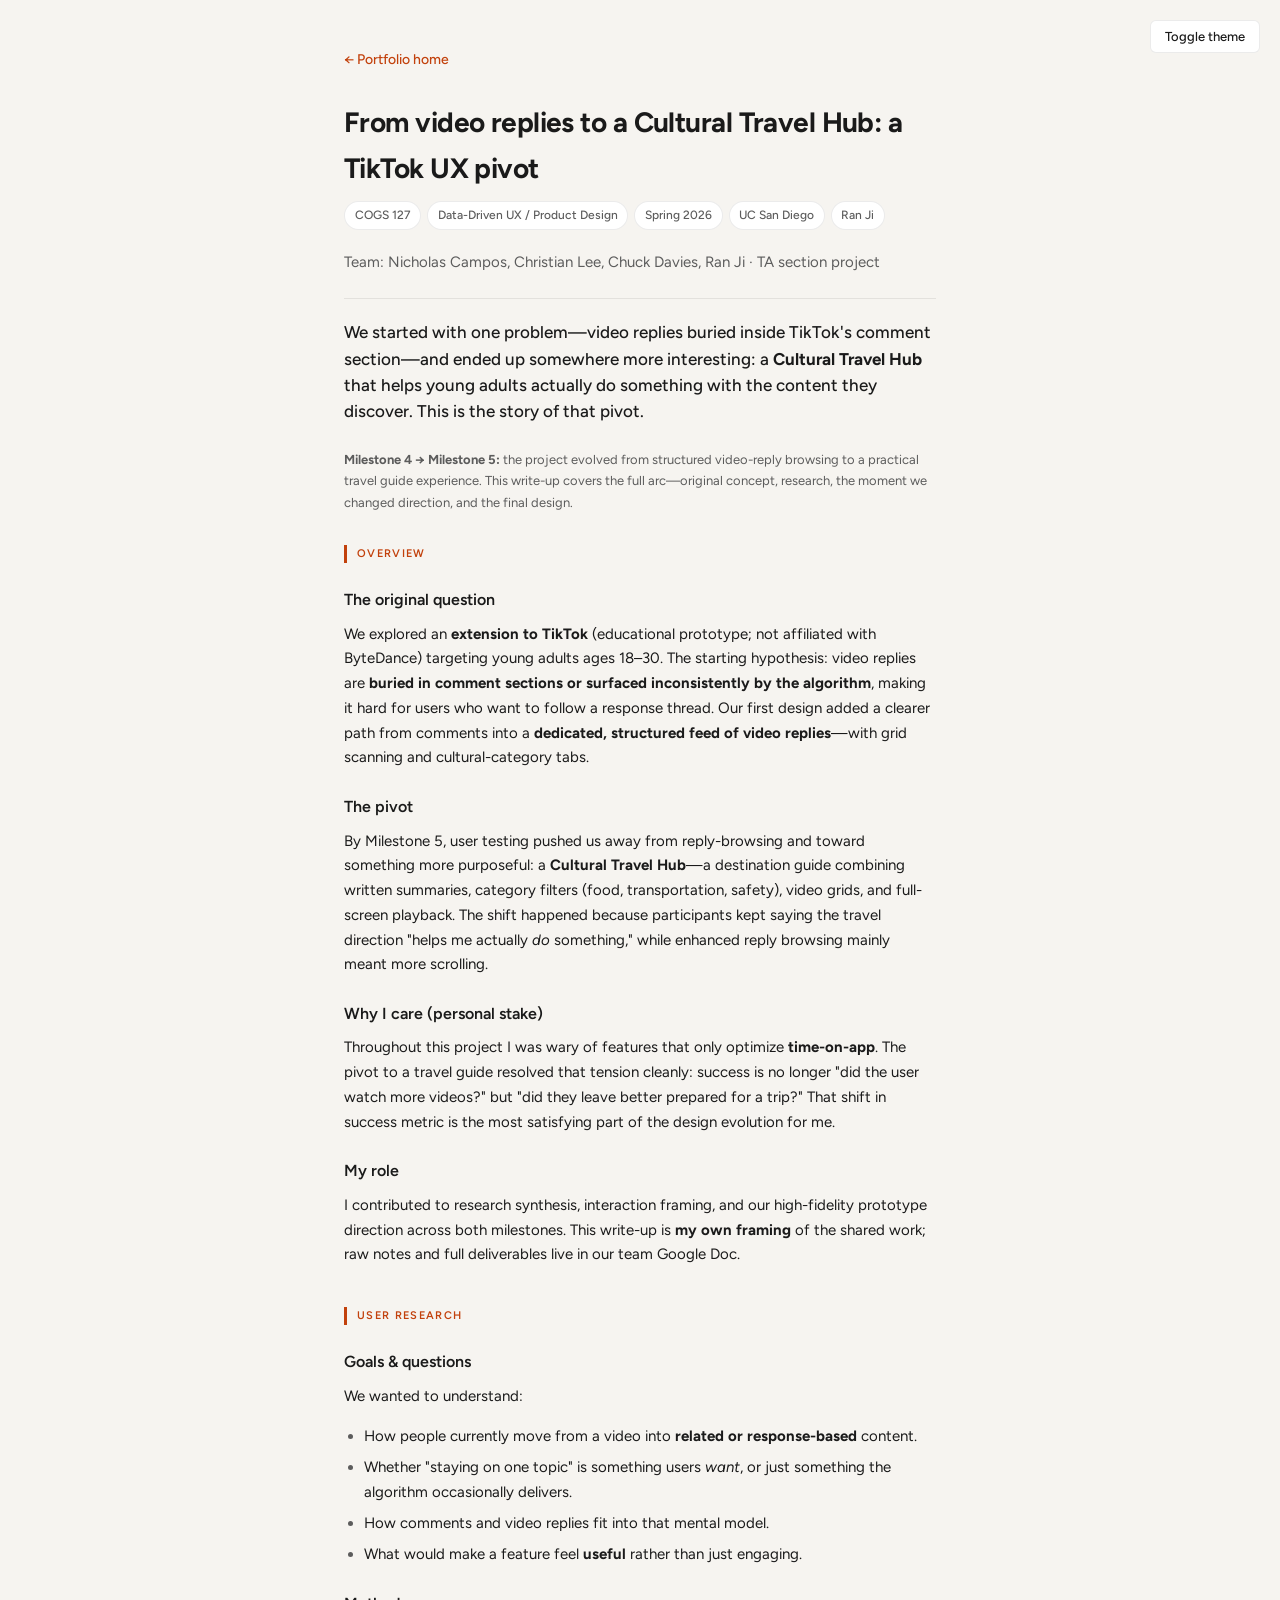
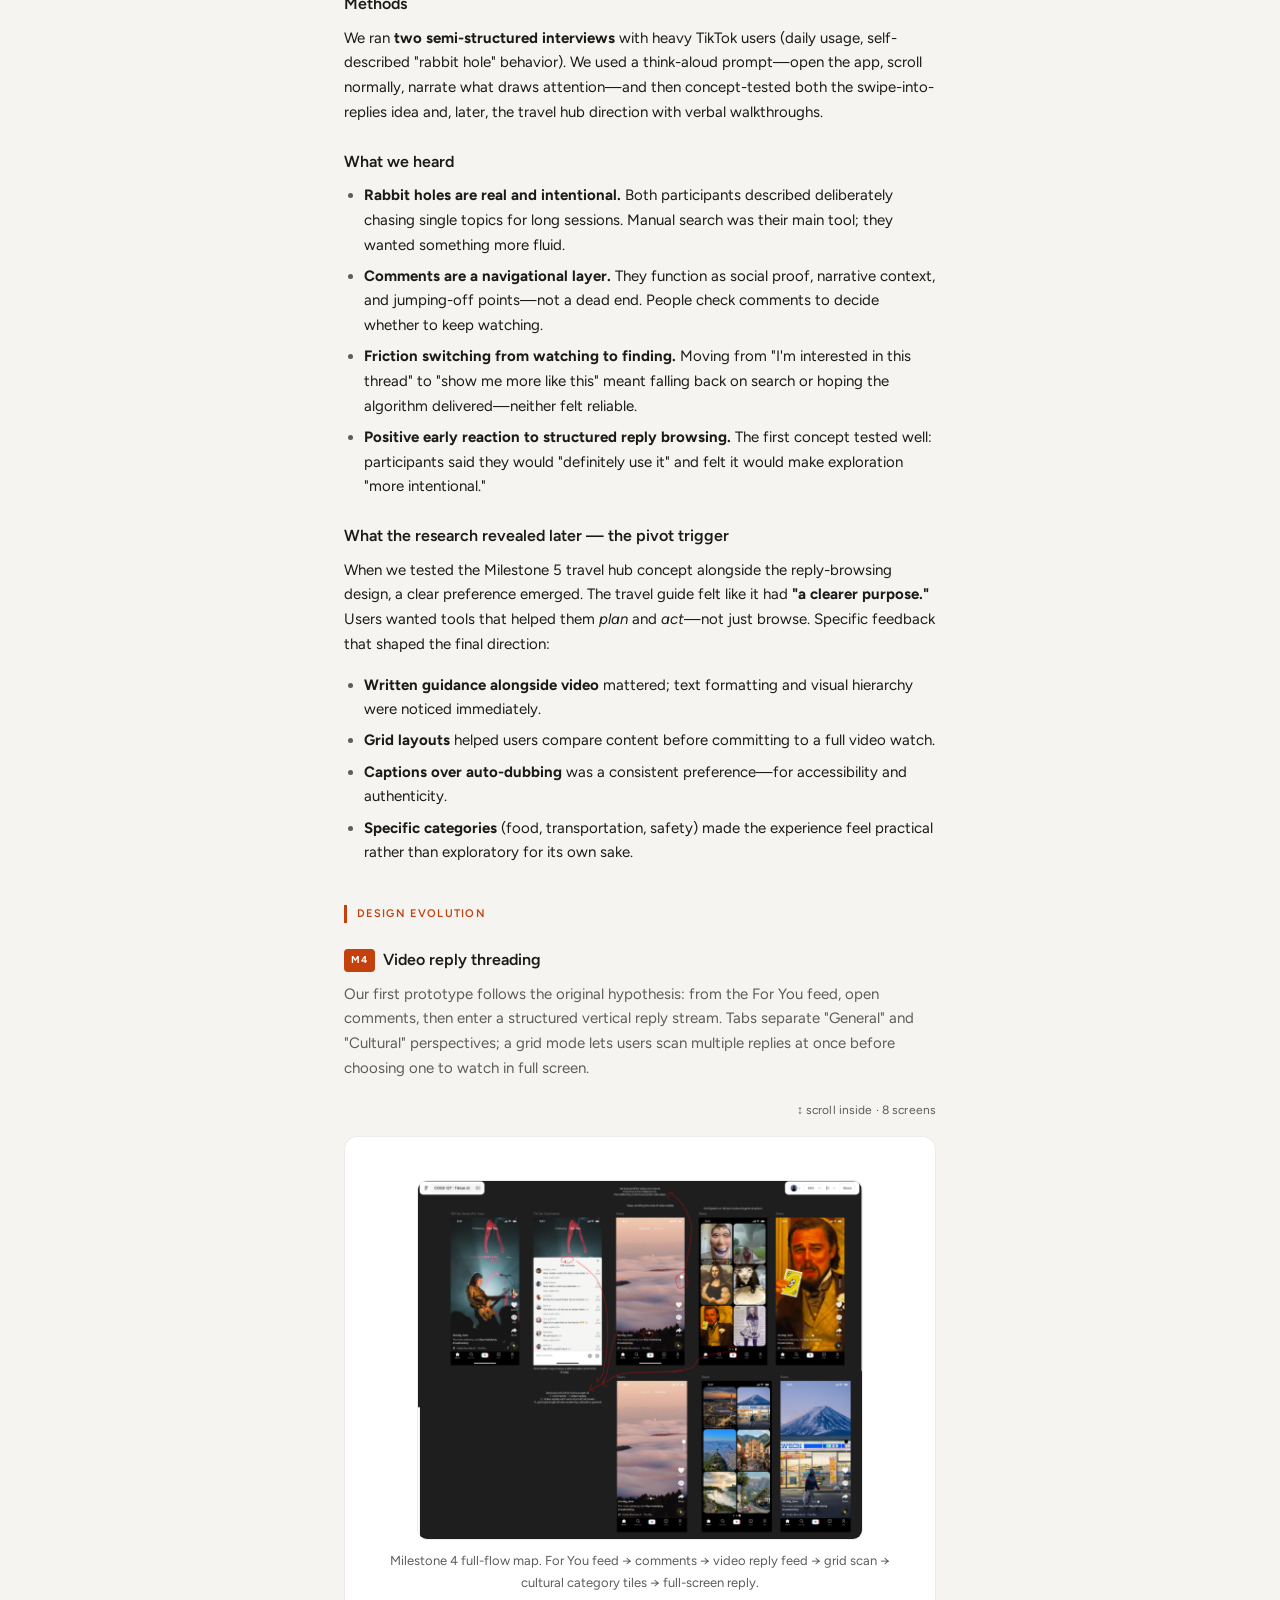
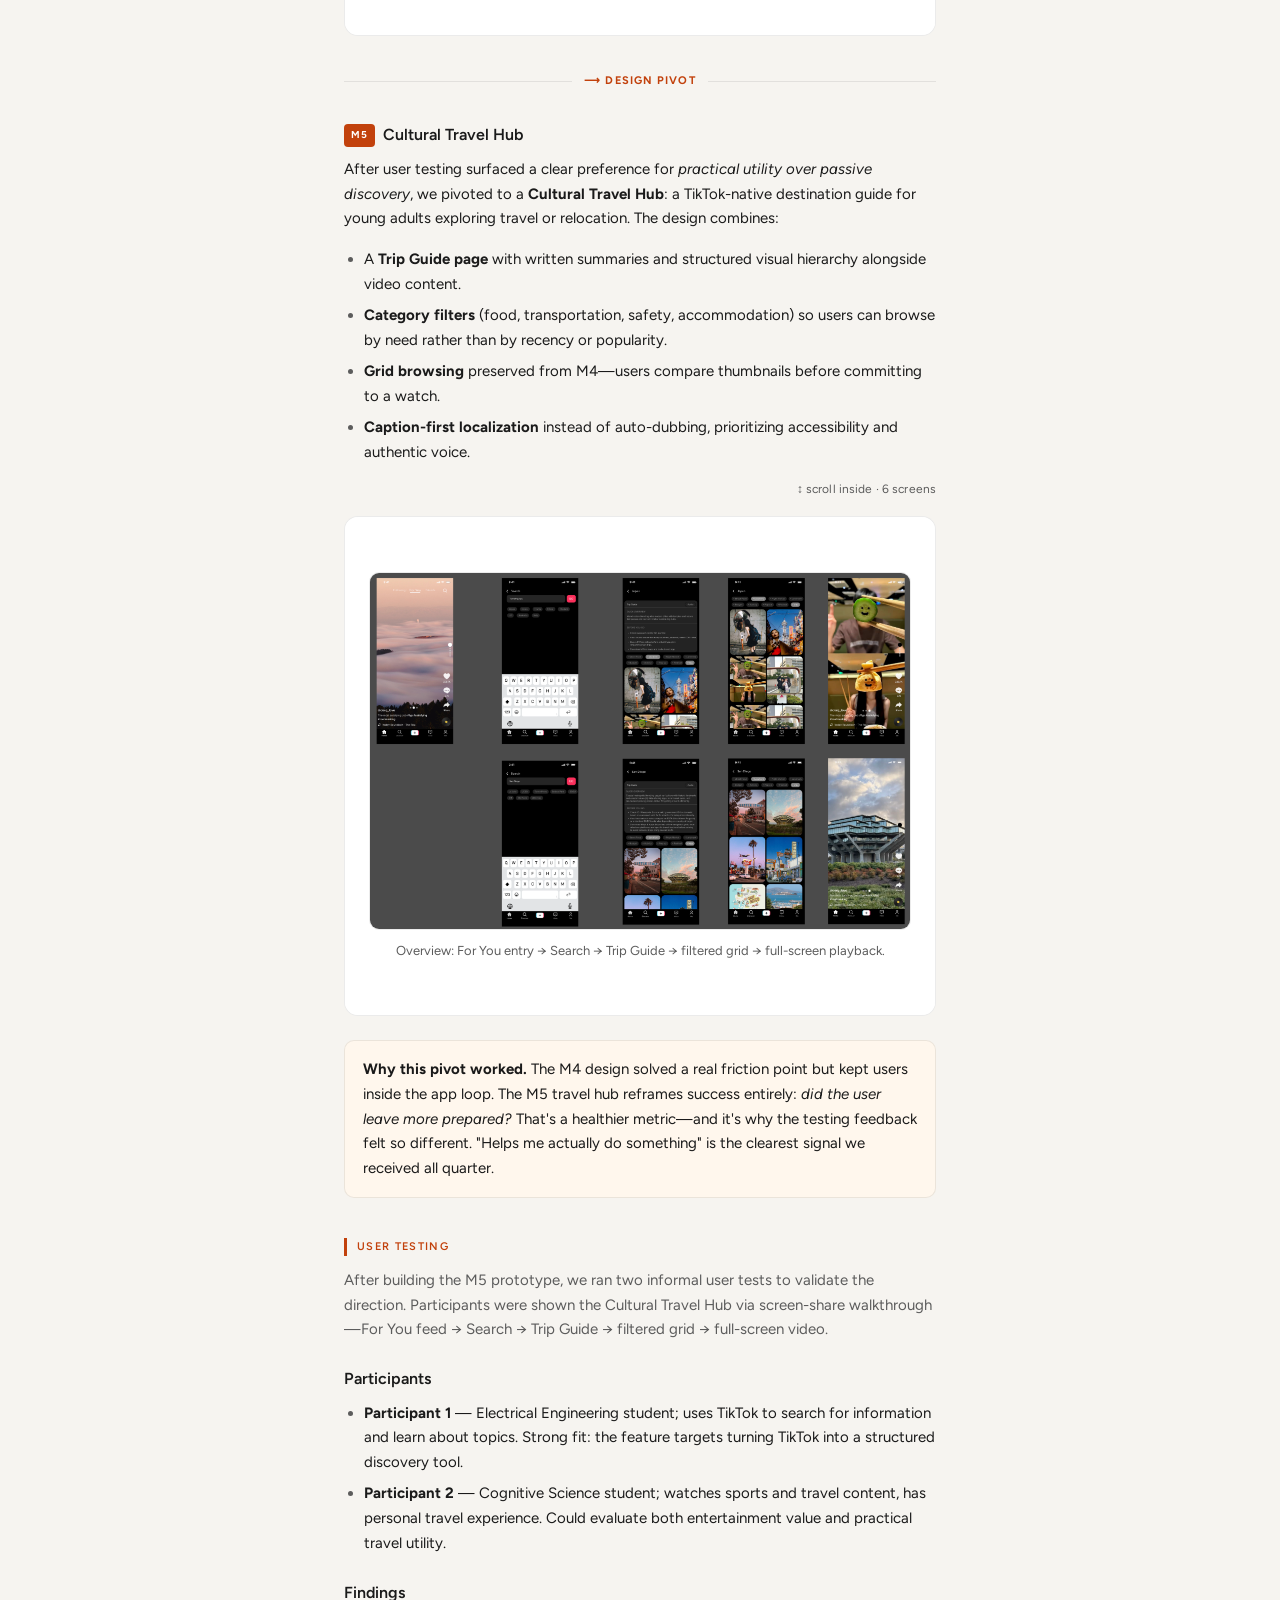
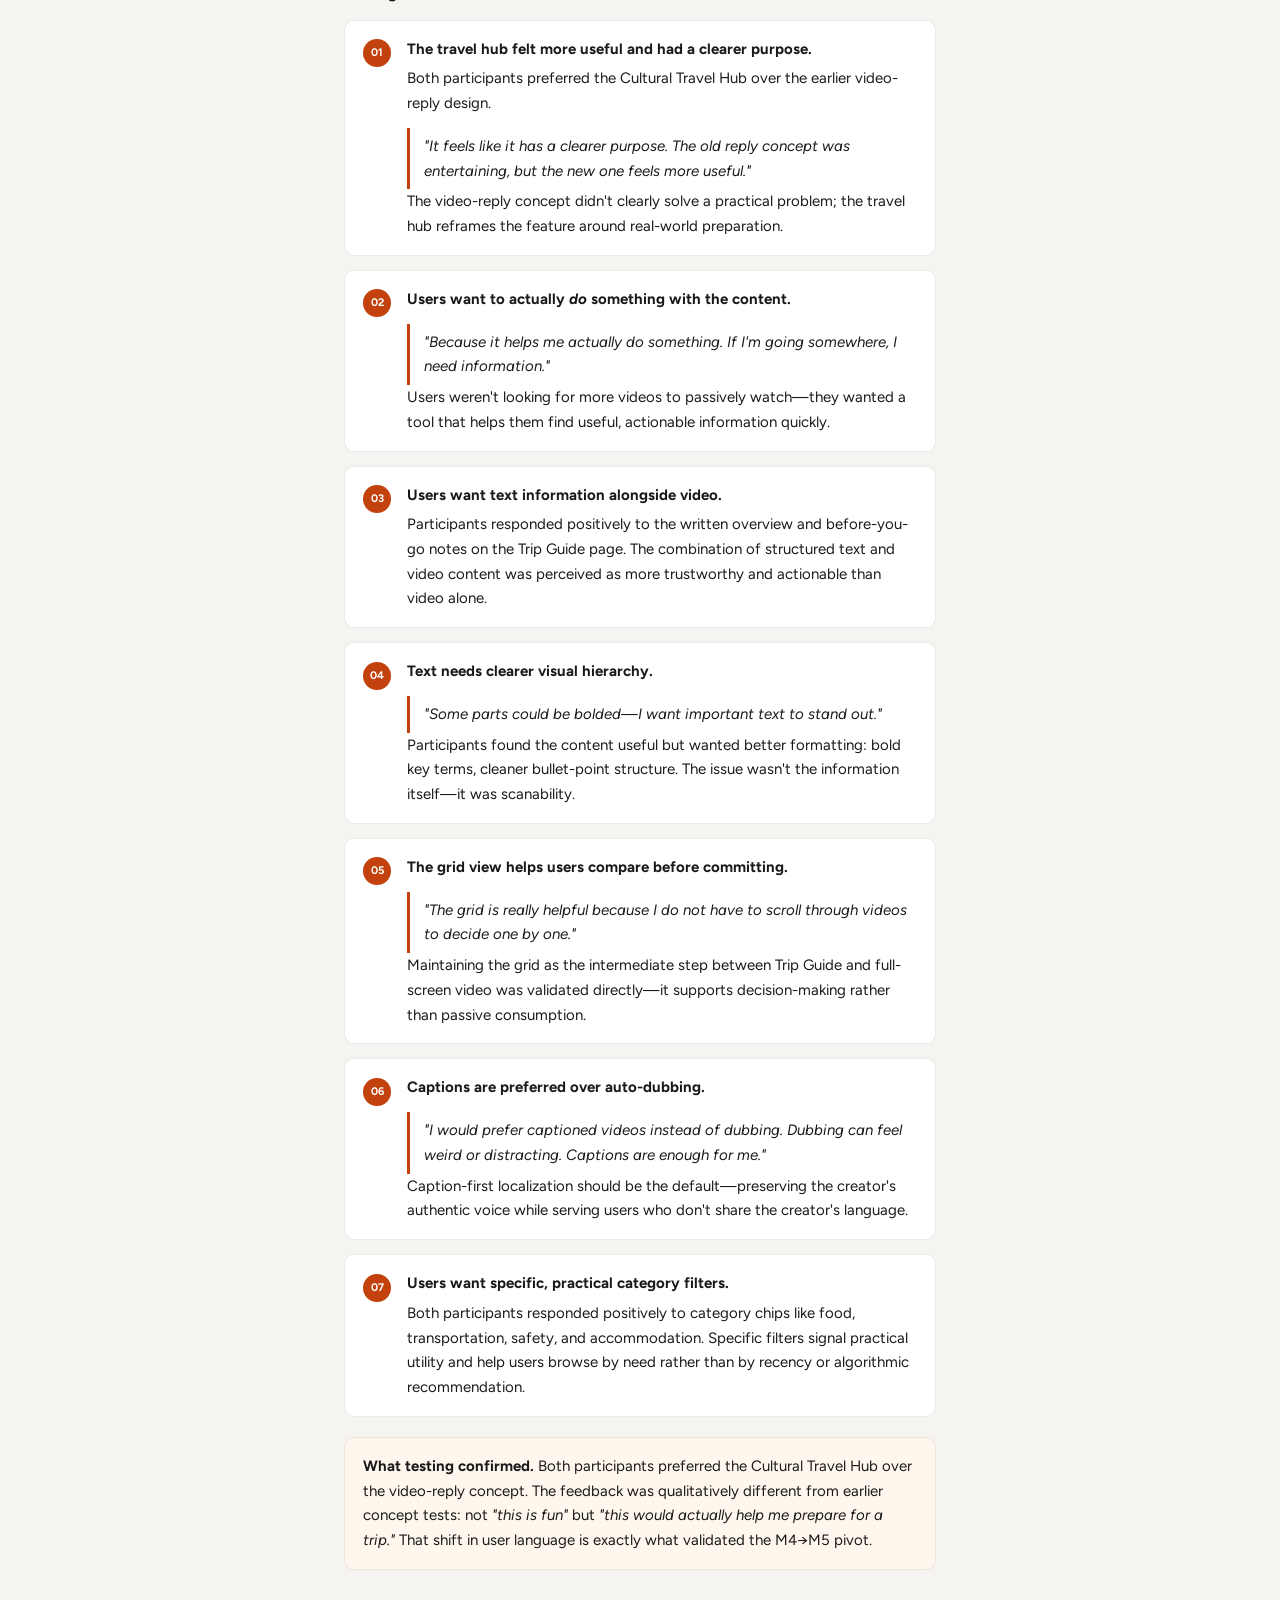
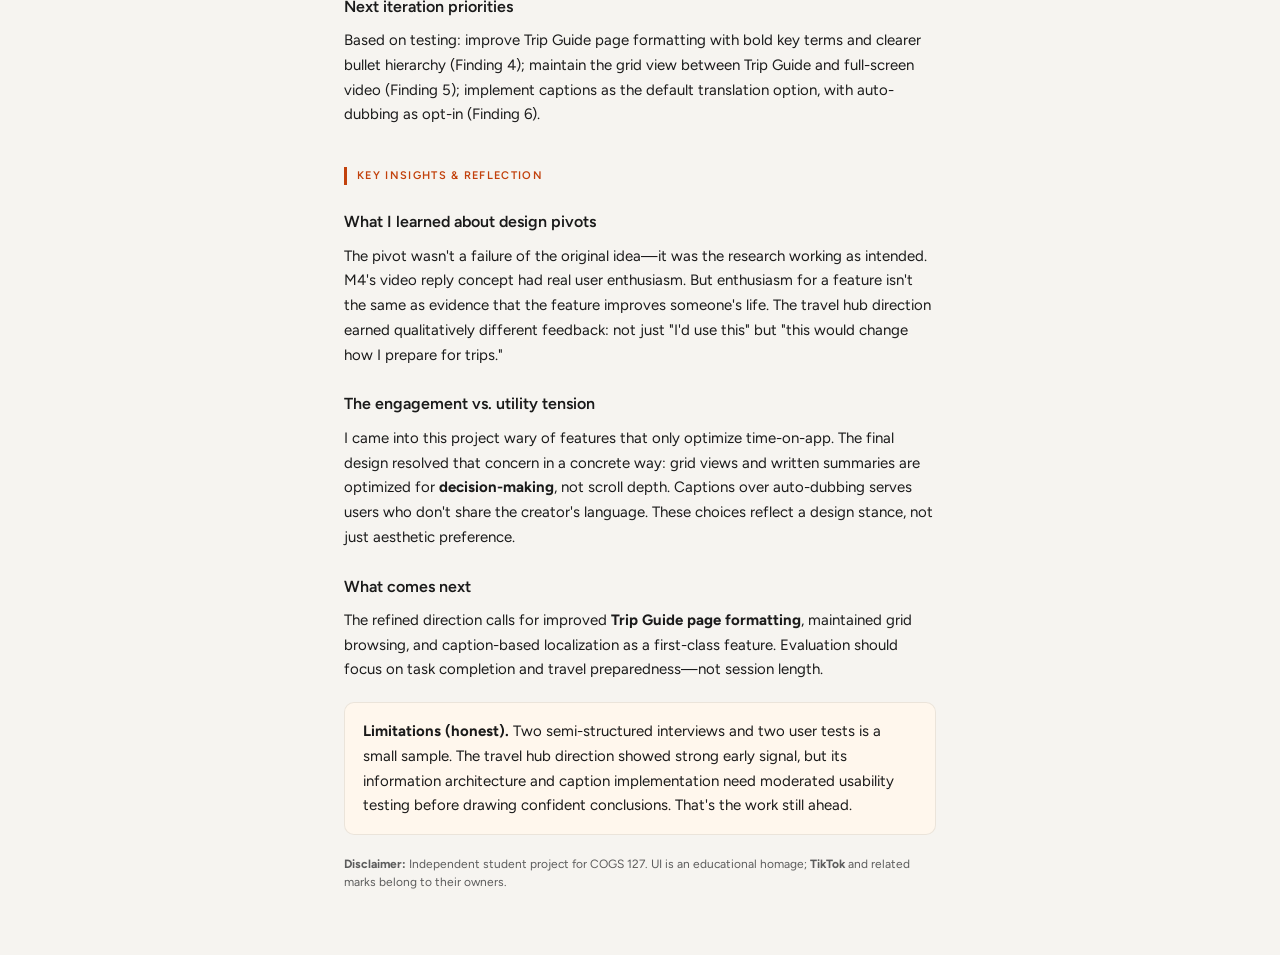
==== cogs127-case-study/index.html @ c2ff1871 "Archive cross-cultural case study, remove back-link Moved cogs127-case-study-cross-cultural/ to arch" ====
<!DOCTYPE html>
<html lang="en">
<head>
  <meta charset="UTF-8" />
  <meta name="viewport" content="width=device-width, initial-scale=1.0" />
  <title>COGS127 Case Study — Ran Ji</title>
  <link rel="preconnect" href="https://fonts.googleapis.com" />
  <link rel="preconnect" href="https://fonts.gstatic.com" crossorigin />
  <link href="https://fonts.googleapis.com/css2?family=Figtree:wght@400;500;600;700&display=swap" rel="stylesheet" />
  <style>
    :root {
      --bg: #f6f4f0;
      --text: #1a1a1a;
      --text-muted: #5c5c5c;
      --accent: #c2410c;
      --accent-hover: #9a3309;
      --border: rgba(0, 0, 0, 0.08);
      --block-bg: #fff;
      --callout: #fff7ed;
    }
    [data-theme="dark"] {
      --bg: #0f0f0f;
      --text: #f0f0ee;
      --text-muted: #9a9a98;
      --accent: #f97316;
      --accent-hover: #ea580c;
      --border: rgba(255, 255, 255, 0.1);
      --block-bg: #181818;
      --callout: #1c1410;
    }
    * { box-sizing: border-box; }
    body {
      font-family: 'Figtree', -apple-system, BlinkMacSystemFont, sans-serif;
      background: var(--bg);
      color: var(--text);
      margin: 0;
      min-height: 100vh;
      line-height: 1.65;
      -webkit-font-smoothing: antialiased;
    }
    .container {
      max-width: 640px;
      margin: 0 auto;
      padding: 3rem 1.5rem 4rem;
    }
    .back {
      font-size: 0.875rem;
      margin-bottom: 0.35rem;
    }
    .back-row { margin-bottom: 1.75rem; }
    h1 {
      font-size: 1.75rem;
      font-weight: 700;
      margin: 0 0 0.5rem 0;
      letter-spacing: -0.02em;
    }
    .subtitle {
      font-size: 0.9375rem;
      color: var(--text-muted);
      margin: 0 0 1.25rem 0;
      padding-bottom: 1.5rem;
      border-bottom: 1px solid var(--border);
    }
    .lead {
      font-size: 1.0625rem;
      font-weight: 500;
      line-height: 1.55;
      margin: 0 0 1.5rem 0;
      color: var(--text);
    }
    .meta {
      font-size: 0.8125rem;
      color: var(--text-muted);
      margin: 0 0 2rem 0;
    }
    h2 {
      font-size: 0.6875rem;
      font-weight: 600;
      letter-spacing: 0.12em;
      text-transform: uppercase;
      color: var(--accent);
      margin: 2.5rem 0 0.75rem 0;
      border-left: 3px solid var(--accent);
      padding-left: 0.625rem;
    }
    h2:first-of-type { margin-top: 0; }
    h3 {
      font-size: 1rem;
      font-weight: 600;
      margin: 1.5rem 0 0.5rem 0;
      color: var(--text);
    }
    p {
      margin: 0 0 1rem 0;
      font-size: 0.9375rem;
      color: var(--text);
    }
    ul {
      margin: 0 0 1rem 0;
      padding-left: 1.25rem;
      font-size: 0.9375rem;
    }
    li { margin-bottom: 0.4rem; }
    li::marker { color: var(--text-muted); }
    a {
      color: var(--accent);
      text-decoration: none;
      font-weight: 500;
    }
    a:hover { color: var(--accent-hover); }
    .callout {
      background: var(--callout);
      border: 1px solid var(--border);
      border-radius: 10px;
      padding: 1rem 1.125rem;
      margin: 1.25rem 0;
      font-size: 0.9375rem;
    }
    .callout strong { color: var(--text); }
    figure {
      margin: 1.5rem 0;
      padding: 0;
    }
    .figure-slot {
      border: 1px dashed var(--border);
      border-radius: 10px;
      padding: 1.25rem;
      background: var(--block-bg);
      text-align: center;
      font-size: 0.875rem;
      color: var(--text-muted);
      line-height: 1.5;
    }
    .figure-slot code {
      font-size: 0.8125rem;
      background: var(--bg);
      padding: 0.1rem 0.35rem;
      border-radius: 4px;
    }
    figcaption {
      font-size: 0.8125rem;
      color: var(--text-muted);
      margin-top: 0.5rem;
    }
    .flow-img {
      display: block;
      width: 100%;
      max-width: 320px;
      margin: 0 auto;
      border-radius: 12px;
      border: 1px solid var(--border);
    }
    .flow-board {
      display: block;
      width: 100%;
      height: auto;
      margin: 0 auto;
      border-radius: 10px;
      border: 1px solid var(--border);
      background: var(--block-bg);
    }
    .screen-shot {
      display: block;
      width: 100%;
      max-width: 300px;
      margin: 0 auto;
      border-radius: 12px;
      border: 1px solid var(--border);
    }
    .proto-intro {
      font-size: 0.9375rem;
      color: var(--text-muted);
      margin: 0 0 1.25rem 0;
    }
    /* ── scrollable prototype gallery ── */
    .proto-scroll {
      height: 500px;
      overflow-y: scroll;
      scroll-snap-type: y mandatory;
      border: 1px solid var(--border);
      border-radius: 14px;
      background: var(--block-bg);
      margin: 1rem 0 1.5rem;
      scrollbar-width: thin;
      scrollbar-color: var(--border) transparent;
    }
    .proto-scroll::-webkit-scrollbar { width: 4px; }
    .proto-scroll::-webkit-scrollbar-track { background: transparent; }
    .proto-scroll::-webkit-scrollbar-thumb {
      background: var(--border);
      border-radius: 4px;
    }
    .proto-scroll figure {
      height: 500px;
      margin: 0;
      padding: 1.25rem 1.5rem;
      display: flex;
      flex-direction: column;
      align-items: center;
      justify-content: center;
      scroll-snap-align: start;
      box-sizing: border-box;
      border-bottom: 1px solid var(--border);
    }
    .proto-scroll figure:last-child { border-bottom: none; }
    .proto-scroll figure img {
      max-height: 360px;
      max-width: 100%;
      width: auto;
      height: auto;
      object-fit: contain;
      border-radius: 10px;
      border: 1px solid var(--border);
      margin: 0;
    }
    .proto-scroll figcaption {
      margin-top: 0.625rem;
      text-align: center;
      font-size: 0.8125rem;
      color: var(--text-muted);
    }
    .scroll-hint {
      font-size: 0.75rem;
      color: var(--text-muted);
      text-align: right;
      margin: 0 0 0.25rem;
      letter-spacing: 0.01em;
    }
    /* ── hero tag pills ── */
    .tag-pills {
      display: flex;
      flex-wrap: wrap;
      gap: 0.375rem;
      margin: 0.625rem 0 1.25rem;
    }
    .tag-pill {
      display: inline-block;
      background: var(--block-bg);
      border: 1px solid var(--border);
      color: var(--text-muted);
      font-size: 0.75rem;
      font-weight: 500;
      padding: 0.2rem 0.6rem;
      border-radius: 99px;
    }
    /* ── milestone badge ── */
    .milestone-badge {
      display: inline-flex;
      align-items: center;
      background: var(--accent);
      color: #fff;
      font-size: 0.625rem;
      font-weight: 700;
      letter-spacing: 0.07em;
      padding: 0.2rem 0.45rem;
      border-radius: 4px;
      margin-right: 0.5rem;
      vertical-align: middle;
      text-transform: uppercase;
      position: relative;
      top: -1px;
    }
    /* ── pivot divider ── */
    .pivot-divider {
      display: flex;
      align-items: center;
      gap: 0.75rem;
      margin: 2.25rem 0 2rem;
      font-size: 0.6875rem;
      font-weight: 700;
      letter-spacing: 0.1em;
      text-transform: uppercase;
    }
    .pivot-divider::before,
    .pivot-divider::after {
      content: '';
      flex: 1;
      height: 1px;
      background: var(--border);
    }
    .pivot-divider span {
      color: var(--accent);
      white-space: nowrap;
    }
    /* ── user quote blockquote ── */
    blockquote {
      border-left: 3px solid var(--accent);
      margin: 0.75rem 0 0;
      padding: 0.375rem 0 0.375rem 0.875rem;
      font-style: italic;
      font-size: 0.9375rem;
      color: var(--text);
    }
    /* ── finding cards ── */
    .finding {
      display: flex;
      gap: 1rem;
      margin: 0.875rem 0;
      padding: 1rem 1.125rem;
      background: var(--block-bg);
      border: 1px solid var(--border);
      border-radius: 10px;
    }
    .finding-num {
      flex-shrink: 0;
      width: 1.75rem;
      height: 1.75rem;
      background: var(--accent);
      color: #fff;
      font-size: 0.6875rem;
      font-weight: 700;
      display: flex;
      align-items: center;
      justify-content: center;
      border-radius: 50%;
      margin-top: 0.15rem;
    }
    .finding-body {
      flex: 1;
      min-width: 0;
      font-size: 0.9375rem;
    }
    .finding-body strong {
      display: block;
      margin-bottom: 0.3rem;
    }
    .legal-note {
      font-size: 0.75rem;
      color: var(--text-muted);
      line-height: 1.5;
      margin: 1rem 0 0 0;
    }
    .section-note {
      font-size: 0.875rem;
      color: var(--text-muted);
      margin: 2rem 0 0 0;
      padding-top: 1.5rem;
      border-top: 1px solid var(--border);
    }
    .theme-toggle {
      position: fixed;
      top: 1.25rem;
      right: 1.25rem;
      z-index: 1000;
    }
    button {
      background: var(--block-bg);
      border: 1px solid var(--border);
      color: var(--text);
      padding: 0.5rem 0.875rem;
      border-radius: 6px;
      cursor: pointer;
      font-size: 0.8125rem;
      font-weight: 500;
      font-family: inherit;
    }
    button:hover {
      background: var(--accent);
      border-color: var(--accent);
      color: #fff;
    }
    @media (max-width: 768px) {
      .container { padding: 2rem 1.25rem 3rem; }
      .theme-toggle { position: relative; top: auto; right: auto; margin-bottom: 1rem; }
    }
  </style>
</head>
<body>
  <div class="theme-toggle">
    <button type="button" onclick="toggleTheme()">Toggle theme</button>
  </div>

  <div class="container">
    <div class="back-row">
      <p class="back"><a href="../">← Portfolio home</a></p>
    </div>

    <h1>From video replies to a Cultural Travel Hub: a TikTok UX pivot</h1>
    <div class="tag-pills">
      <span class="tag-pill">COGS 127</span>
      <span class="tag-pill">Data-Driven UX / Product Design</span>
      <span class="tag-pill">Spring 2026</span>
      <span class="tag-pill">UC San Diego</span>
      <span class="tag-pill">Ran Ji</span>
    </div>
    <p class="subtitle">
      Team: Nicholas Campos, Christian Lee, Chuck Davies, Ran Ji · TA section project
    </p>

    <p class="lead">
      We started with one problem—video replies buried inside TikTok's comment section—and ended up somewhere more interesting: a <strong>Cultural Travel Hub</strong> that helps young adults actually do something with the content they discover. This is the story of that pivot.
    </p>
    <p class="meta">
      <strong>Milestone 4 → Milestone 5:</strong> the project evolved from structured video-reply browsing to a practical travel guide experience. This write-up covers the full arc—original concept, research, the moment we changed direction, and the final design.
    </p>

    <h2>Overview</h2>

    <h3>The original question</h3>
    <p>
      We explored an <strong>extension to TikTok</strong> (educational prototype; not affiliated with ByteDance) targeting young adults ages 18–30. The starting hypothesis: video replies are <strong>buried in comment sections or surfaced inconsistently by the algorithm</strong>, making it hard for users who want to follow a response thread. Our first design added a clearer path from comments into a <strong>dedicated, structured feed of video replies</strong>—with grid scanning and cultural-category tabs.
    </p>

    <h3>The pivot</h3>
    <p>
      By Milestone 5, user testing pushed us away from reply-browsing and toward something more purposeful: a <strong>Cultural Travel Hub</strong>—a destination guide combining written summaries, category filters (food, transportation, safety), video grids, and full-screen playback. The shift happened because participants kept saying the travel direction "helps me actually <em>do</em> something," while enhanced reply browsing mainly meant more scrolling.
    </p>

    <h3>Why I care (personal stake)</h3>
    <p>
      Throughout this project I was wary of features that only optimize <strong>time-on-app</strong>. The pivot to a travel guide resolved that tension cleanly: success is no longer "did the user watch more videos?" but "did they leave better prepared for a trip?" That shift in success metric is the most satisfying part of the design evolution for me.
    </p>

    <h3>My role</h3>
    <p>
      I contributed to research synthesis, interaction framing, and our high-fidelity prototype direction across both milestones. This write-up is <strong>my own framing</strong> of the shared work; raw notes and full deliverables live in our team Google Doc.
    </p>

    <h2>User research</h2>

    <h3>Goals &amp; questions</h3>
    <p>We wanted to understand:</p>
    <ul>
      <li>How people currently move from a video into <strong>related or response-based</strong> content.</li>
      <li>Whether "staying on one topic" is something users <em>want</em>, or just something the algorithm occasionally delivers.</li>
      <li>How comments and video replies fit into that mental model.</li>
      <li>What would make a feature feel <strong>useful</strong> rather than just engaging.</li>
    </ul>

    <h3>Methods</h3>
    <p>
      We ran <strong>two semi-structured interviews</strong> with heavy TikTok users (daily usage, self-described "rabbit hole" behavior). We used a think-aloud prompt—open the app, scroll normally, narrate what draws attention—and then concept-tested both the swipe-into-replies idea and, later, the travel hub direction with verbal walkthroughs.
    </p>

    <h3>What we heard</h3>
    <ul>
      <li><strong>Rabbit holes are real and intentional.</strong> Both participants described deliberately chasing single topics for long sessions. Manual search was their main tool; they wanted something more fluid.</li>
      <li><strong>Comments are a navigational layer.</strong> They function as social proof, narrative context, and jumping-off points—not a dead end. People check comments to decide whether to keep watching.</li>
      <li><strong>Friction switching from watching to finding.</strong> Moving from "I'm interested in this thread" to "show me more like this" meant falling back on search or hoping the algorithm delivered—neither felt reliable.</li>
      <li><strong>Positive early reaction to structured reply browsing.</strong> The first concept tested well: participants said they would "definitely use it" and felt it would make exploration "more intentional."</li>
    </ul>

    <h3>What the research revealed later — the pivot trigger</h3>
    <p>
      When we tested the Milestone 5 travel hub concept alongside the reply-browsing design, a clear preference emerged. The travel guide felt like it had <strong>"a clearer purpose."</strong> Users wanted tools that helped them <em>plan</em> and <em>act</em>—not just browse. Specific feedback that shaped the final direction:
    </p>
    <ul>
      <li><strong>Written guidance alongside video</strong> mattered; text formatting and visual hierarchy were noticed immediately.</li>
      <li><strong>Grid layouts</strong> helped users compare content before committing to a full video watch.</li>
      <li><strong>Captions over auto-dubbing</strong> was a consistent preference—for accessibility and authenticity.</li>
      <li><strong>Specific categories</strong> (food, transportation, safety) made the experience feel practical rather than exploratory for its own sake.</li>
    </ul>

    <h2>Design evolution</h2>

    <h3><span class="milestone-badge">M4</span>Video reply threading</h3>
    <p class="proto-intro">
      Our first prototype follows the original hypothesis: from the For You feed, open comments, then enter a structured vertical reply stream. Tabs separate "General" and "Cultural" perspectives; a grid mode lets users scan multiple replies at once before choosing one to watch in full screen.
    </p>

    <p class="scroll-hint">↕ scroll inside · 8 screens</p>
    <div class="proto-scroll">
      <figure>
        <img src="images/user-flow-full.png" alt="Figma artboard: full user flow from TikTok For You through comments, video reply feed, reply grids, and cultural categories, connected by red arrows" loading="lazy" />
        <figcaption>Milestone 4 full-flow map. For You feed → comments → video reply feed → grid scan → cultural category tiles → full-screen reply.</figcaption>
      </figure>
      <figure>
        <img src="images/screen-01.png" alt="Screen 1: TikTok For You feed with full-screen video" loading="lazy" />
        <figcaption><strong>1 — For You.</strong> A video hooks the user; they open comments—the on-ramp we heard about in every interview.</figcaption>
      </figure>
      <figure>
        <img src="images/screen-02.png" alt="Screen 2: Comment sheet over the video" loading="lazy" />
        <figcaption><strong>2 — Comments.</strong> Instead of a dead end, the comment sheet becomes a gateway into reply video browsing.</figcaption>
      </figure>
      <figure>
        <img src="images/screen-03.png" alt="Screen 3: Video reply feed with General and Cultural tabs" loading="lazy" />
        <figcaption><strong>3 — Video reply feed.</strong> Tabs (General / Cultural) separate broad reactions from community-specific perspectives.</figcaption>
      </figure>
      <figure>
        <img src="images/screen-04.png" alt="Screen 4: Grid of reply video thumbnails" loading="lazy" />
        <figcaption><strong>4 — Reply grid.</strong> Scan mode: many reply videos at once so the user can choose rather than passively receive the next recommendation.</figcaption>
      </figure>
      <figure>
        <img src="images/screen-05.png" alt="Screen 5: Cultural category grid with regional imagery" loading="lazy" />
        <figcaption><strong>5 — Cultural categories.</strong> Tiles planted the seed for the travel hub pivot: if culture-based organisation was useful for replies, why not destinations?</figcaption>
      </figure>
      <figure>
        <img src="images/screen-06.png" alt="Screen 6: Full-screen reply video after choosing a cultural lane" loading="lazy" />
        <figcaption><strong>6 — Reply video (cultural lane).</strong> Full-screen vertical video returns—familiar muscle memory, content tied to the parent thread.</figcaption>
      </figure>
      <figure>
        <img src="images/screen-07.png" alt="Screen 7: Another full-screen reply video in the same browsing flow" loading="lazy" />
        <figcaption><strong>7 — Continued replies.</strong> The user keeps moving through related reply videos without being kicked back to For You.</figcaption>
      </figure>
    </div>

    <div class="pivot-divider"><span>⟶ Design Pivot</span></div>
    <h3><span class="milestone-badge">M5</span>Cultural Travel Hub</h3>
    <p>
      After user testing surfaced a clear preference for <em>practical utility over passive discovery</em>, we pivoted to a <strong>Cultural Travel Hub</strong>: a TikTok-native destination guide for young adults exploring travel or relocation. The design combines:
    </p>
    <ul>
      <li>A <strong>Trip Guide page</strong> with written summaries and structured visual hierarchy alongside video content.</li>
      <li><strong>Category filters</strong> (food, transportation, safety, accommodation) so users can browse by need rather than by recency or popularity.</li>
      <li><strong>Grid browsing</strong> preserved from M4—users compare thumbnails before committing to a watch.</li>
      <li><strong>Caption-first localization</strong> instead of auto-dubbing, prioritizing accessibility and authentic voice.</li>
    </ul>

    <p class="scroll-hint">↕ scroll inside · 6 screens</p>
    <div class="proto-scroll">
      <figure>
        <img src="images/m5-overview.png" alt="M5 Cultural Travel Hub — all screens overview" loading="lazy" />
        <figcaption>Overview: For You entry → Search → Trip Guide → filtered grid → full-screen playback.</figcaption>
      </figure>
      <figure>
        <img src="images/m5-screen-1.png" alt="Screen 1: For You feed — entry point into the travel hub" loading="lazy" />
        <figcaption><strong>1 — For You feed.</strong> Familiar TikTok home; the travel hub surfaces naturally through the existing feed.</figcaption>
      </figure>
      <figure>
        <img src="images/m5-screen-2.png" alt="Screen 2: Search with country tags and San Diego neighbourhood chips" loading="lazy" />
        <figcaption><strong>2 — Search.</strong> Location-aware tag chips let users jump straight to a destination. Japan path (left) and San Diego path (right) show the same pattern scaling across regions.</figcaption>
      </figure>
      <figure>
        <img src="images/m5-screen-3.png" alt="Screen 3: Trip Guide — Quick Overview text, Before You Go notes, category chips, video grid" loading="lazy" />
        <figcaption><strong>3 — Trip Guide.</strong> Structured hub with quick-overview prose, before-you-go notes, category filter chips, and a video grid below.</figcaption>
      </figure>
      <figure>
        <img src="images/m5-screen-4.png" alt="Screen 4: Filtered content grid for Japan and San Diego" loading="lazy" />
        <figcaption><strong>4 — Filtered grid.</strong> 2×2 thumbnail browsing after applying category filters—compare clips before committing to a watch.</figcaption>
      </figure>
      <figure>
        <img src="images/m5-screen-5.png" alt="Screen 5: Full-screen video playback — Japan food content and San Diego Geisel Library" loading="lazy" />
        <figcaption><strong>5 — Full-screen playback.</strong> Destination content in context, with caption-first localization preserving the creator's authentic voice.</figcaption>
      </figure>
    </div>

    <div class="callout">
      <strong>Why this pivot worked.</strong> The M4 design solved a real friction point but kept users inside the app loop. The M5 travel hub reframes success entirely: <em>did the user leave more prepared?</em> That's a healthier metric—and it's why the testing feedback felt so different. "Helps me actually do something" is the clearest signal we received all quarter.
    </div>

    <h2>User testing</h2>

    <p class="proto-intro">
      After building the M5 prototype, we ran two informal user tests to validate the direction. Participants were shown the Cultural Travel Hub via screen-share walkthrough—For You feed → Search → Trip Guide → filtered grid → full-screen video.
    </p>

    <h3>Participants</h3>
    <ul>
      <li><strong>Participant 1</strong> — Electrical Engineering student; uses TikTok to search for information and learn about topics. Strong fit: the feature targets turning TikTok into a structured discovery tool.</li>
      <li><strong>Participant 2</strong> — Cognitive Science student; watches sports and travel content, has personal travel experience. Could evaluate both entertainment value and practical travel utility.</li>
    </ul>

    <h3>Findings</h3>

    <div class="finding">
      <div class="finding-num">01</div>
      <div class="finding-body">
        <strong>The travel hub felt more useful and had a clearer purpose.</strong>
        Both participants preferred the Cultural Travel Hub over the earlier video-reply design.
        <blockquote>"It feels like it has a clearer purpose. The old reply concept was entertaining, but the new one feels more useful."</blockquote>
        The video-reply concept didn't clearly solve a practical problem; the travel hub reframes the feature around real-world preparation.
      </div>
    </div>

    <div class="finding">
      <div class="finding-num">02</div>
      <div class="finding-body">
        <strong>Users want to actually <em>do</em> something with the content.</strong>
        <blockquote>"Because it helps me actually do something. If I'm going somewhere, I need information."</blockquote>
        Users weren't looking for more videos to passively watch—they wanted a tool that helps them find useful, actionable information quickly.
      </div>
    </div>

    <div class="finding">
      <div class="finding-num">03</div>
      <div class="finding-body">
        <strong>Users want text information alongside video.</strong>
        Participants responded positively to the written overview and before-you-go notes on the Trip Guide page. The combination of structured text and video content was perceived as more trustworthy and actionable than video alone.
      </div>
    </div>

    <div class="finding">
      <div class="finding-num">04</div>
      <div class="finding-body">
        <strong>Text needs clearer visual hierarchy.</strong>
        <blockquote>"Some parts could be bolded—I want important text to stand out."</blockquote>
        Participants found the content useful but wanted better formatting: bold key terms, cleaner bullet-point structure. The issue wasn't the information itself—it was scanability.
      </div>
    </div>

    <div class="finding">
      <div class="finding-num">05</div>
      <div class="finding-body">
        <strong>The grid view helps users compare before committing.</strong>
        <blockquote>"The grid is really helpful because I do not have to scroll through videos to decide one by one."</blockquote>
        Maintaining the grid as the intermediate step between Trip Guide and full-screen video was validated directly—it supports decision-making rather than passive consumption.
      </div>
    </div>

    <div class="finding">
      <div class="finding-num">06</div>
      <div class="finding-body">
        <strong>Captions are preferred over auto-dubbing.</strong>
        <blockquote>"I would prefer captioned videos instead of dubbing. Dubbing can feel weird or distracting. Captions are enough for me."</blockquote>
        Caption-first localization should be the default—preserving the creator's authentic voice while serving users who don't share the creator's language.
      </div>
    </div>

    <div class="finding">
      <div class="finding-num">07</div>
      <div class="finding-body">
        <strong>Users want specific, practical category filters.</strong>
        Both participants responded positively to category chips like food, transportation, safety, and accommodation. Specific filters signal practical utility and help users browse by need rather than by recency or algorithmic recommendation.
      </div>
    </div>

    <div class="callout">
      <strong>What testing confirmed.</strong> Both participants preferred the Cultural Travel Hub over the video-reply concept. The feedback was qualitatively different from earlier concept tests: not <em>"this is fun"</em> but <em>"this would actually help me prepare for a trip."</em> That shift in user language is exactly what validated the M4→M5 pivot.
    </div>

    <h3>Next iteration priorities</h3>
    <p>
      Based on testing: improve Trip Guide page formatting with bold key terms and clearer bullet hierarchy (Finding 4); maintain the grid view between Trip Guide and full-screen video (Finding 5); implement captions as the default translation option, with auto-dubbing as opt-in (Finding 6).
    </p>

    <h2>Key insights &amp; reflection</h2>

    <h3>What I learned about design pivots</h3>
    <p>
      The pivot wasn't a failure of the original idea—it was the research working as intended. M4's video reply concept had real user enthusiasm. But enthusiasm for a feature isn't the same as evidence that the feature improves someone's life. The travel hub direction earned qualitatively different feedback: not just "I'd use this" but "this would change how I prepare for trips."
    </p>

    <h3>The engagement vs. utility tension</h3>
    <p>
      I came into this project wary of features that only optimize time-on-app. The final design resolved that concern in a concrete way: grid views and written summaries are optimized for <strong>decision-making</strong>, not scroll depth. Captions over auto-dubbing serves users who don't share the creator's language. These choices reflect a design stance, not just aesthetic preference.
    </p>

    <h3>What comes next</h3>
    <p>
      The refined direction calls for improved <strong>Trip Guide page formatting</strong>, maintained grid browsing, and caption-based localization as a first-class feature. Evaluation should focus on task completion and travel preparedness—not session length.
    </p>

    <div class="callout">
      <strong>Limitations (honest).</strong> Two semi-structured interviews and two user tests is a small sample. The travel hub direction showed strong early signal, but its information architecture and caption implementation need moderated usability testing before drawing confident conclusions. That's the work still ahead.
    </div>

    <p class="legal-note">
      <strong>Disclaimer:</strong> Independent student project for COGS&nbsp;127. UI is an educational homage; <strong>TikTok</strong> and related marks belong to their owners.
    </p>
  </div>

  <script>
    function toggleTheme() {
      const html = document.documentElement;
      if (html.getAttribute("data-theme") === "dark") {
        html.removeAttribute("data-theme");
      } else {
        html.setAttribute("data-theme", "dark");
      }
    }
  </script>
</body>
</html>
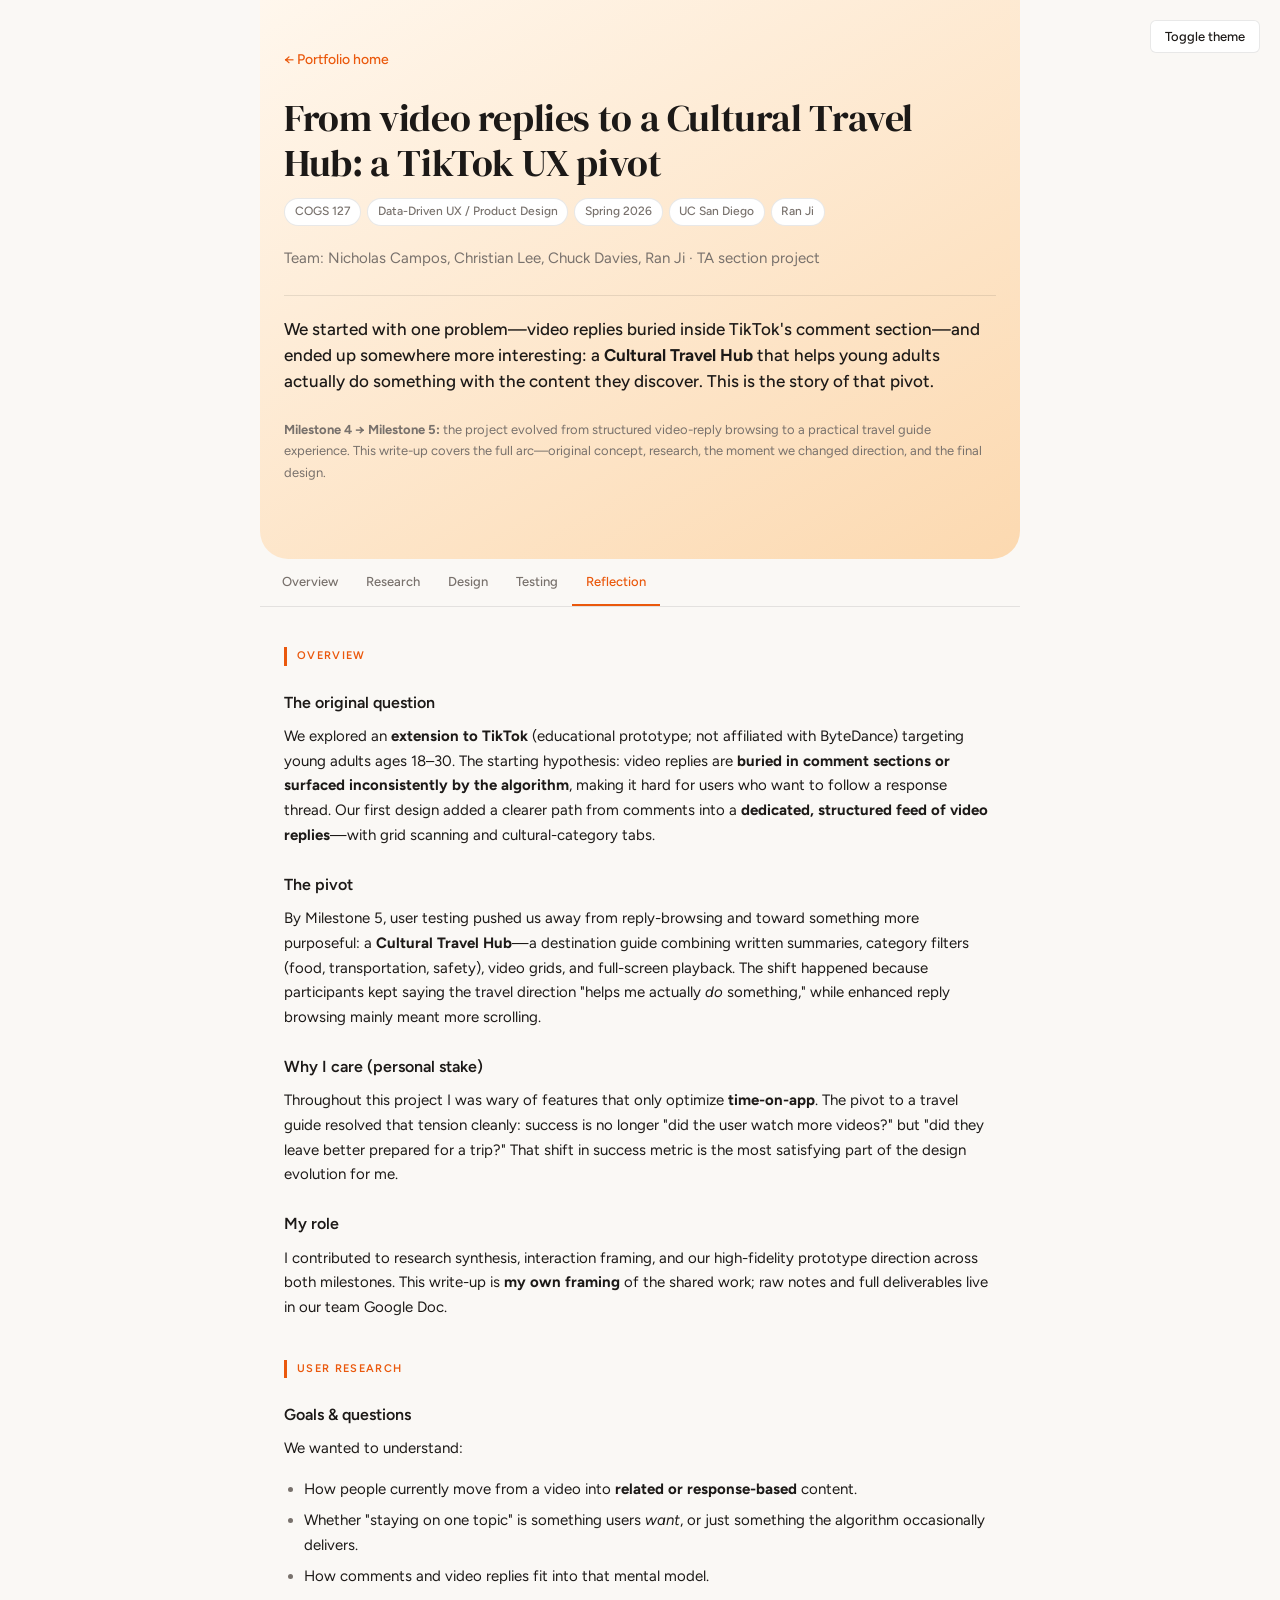
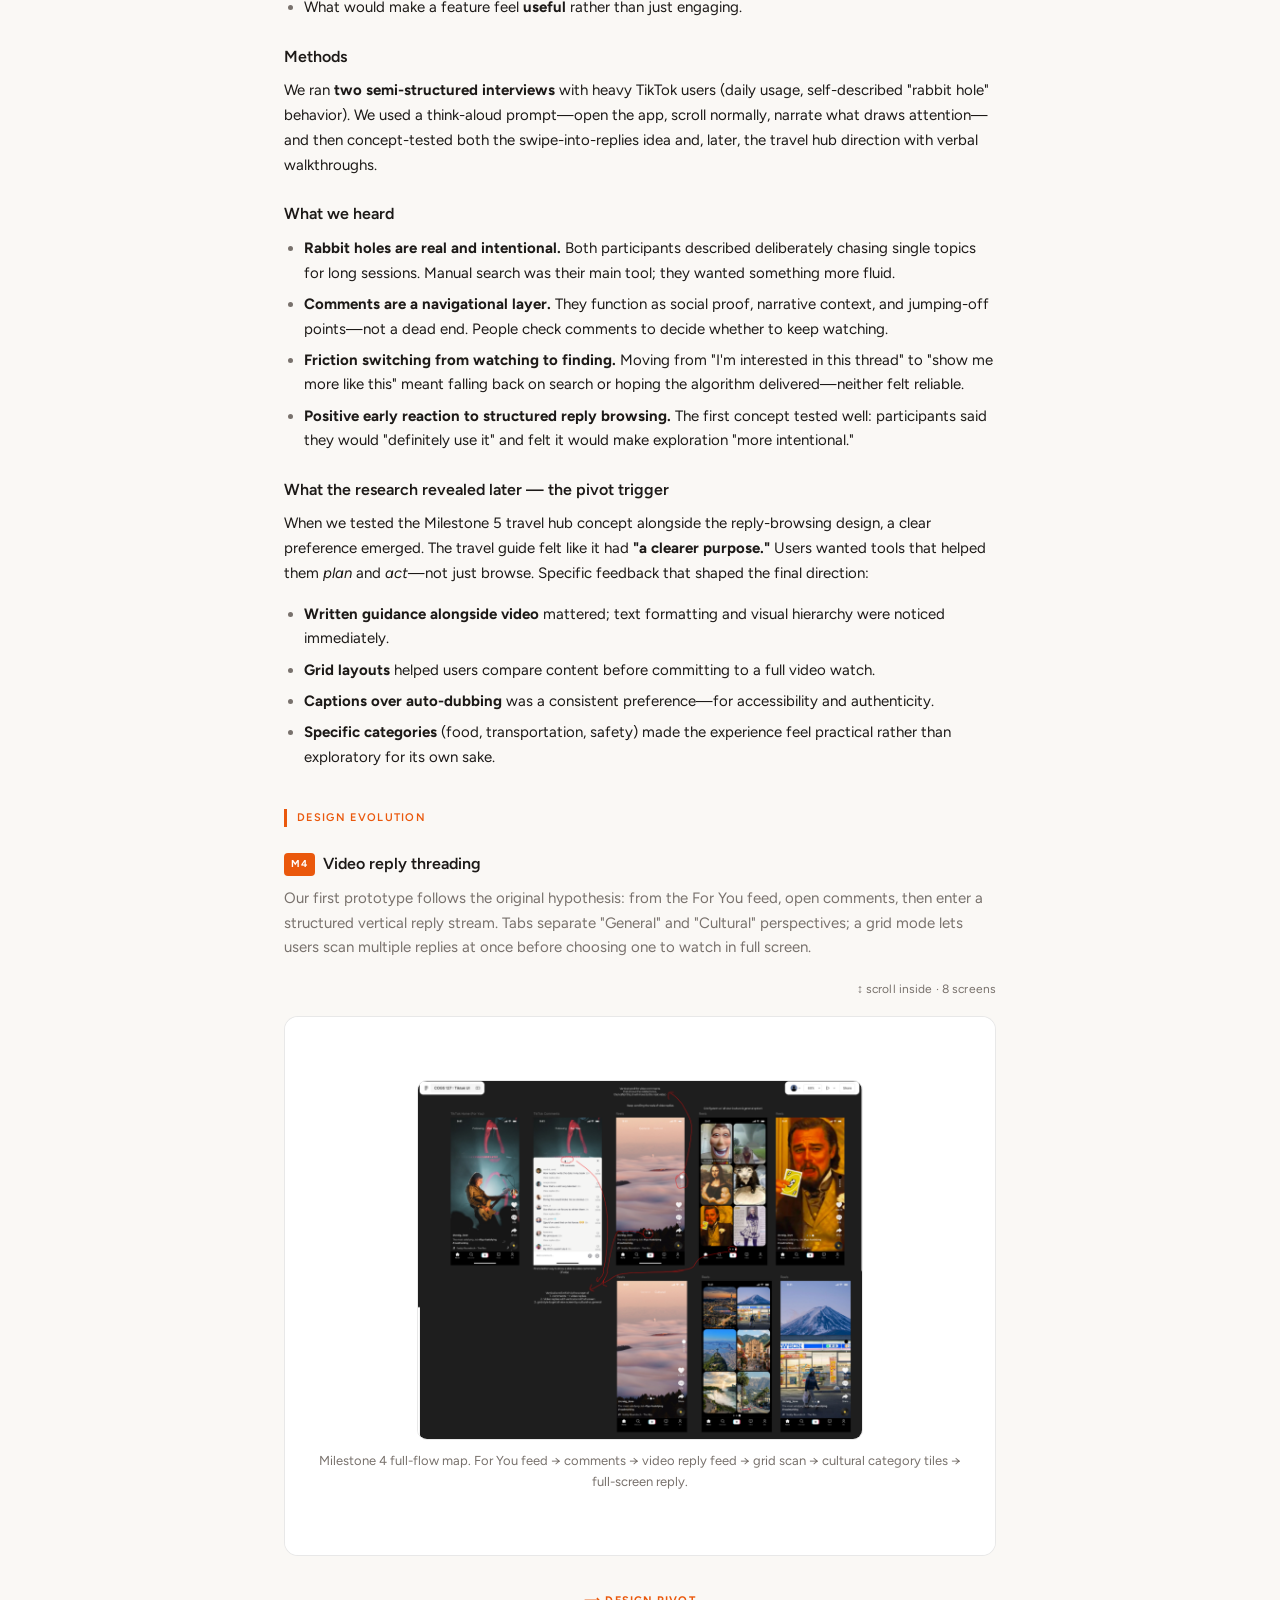
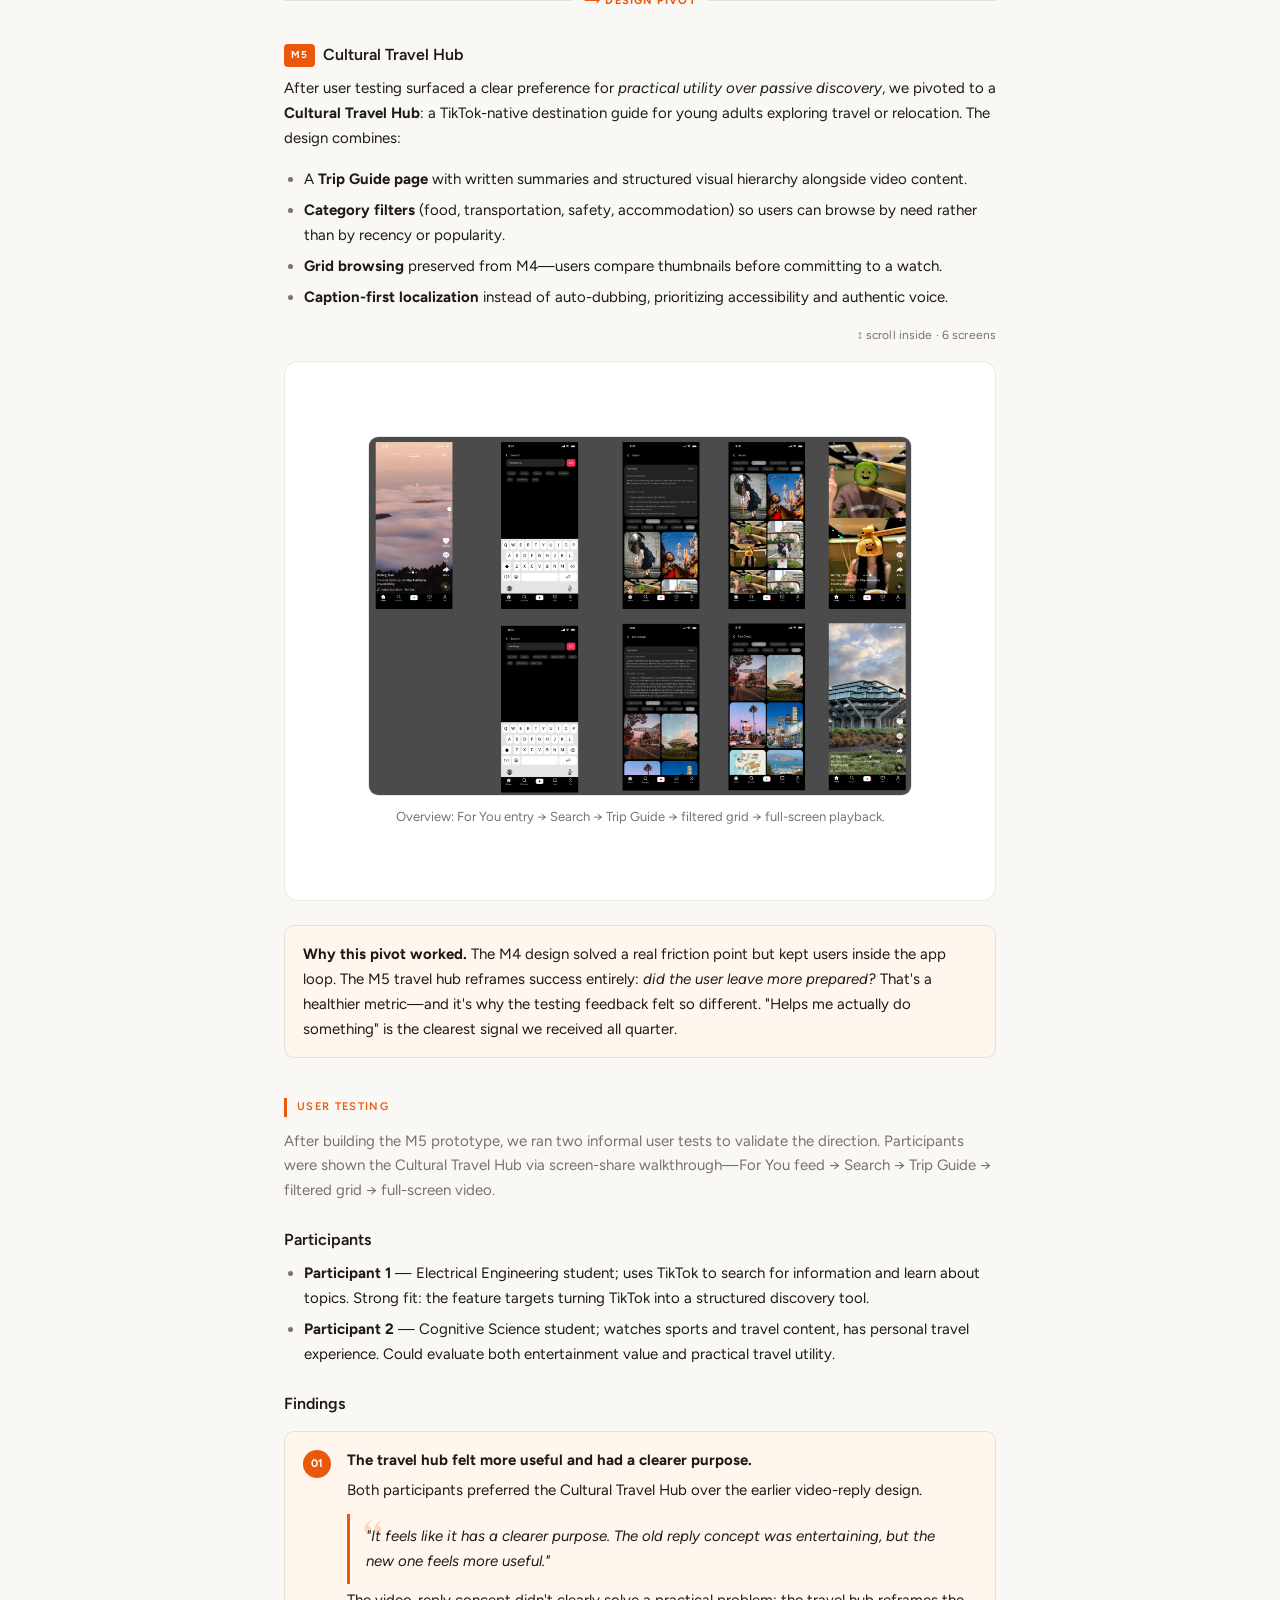
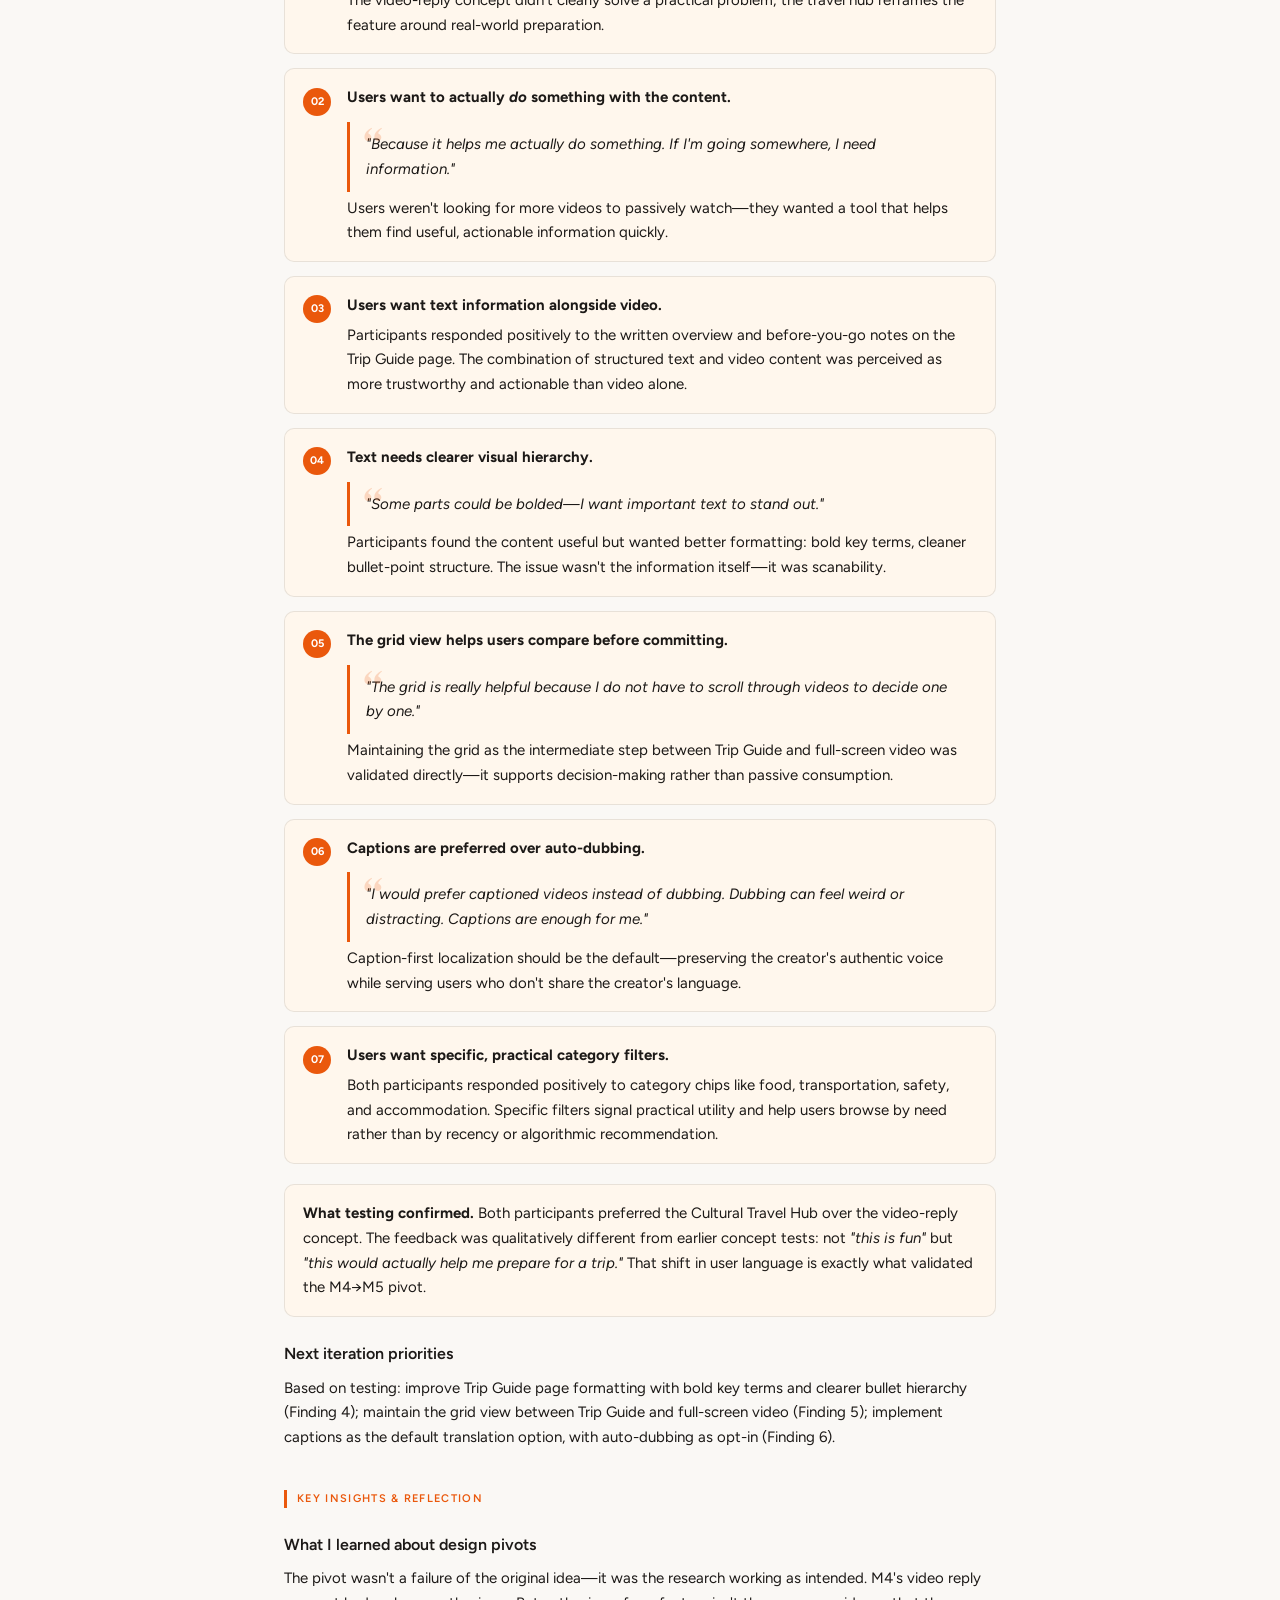
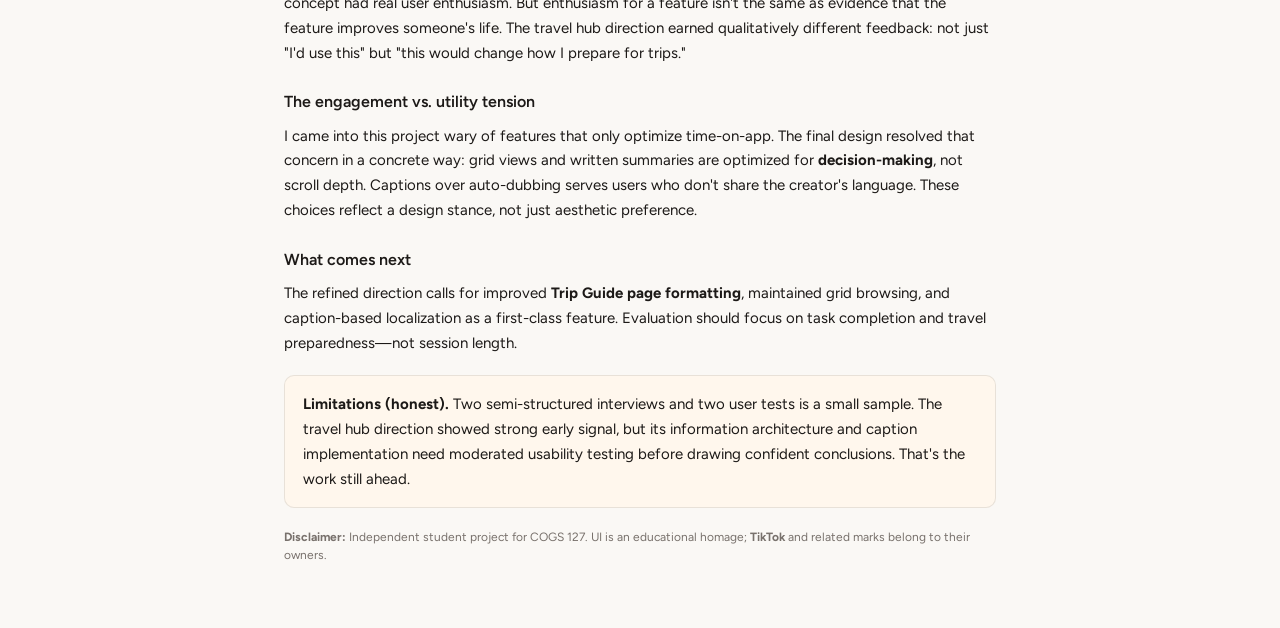
==== commit 4963bdd6: "Warm & lively redesign: DM Serif Display, hero gradient, sticky nav - Font: DM Serif Display for H1 " ====
--- a/cogs127-case-study/index.html
+++ b/cogs127-case-study/index.html
@@ -6,27 +6,33 @@
   <title>COGS127 Case Study — Ran Ji</title>
   <link rel="preconnect" href="https://fonts.googleapis.com" />
   <link rel="preconnect" href="https://fonts.gstatic.com" crossorigin />
-  <link href="https://fonts.googleapis.com/css2?family=Figtree:wght@400;500;600;700&display=swap" rel="stylesheet" />
+  <link href="https://fonts.googleapis.com/css2?family=DM+Serif+Display:ital@0;1&family=Figtree:wght@400;500;600;700&display=swap" rel="stylesheet" />
   <style>
     :root {
-      --bg: #f6f4f0;
-      --text: #1a1a1a;
-      --text-muted: #5c5c5c;
-      --accent: #c2410c;
-      --accent-hover: #9a3309;
-      --border: rgba(0, 0, 0, 0.08);
-      --block-bg: #fff;
+      --bg: #faf8f5;
+      --text: #1c1917;
+      --text-muted: #78716c;
+      --accent: #ea580c;
+      --accent-soft: #fed7aa;
+      --accent-hover: #c2410c;
+      --border: rgba(0, 0, 0, 0.09);
+      --block-bg: #ffffff;
       --callout: #fff7ed;
+      --hero-from: #fff7ed;
+      --hero-to: #fcd9b0;
     }
     [data-theme="dark"] {
-      --bg: #0f0f0f;
-      --text: #f0f0ee;
-      --text-muted: #9a9a98;
-      --accent: #f97316;
-      --accent-hover: #ea580c;
+      --bg: #110e0b;
+      --text: #f5f0eb;
+      --text-muted: #a09890;
+      --accent: #fb923c;
+      --accent-soft: #431407;
+      --accent-hover: #f97316;
       --border: rgba(255, 255, 255, 0.1);
-      --block-bg: #181818;
-      --callout: #1c1410;
+      --block-bg: #1c1713;
+      --callout: #1f1208;
+      --hero-from: #1f1208;
+      --hero-to: #2d1a08;
     }
     * { box-sizing: border-box; }
     body {
@@ -39,9 +45,9 @@
       -webkit-font-smoothing: antialiased;
     }
     .container {
-      max-width: 640px;
+      max-width: 760px;
       margin: 0 auto;
-      padding: 3rem 1.5rem 4rem;
+      padding: 0 1.5rem 4rem;
     }
     .back {
       font-size: 0.875rem;
@@ -49,10 +55,12 @@
     }
     .back-row { margin-bottom: 1.75rem; }
     h1 {
-      font-size: 1.75rem;
-      font-weight: 700;
-      margin: 0 0 0.5rem 0;
-      letter-spacing: -0.02em;
+      font-family: 'DM Serif Display', Georgia, serif;
+      font-size: 2.4rem;
+      font-weight: 400;
+      line-height: 1.18;
+      margin: 0 0 0.75rem 0;
+      letter-spacing: -0.01em;
     }
     .subtitle {
       font-size: 0.9375rem;
@@ -172,9 +180,52 @@
       color: var(--text-muted);
       margin: 0 0 1.25rem 0;
     }
+    /* ── hero ── */
+    .hero {
+      background: linear-gradient(150deg, var(--hero-from) 0%, var(--hero-to) 100%);
+      margin: 0 -1.5rem 0;
+      padding: 3rem 1.5rem 2.75rem;
+      border-radius: 0 0 28px 28px;
+    }
+    .hero .back-row { margin-bottom: 1.5rem; }
+    /* ── sticky section nav ── */
+    .sticky-nav {
+      position: sticky;
+      top: 0;
+      z-index: 200;
+      background: rgba(250, 248, 245, 0.93);
+      backdrop-filter: blur(12px);
+      -webkit-backdrop-filter: blur(12px);
+      border-bottom: 1px solid var(--border);
+      display: flex;
+      overflow-x: auto;
+      margin: 0 -1.5rem 2.5rem;
+      padding: 0 0.5rem;
+      scrollbar-width: none;
+    }
+    [data-theme="dark"] .sticky-nav {
+      background: rgba(17, 14, 11, 0.93);
+    }
+    .sticky-nav::-webkit-scrollbar { display: none; }
+    .sticky-nav a {
+      flex-shrink: 0;
+      padding: 0.75rem 0.875rem;
+      font-size: 0.8125rem;
+      font-weight: 500;
+      color: var(--text-muted);
+      text-decoration: none;
+      border-bottom: 2px solid transparent;
+      transition: color 0.15s, border-color 0.15s;
+      white-space: nowrap;
+    }
+    .sticky-nav a:hover { color: var(--accent); }
+    .sticky-nav a.active {
+      color: var(--accent);
+      border-bottom-color: var(--accent);
+    }
     /* ── scrollable prototype gallery ── */
     .proto-scroll {
-      height: 500px;
+      height: 540px;
       overflow-y: scroll;
       scroll-snap-type: y mandatory;
       border: 1px solid var(--border);
@@ -191,7 +242,7 @@
       border-radius: 4px;
     }
     .proto-scroll figure {
-      height: 500px;
+      height: 540px;
       margin: 0;
       padding: 1.25rem 1.5rem;
       display: flex;
@@ -284,12 +335,27 @@
     }
     /* ── user quote blockquote ── */
     blockquote {
+      background: var(--callout);
       border-left: 3px solid var(--accent);
-      margin: 0.75rem 0 0;
-      padding: 0.375rem 0 0.375rem 0.875rem;
+      border-radius: 0 8px 8px 0;
+      margin: 0.75rem 0 0.25rem;
+      padding: 0.625rem 1rem 0.625rem 1rem;
       font-style: italic;
       font-size: 0.9375rem;
       color: var(--text);
+      position: relative;
+    }
+    blockquote::before {
+      content: '\201C';
+      font-family: 'DM Serif Display', Georgia, serif;
+      font-size: 3rem;
+      line-height: 0;
+      color: var(--accent);
+      opacity: 0.2;
+      position: absolute;
+      top: 1.5rem;
+      left: 0.5rem;
+      pointer-events: none;
     }
     /* ── finding cards ── */
     .finding {
@@ -297,9 +363,13 @@
       gap: 1rem;
       margin: 0.875rem 0;
       padding: 1rem 1.125rem;
-      background: var(--block-bg);
+      background: var(--callout);
       border: 1px solid var(--border);
       border-radius: 10px;
+      transition: box-shadow 0.15s;
+    }
+    .finding:hover {
+      box-shadow: 0 4px 16px rgba(234, 88, 12, 0.08);
     }
     .finding-num {
       flex-shrink: 0;
@@ -371,30 +441,40 @@
   </div>
 
   <div class="container">
-    <div class="back-row">
-      <p class="back"><a href="../">← Portfolio home</a></p>
-    </div>
-
-    <h1>From video replies to a Cultural Travel Hub: a TikTok UX pivot</h1>
-    <div class="tag-pills">
-      <span class="tag-pill">COGS 127</span>
-      <span class="tag-pill">Data-Driven UX / Product Design</span>
-      <span class="tag-pill">Spring 2026</span>
-      <span class="tag-pill">UC San Diego</span>
-      <span class="tag-pill">Ran Ji</span>
-    </div>
-    <p class="subtitle">
-      Team: Nicholas Campos, Christian Lee, Chuck Davies, Ran Ji · TA section project
-    </p>
-
-    <p class="lead">
-      We started with one problem—video replies buried inside TikTok's comment section—and ended up somewhere more interesting: a <strong>Cultural Travel Hub</strong> that helps young adults actually do something with the content they discover. This is the story of that pivot.
-    </p>
-    <p class="meta">
-      <strong>Milestone 4 → Milestone 5:</strong> the project evolved from structured video-reply browsing to a practical travel guide experience. This write-up covers the full arc—original concept, research, the moment we changed direction, and the final design.
-    </p>
-
-    <h2>Overview</h2>
+    <div class="hero">
+      <div class="back-row">
+        <p class="back"><a href="../">← Portfolio home</a></p>
+      </div>
+
+      <h1>From video replies to a Cultural Travel Hub: a TikTok UX pivot</h1>
+      <div class="tag-pills">
+        <span class="tag-pill">COGS 127</span>
+        <span class="tag-pill">Data-Driven UX / Product Design</span>
+        <span class="tag-pill">Spring 2026</span>
+        <span class="tag-pill">UC San Diego</span>
+        <span class="tag-pill">Ran Ji</span>
+      </div>
+      <p class="subtitle">
+        Team: Nicholas Campos, Christian Lee, Chuck Davies, Ran Ji · TA section project
+      </p>
+
+      <p class="lead">
+        We started with one problem—video replies buried inside TikTok's comment section—and ended up somewhere more interesting: a <strong>Cultural Travel Hub</strong> that helps young adults actually do something with the content they discover. This is the story of that pivot.
+      </p>
+      <p class="meta">
+        <strong>Milestone 4 → Milestone 5:</strong> the project evolved from structured video-reply browsing to a practical travel guide experience. This write-up covers the full arc—original concept, research, the moment we changed direction, and the final design.
+      </p>
+    </div>
+
+    <nav class="sticky-nav" id="sticky-nav">
+      <a href="#overview">Overview</a>
+      <a href="#research">Research</a>
+      <a href="#design">Design</a>
+      <a href="#testing">Testing</a>
+      <a href="#reflection">Reflection</a>
+    </nav>
+
+    <h2 id="overview">Overview</h2>
 
     <h3>The original question</h3>
     <p>
@@ -416,7 +496,7 @@
       I contributed to research synthesis, interaction framing, and our high-fidelity prototype direction across both milestones. This write-up is <strong>my own framing</strong> of the shared work; raw notes and full deliverables live in our team Google Doc.
     </p>
 
-    <h2>User research</h2>
+    <h2 id="research">User research</h2>
 
     <h3>Goals &amp; questions</h3>
     <p>We wanted to understand:</p>
@@ -451,7 +531,7 @@
       <li><strong>Specific categories</strong> (food, transportation, safety) made the experience feel practical rather than exploratory for its own sake.</li>
     </ul>
 
-    <h2>Design evolution</h2>
+    <h2 id="design">Design evolution</h2>
 
     <h3><span class="milestone-badge">M4</span>Video reply threading</h3>
     <p class="proto-intro">
@@ -538,7 +618,7 @@
       <strong>Why this pivot worked.</strong> The M4 design solved a real friction point but kept users inside the app loop. The M5 travel hub reframes success entirely: <em>did the user leave more prepared?</em> That's a healthier metric—and it's why the testing feedback felt so different. "Helps me actually do something" is the clearest signal we received all quarter.
     </div>
 
-    <h2>User testing</h2>
+    <h2 id="testing">User testing</h2>
 
     <p class="proto-intro">
       After building the M5 prototype, we ran two informal user tests to validate the direction. Participants were shown the Cultural Travel Hub via screen-share walkthrough—For You feed → Search → Trip Guide → filtered grid → full-screen video.
@@ -623,7 +703,7 @@
       Based on testing: improve Trip Guide page formatting with bold key terms and clearer bullet hierarchy (Finding 4); maintain the grid view between Trip Guide and full-screen video (Finding 5); implement captions as the default translation option, with auto-dubbing as opt-in (Finding 6).
     </p>
 
-    <h2>Key insights &amp; reflection</h2>
+    <h2 id="reflection">Key insights &amp; reflection</h2>
 
     <h3>What I learned about design pivots</h3>
     <p>
@@ -658,6 +738,25 @@
         html.setAttribute("data-theme", "dark");
       }
     }
+
+    // sticky nav active section highlight
+    (function () {
+      const links = document.querySelectorAll('.sticky-nav a');
+      const sections = document.querySelectorAll('h2[id]');
+      if (!links.length || !sections.length) return;
+      const io = new IntersectionObserver(entries => {
+        entries.forEach(e => {
+          if (e.isIntersecting) {
+            links.forEach(a => a.classList.remove('active'));
+            const hit = document.querySelector(`.sticky-nav a[href="#${e.target.id}"]`);
+            if (hit) hit.classList.add('active');
+          }
+        });
+      }, { rootMargin: '-15% 0px -75% 0px' });
+      sections.forEach(s => io.observe(s));
+      // set first active on load
+      links[0] && links[0].classList.add('active');
+    })();
   </script>
 </body>
 </html>
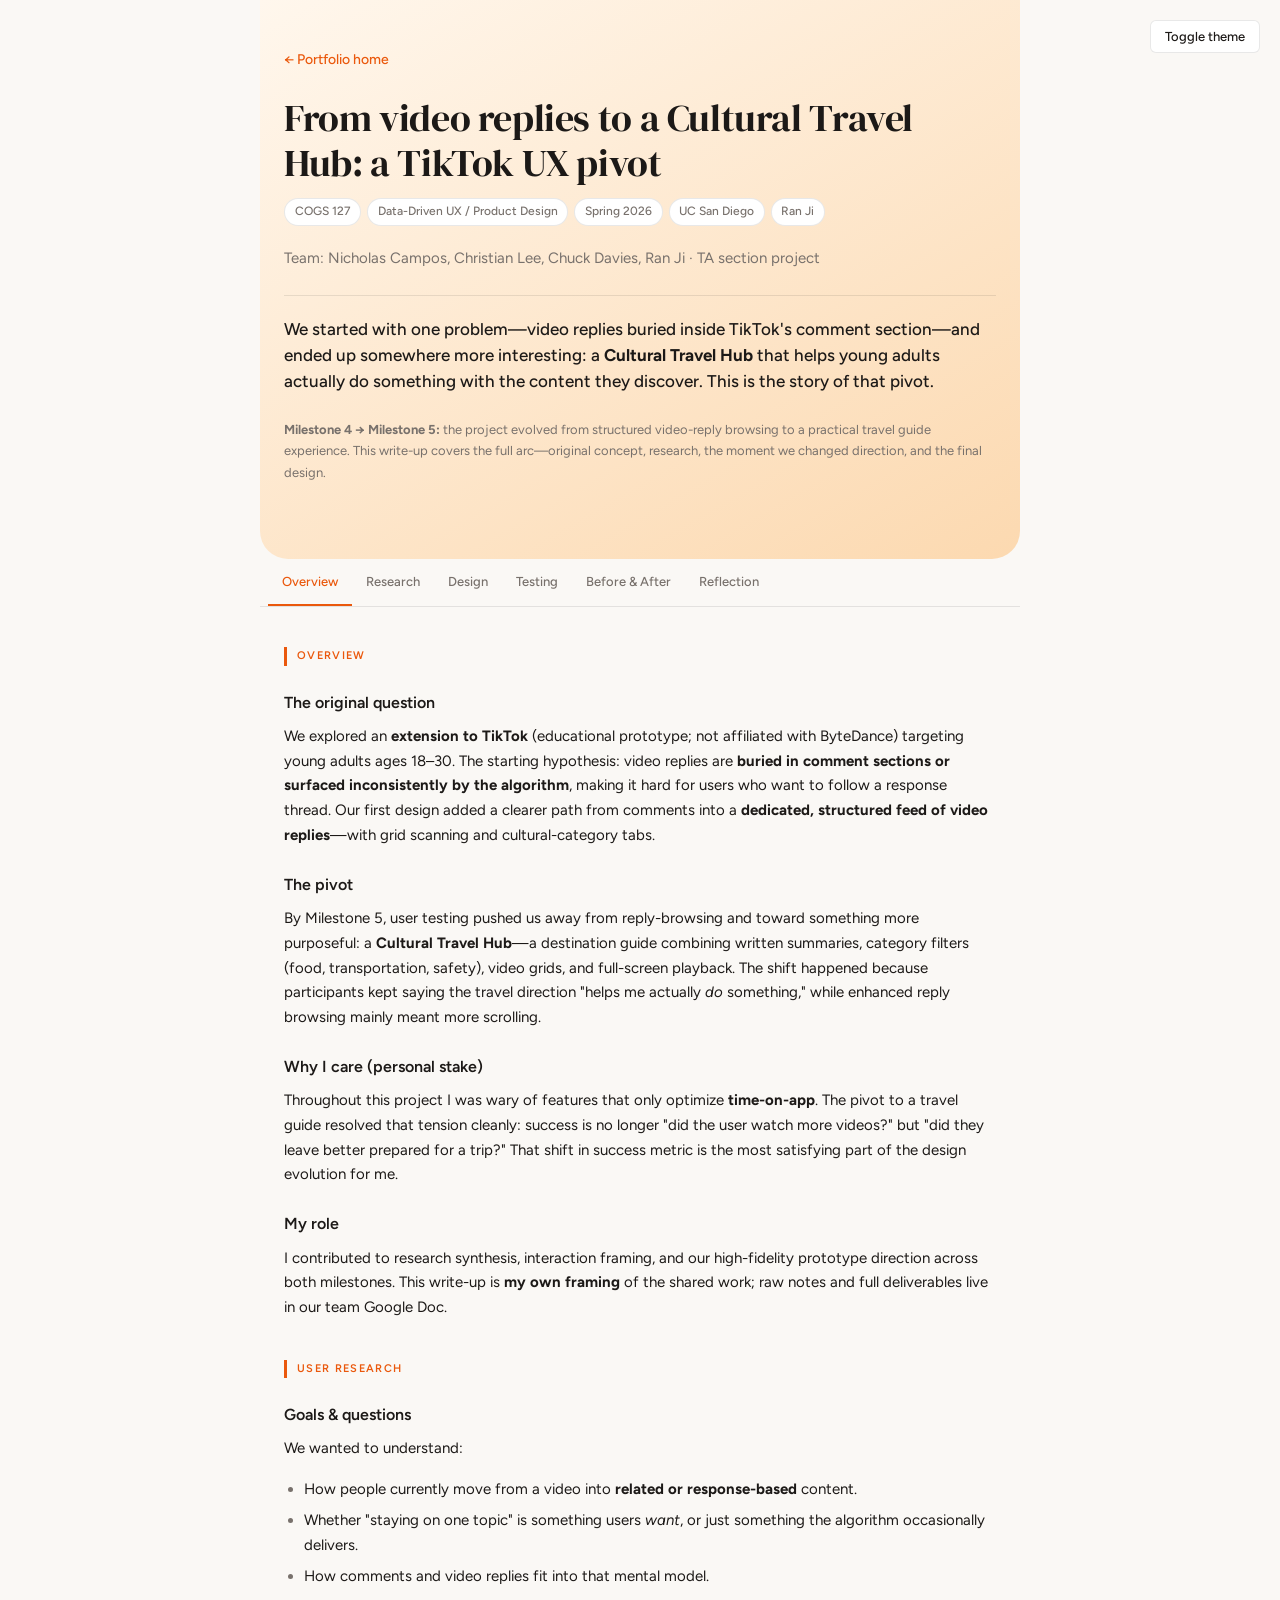
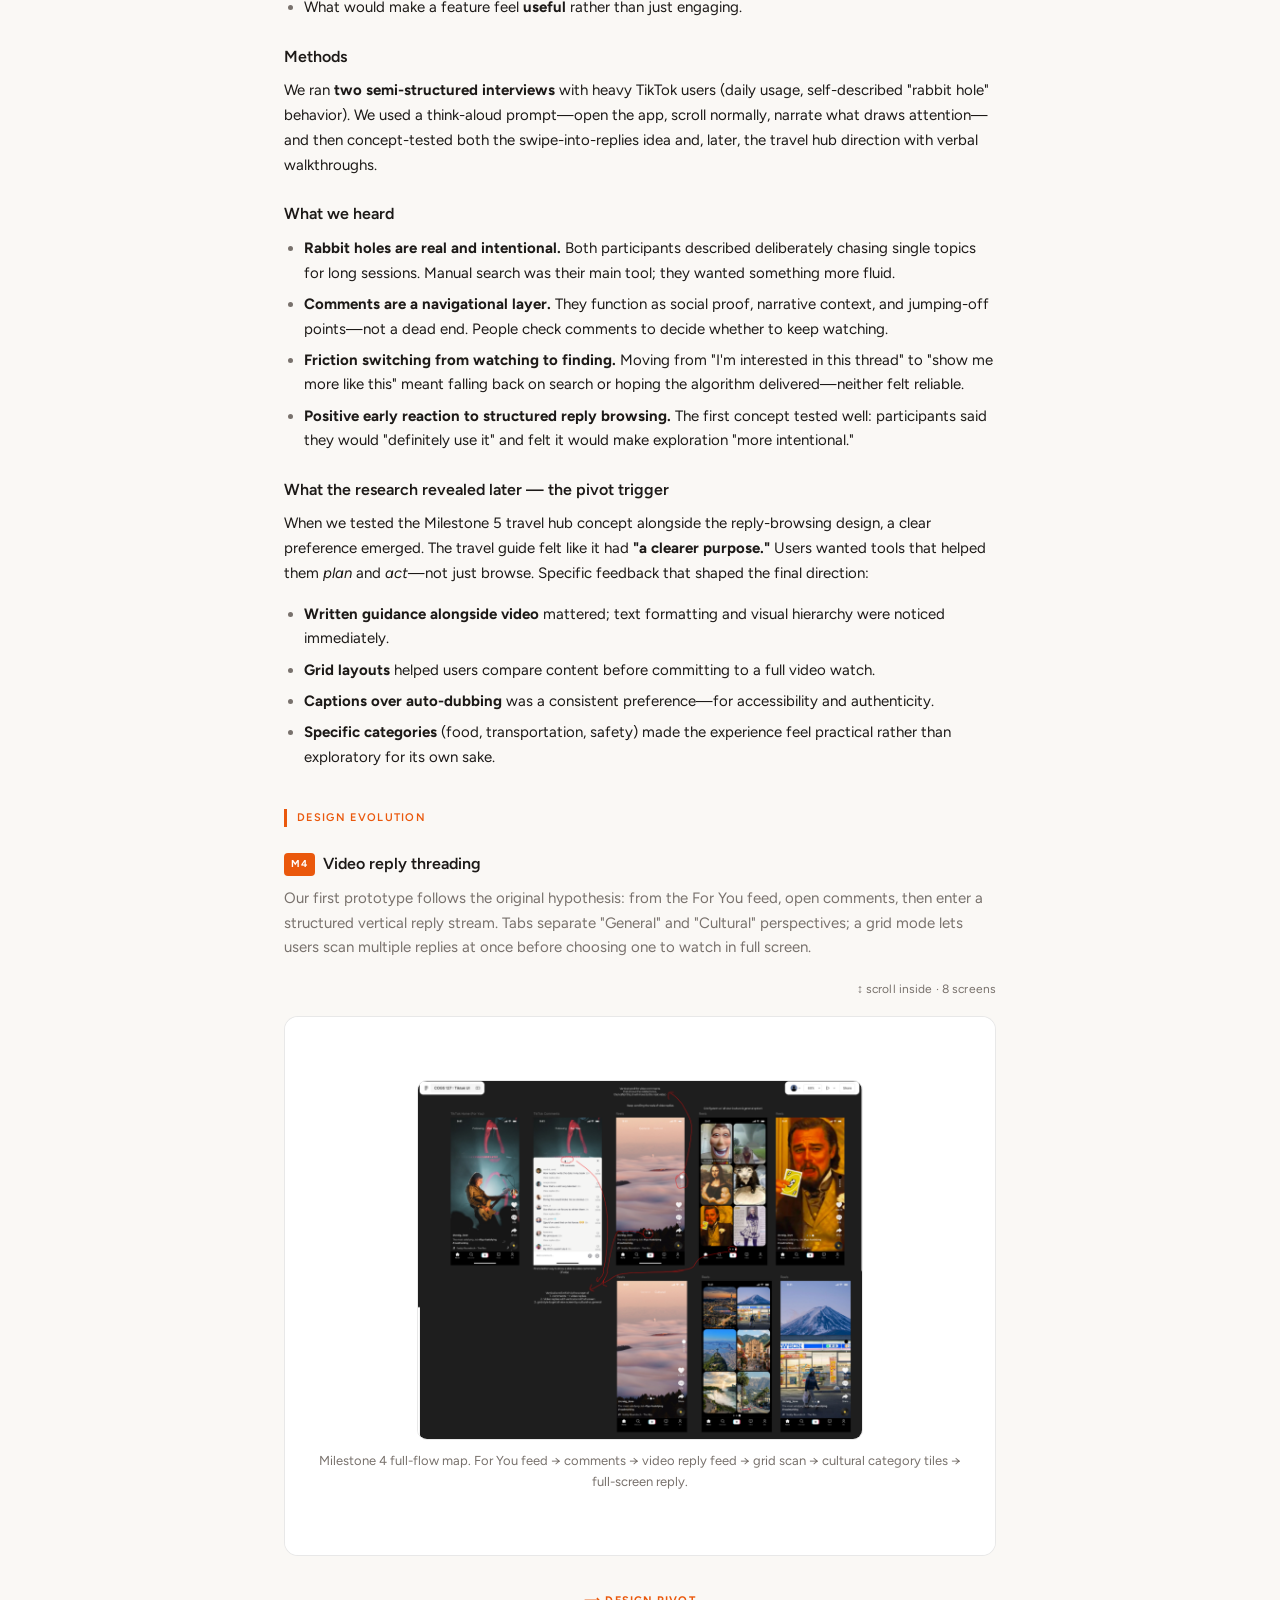
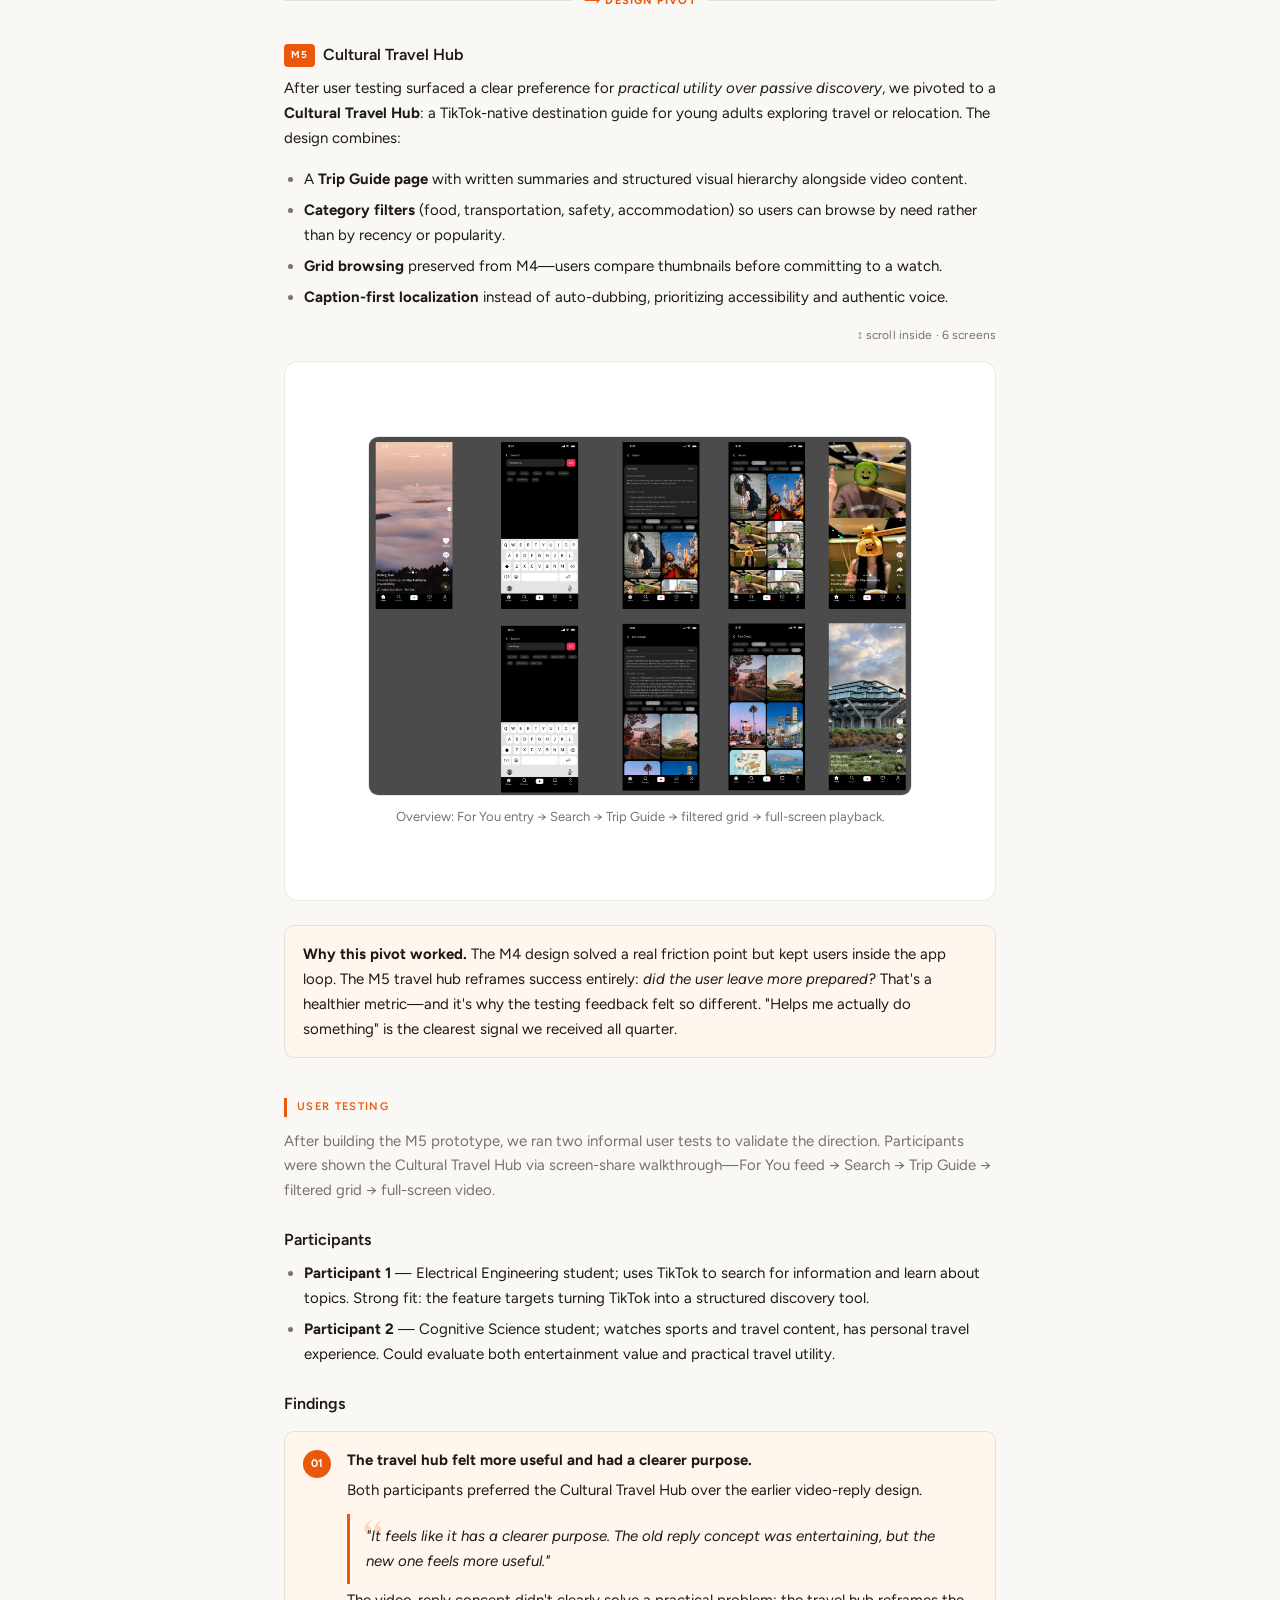
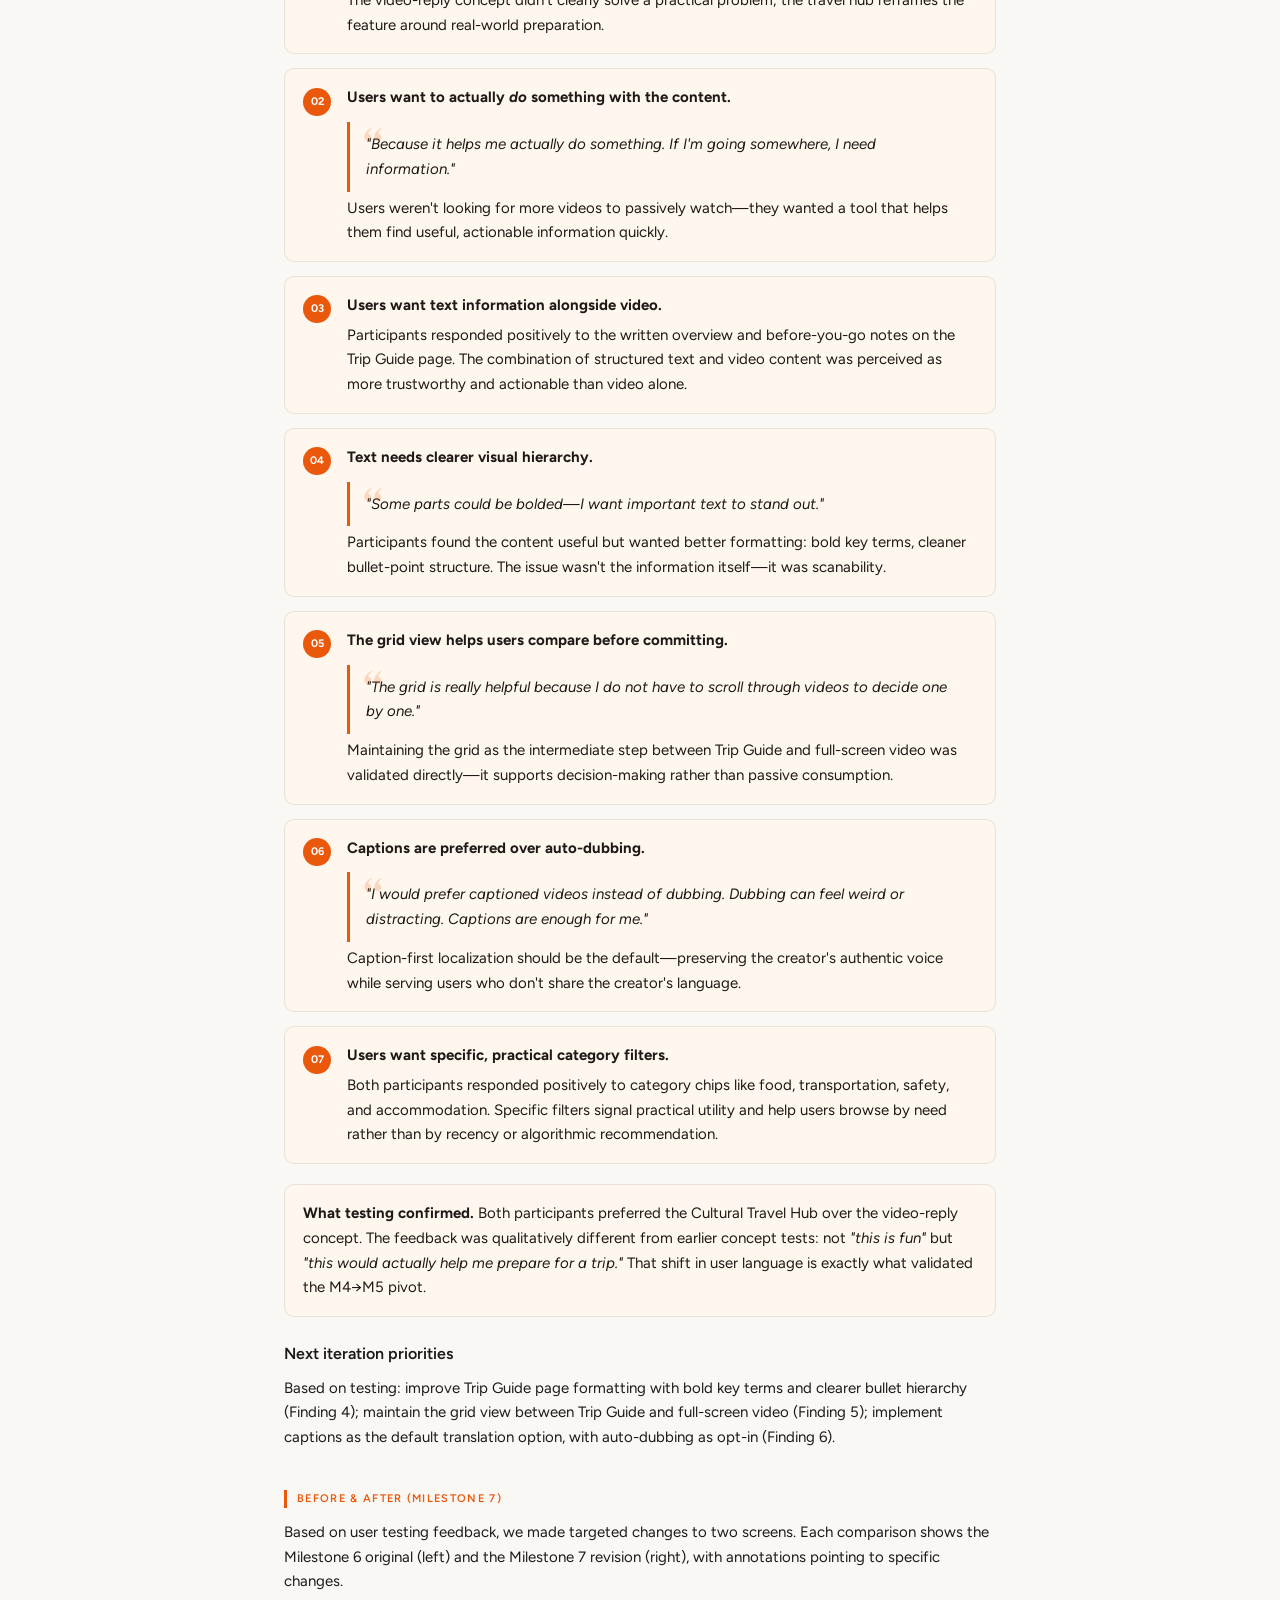
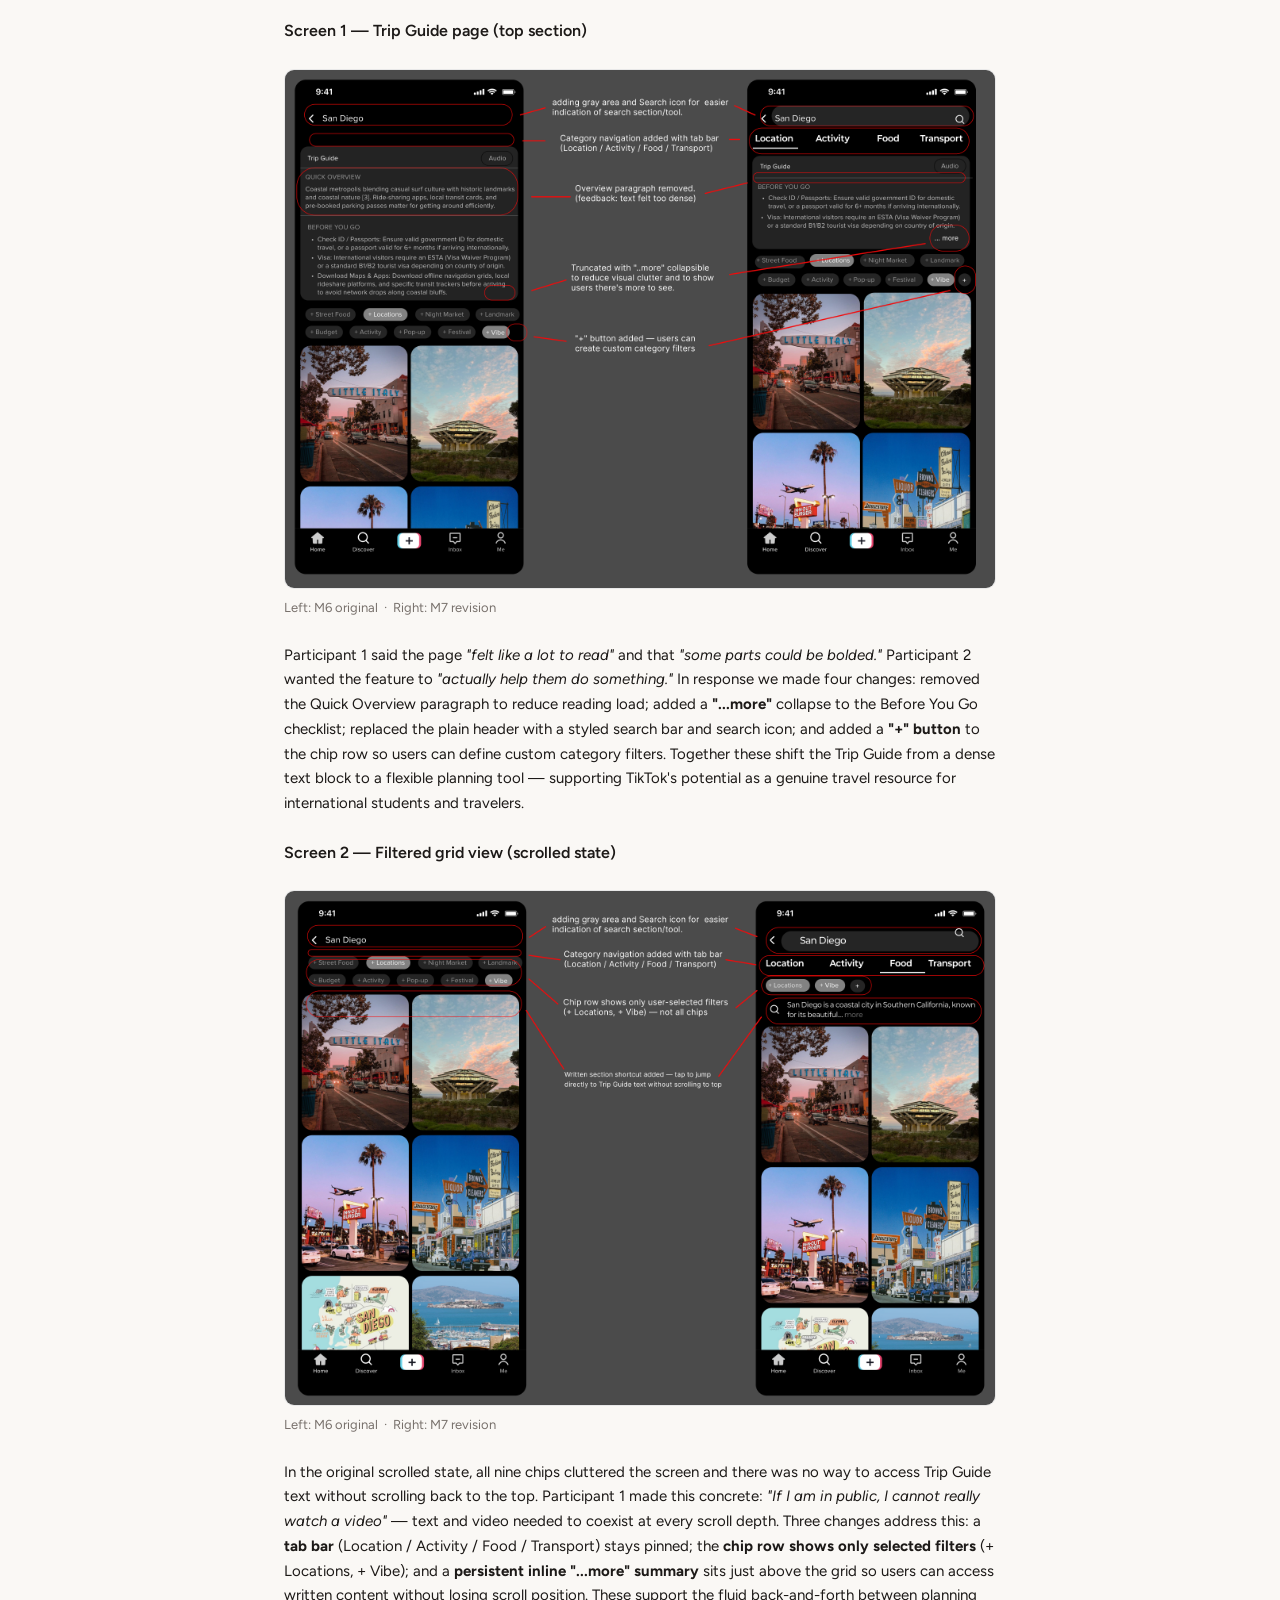
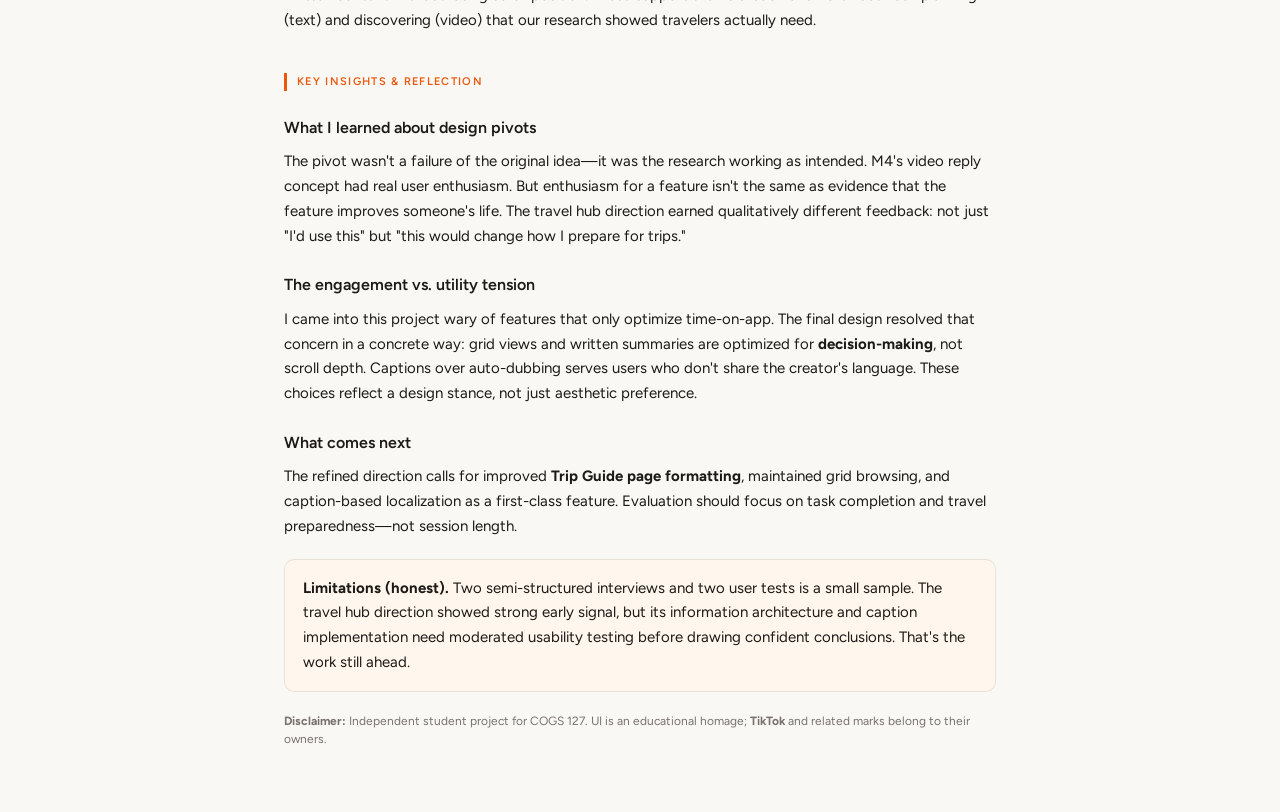
==== commit 32a33faa: "Add M7 before-and-after section with annotated screens Co-Authored-By: Claude Sonnet 4.6 <noreply@an" ====
--- a/cogs127-case-study/index.html
+++ b/cogs127-case-study/index.html
@@ -471,6 +471,7 @@
       <a href="#research">Research</a>
       <a href="#design">Design</a>
       <a href="#testing">Testing</a>
+      <a href="#before-after">Before &amp; After</a>
       <a href="#reflection">Reflection</a>
     </nav>
 
@@ -701,6 +702,38 @@
     <h3>Next iteration priorities</h3>
     <p>
       Based on testing: improve Trip Guide page formatting with bold key terms and clearer bullet hierarchy (Finding 4); maintain the grid view between Trip Guide and full-screen video (Finding 5); implement captions as the default translation option, with auto-dubbing as opt-in (Finding 6).
+    </p>
+
+    <h2 id="before-after">Before &amp; after (Milestone 7)</h2>
+
+    <p>Based on user testing feedback, we made targeted changes to two screens. Each comparison shows the Milestone 6 original (left) and the Milestone 7 revision (right), with annotations pointing to specific changes.</p>
+
+    <h3>Screen 1 — Trip Guide page (top section)</h3>
+    <figure>
+      <img
+        class="flow-board"
+        src="images/before-after-trip-guide.png"
+        alt="Before and after comparison of the San Diego Trip Guide page — M6 original vs M7 revised"
+        loading="lazy"
+      />
+      <figcaption>Left: M6 original &nbsp;·&nbsp; Right: M7 revision</figcaption>
+    </figure>
+    <p>
+      Participant 1 said the page <em>"felt like a lot to read"</em> and that <em>"some parts could be bolded."</em> Participant 2 wanted the feature to <em>"actually help them do something."</em> In response we made four changes: removed the Quick Overview paragraph to reduce reading load; added a <strong>"...more"</strong> collapse to the Before You Go checklist; replaced the plain header with a styled search bar and search icon; and added a <strong>"+" button</strong> to the chip row so users can define custom category filters. Together these shift the Trip Guide from a dense text block to a flexible planning tool — supporting TikTok's potential as a genuine travel resource for international students and travelers.
+    </p>
+
+    <h3>Screen 2 — Filtered grid view (scrolled state)</h3>
+    <figure>
+      <img
+        class="flow-board"
+        src="images/before-after-grid.png"
+        alt="Before and after comparison of the San Diego filtered video grid — M6 original vs M7 revised"
+        loading="lazy"
+      />
+      <figcaption>Left: M6 original &nbsp;·&nbsp; Right: M7 revision</figcaption>
+    </figure>
+    <p>
+      In the original scrolled state, all nine chips cluttered the screen and there was no way to access Trip Guide text without scrolling back to the top. Participant 1 made this concrete: <em>"If I am in public, I cannot really watch a video"</em> — text and video needed to coexist at every scroll depth. Three changes address this: a <strong>tab bar</strong> (Location / Activity / Food / Transport) stays pinned; the <strong>chip row shows only selected filters</strong> (+ Locations, + Vibe); and a <strong>persistent inline "...more" summary</strong> sits just above the grid so users can access written content without losing scroll position. These support the fluid back-and-forth between planning (text) and discovering (video) that our research showed travelers actually need.
     </p>
 
     <h2 id="reflection">Key insights &amp; reflection</h2>
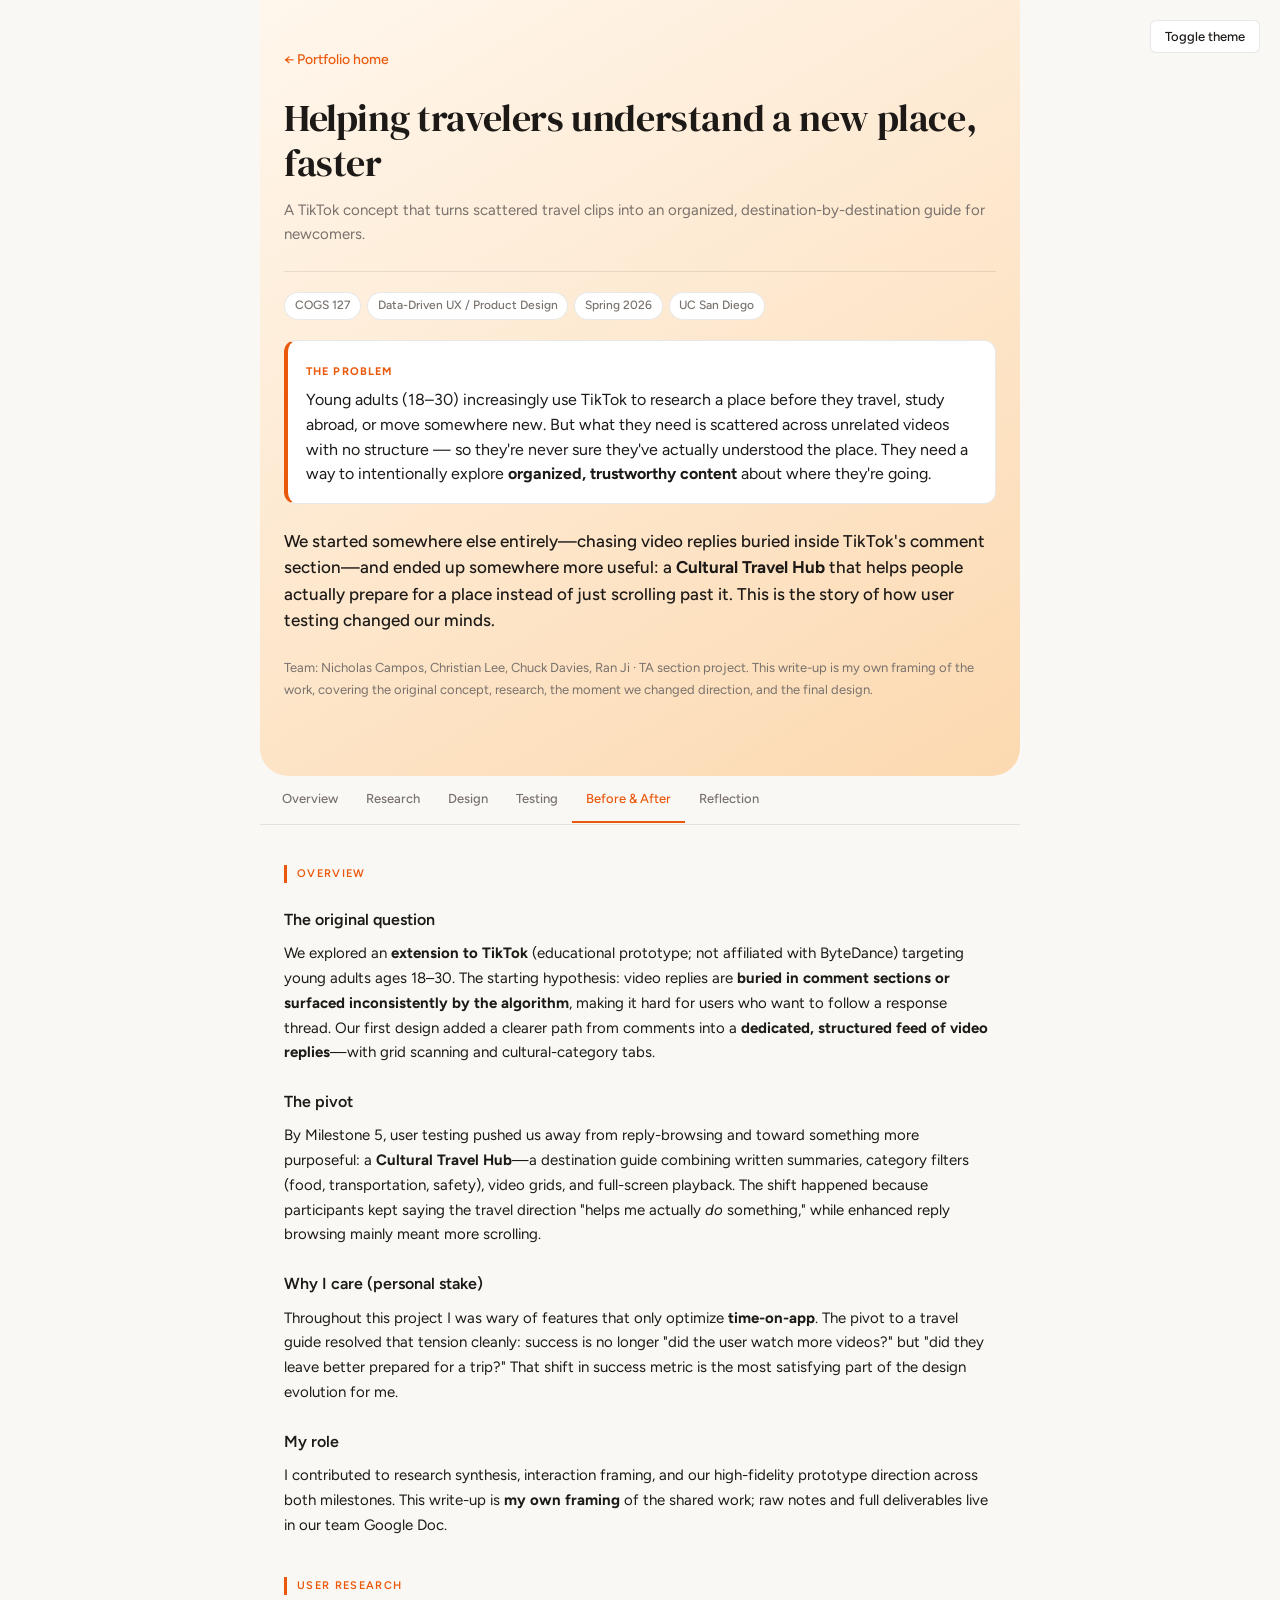
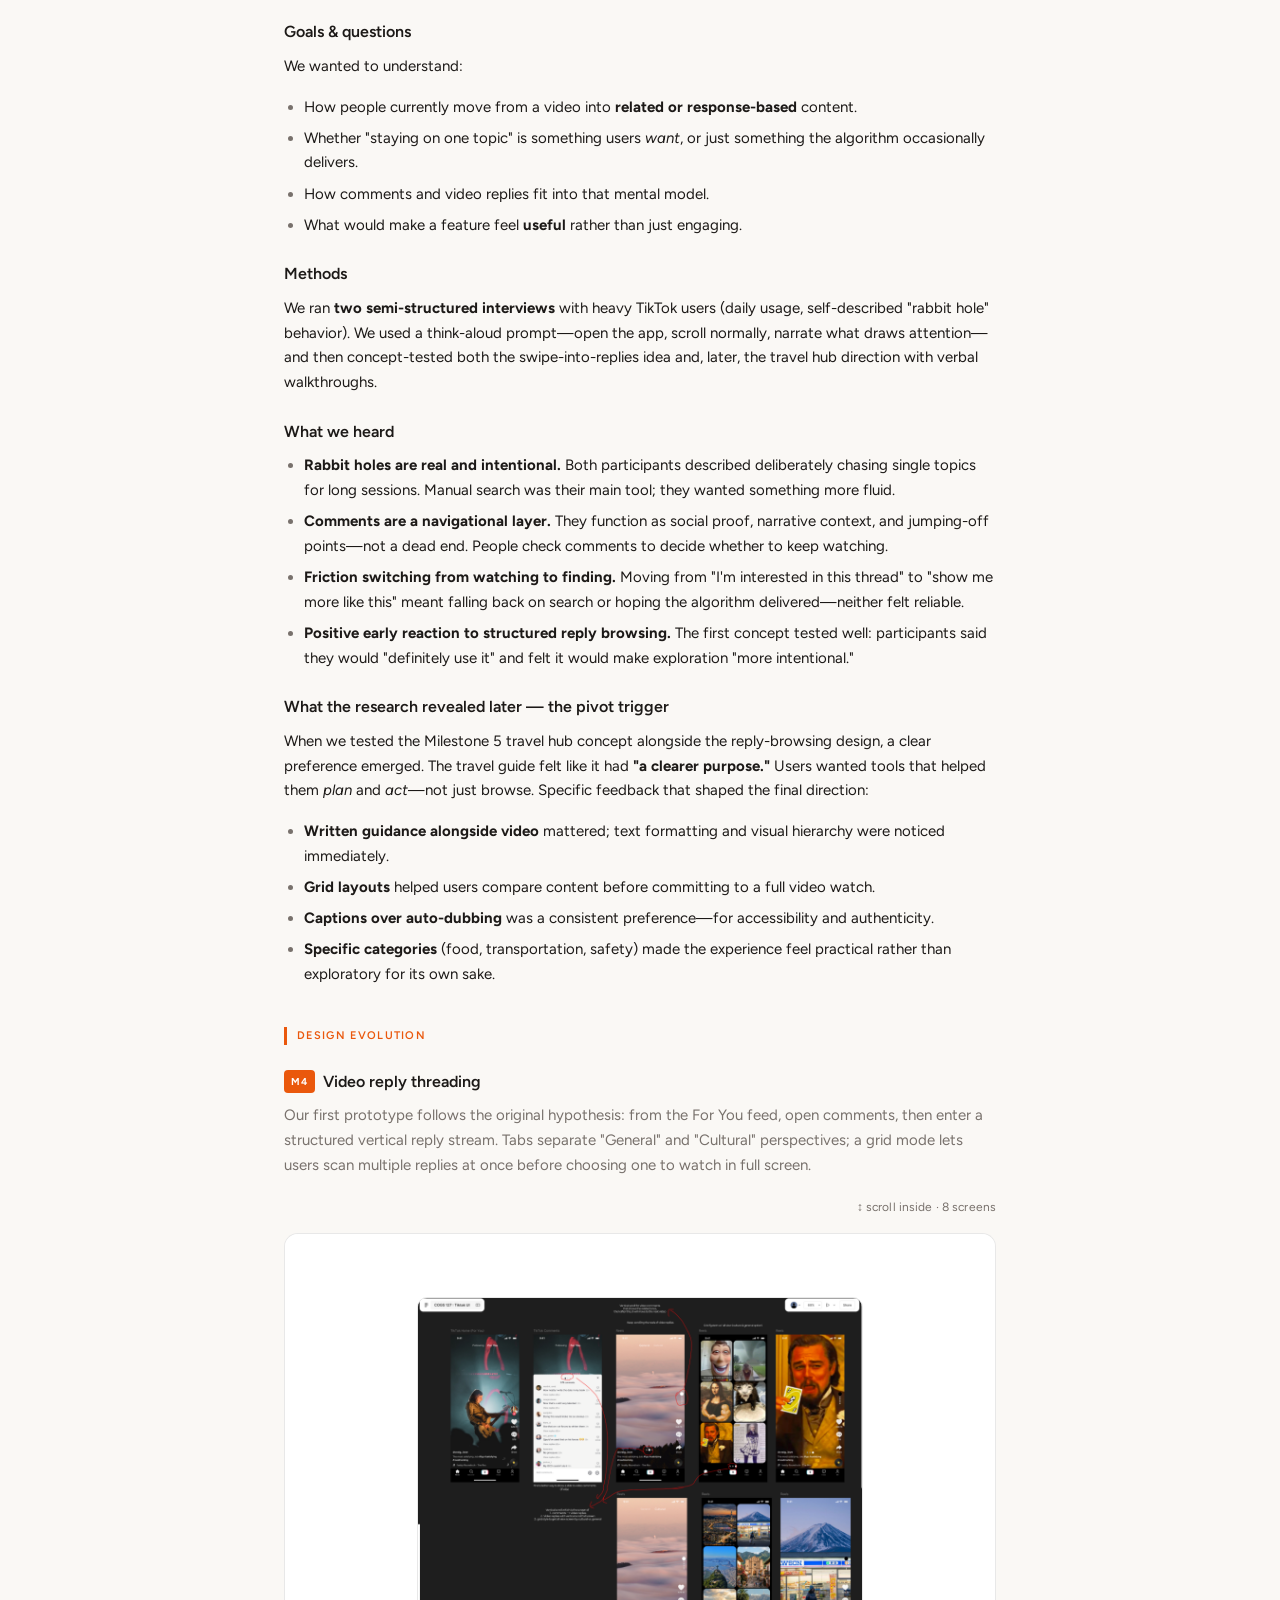
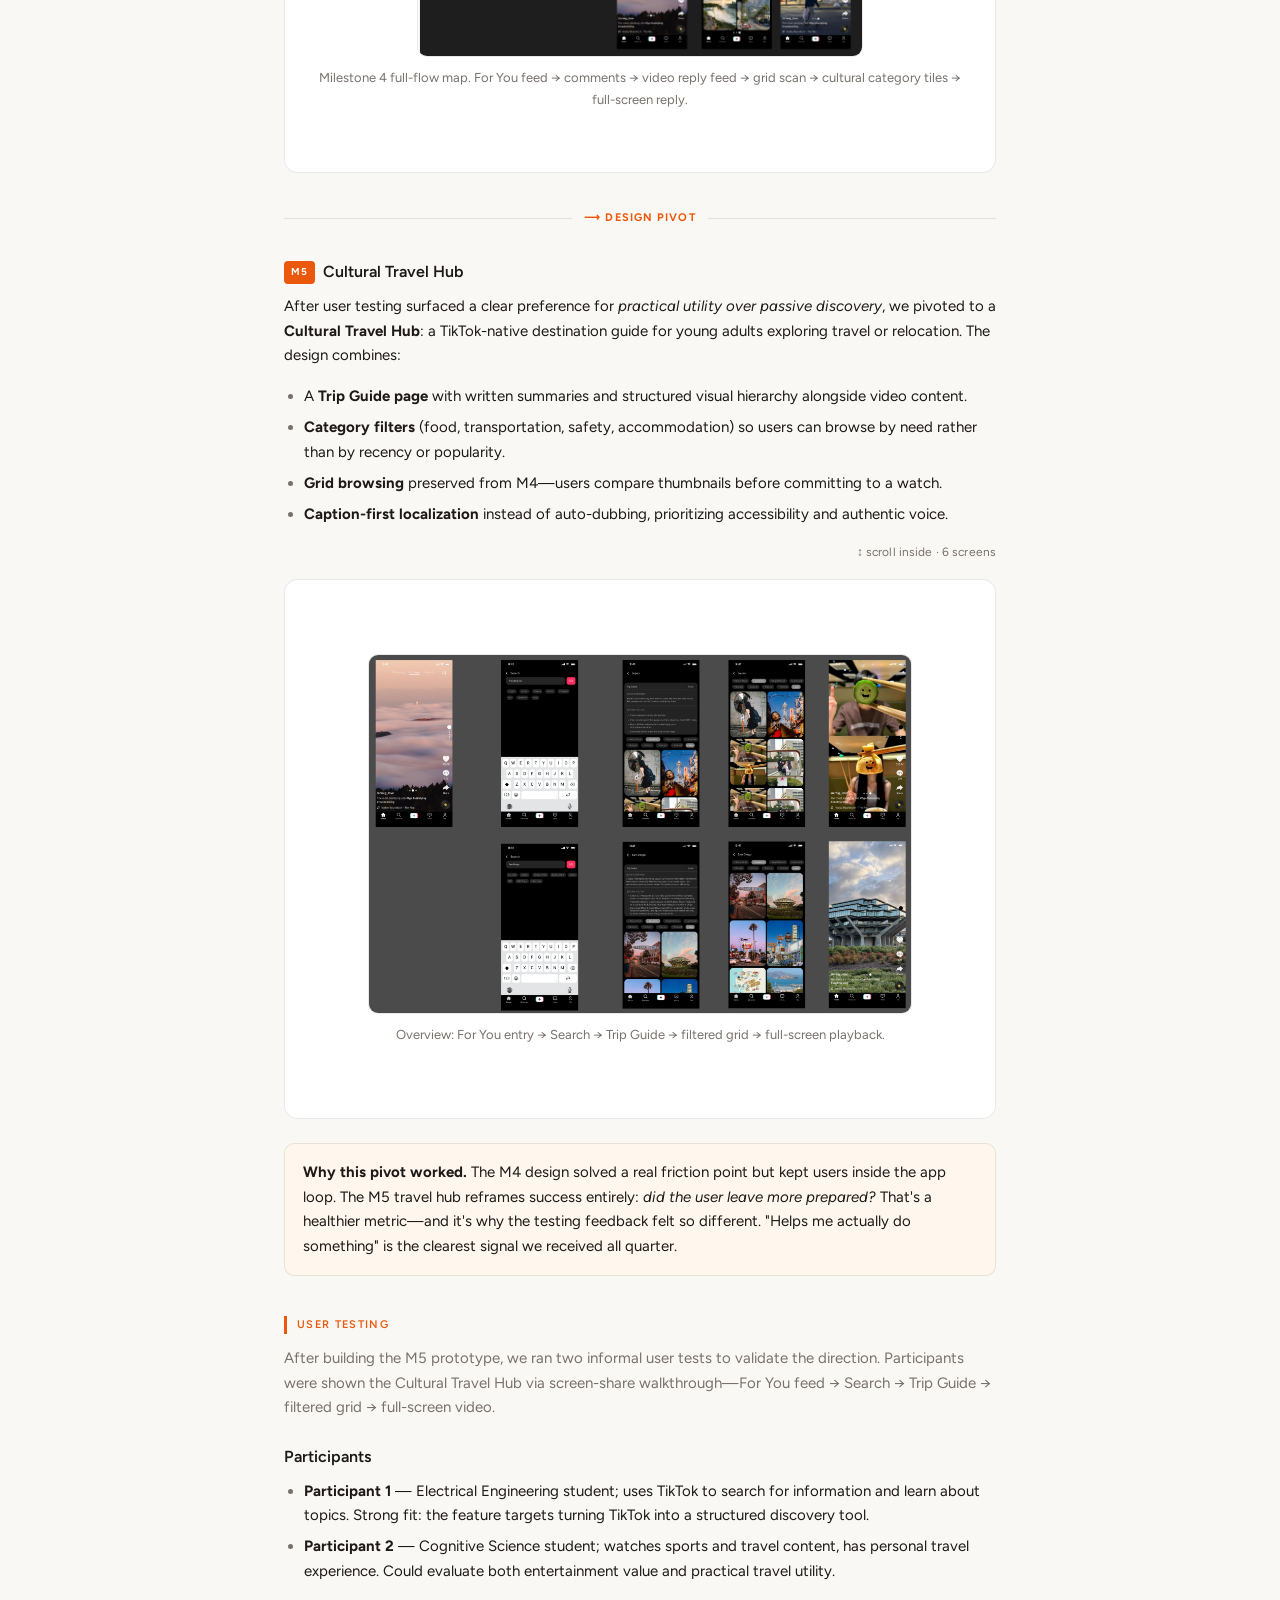
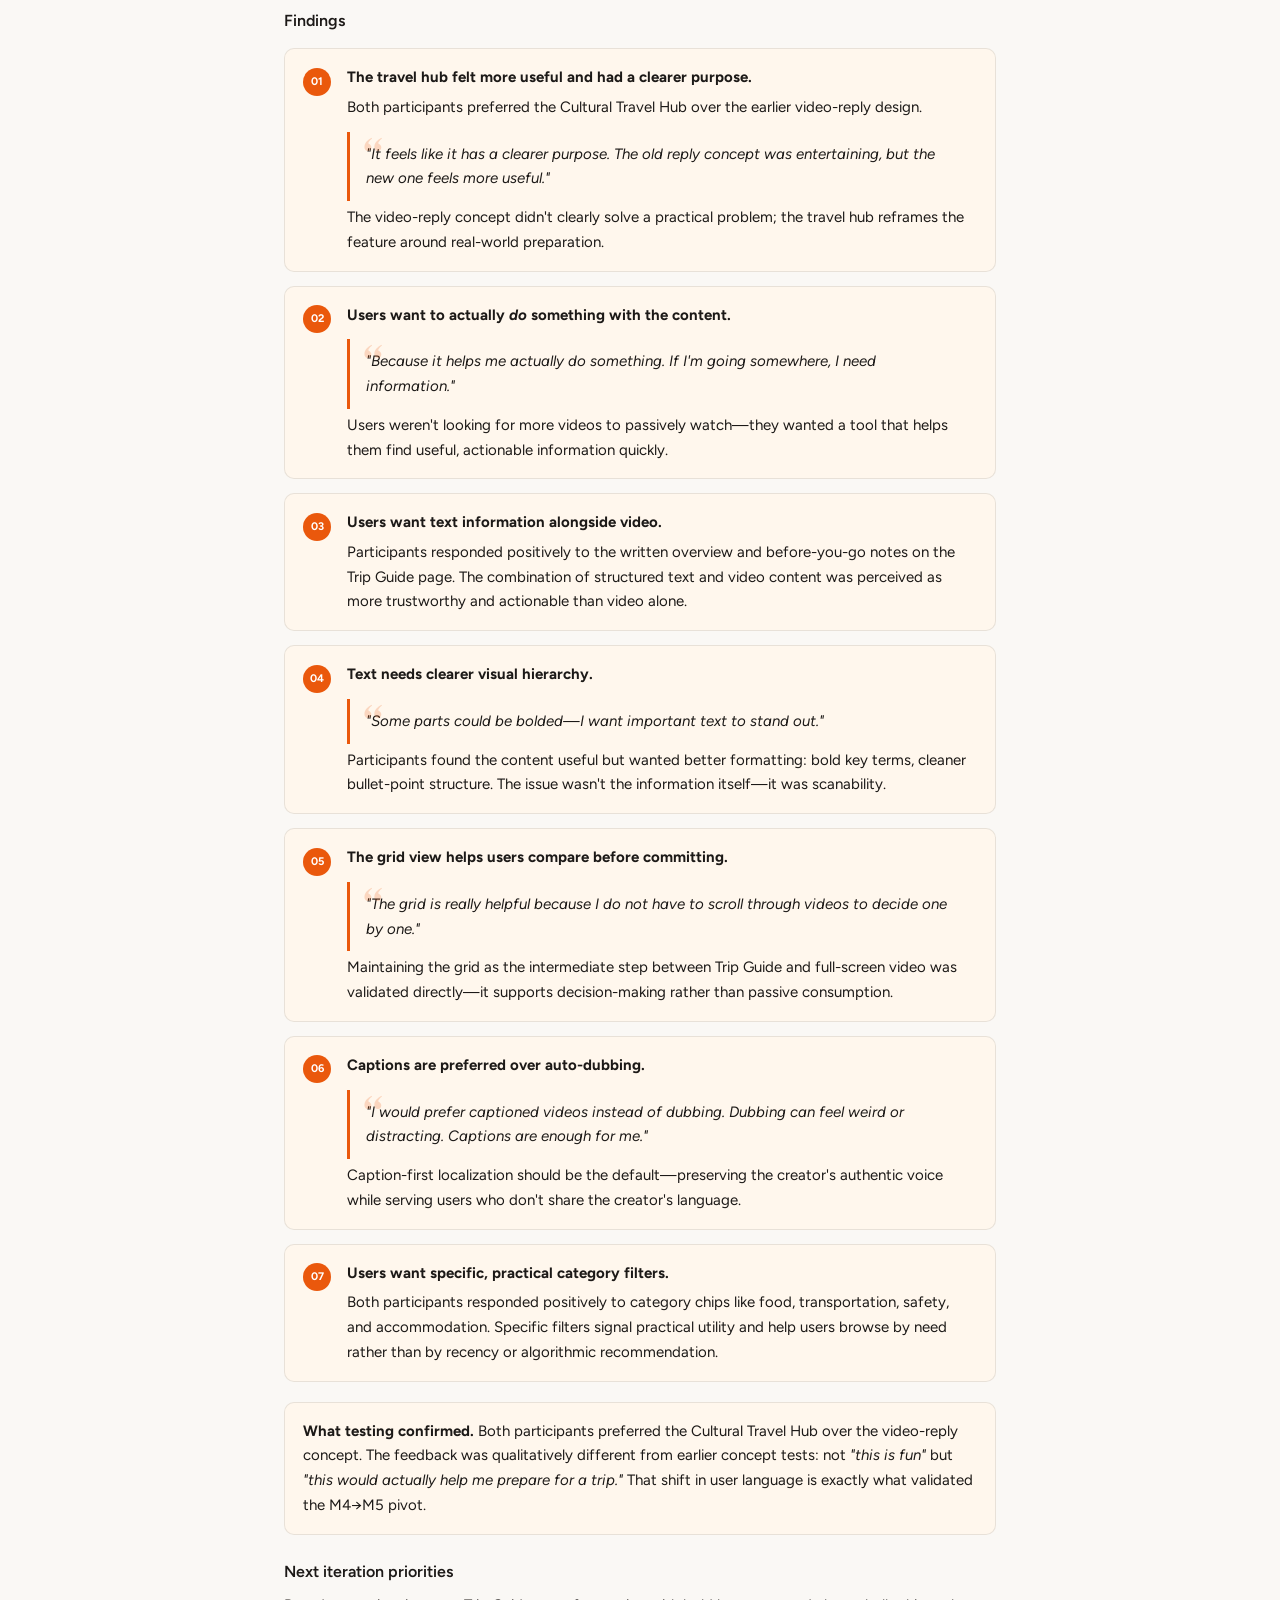
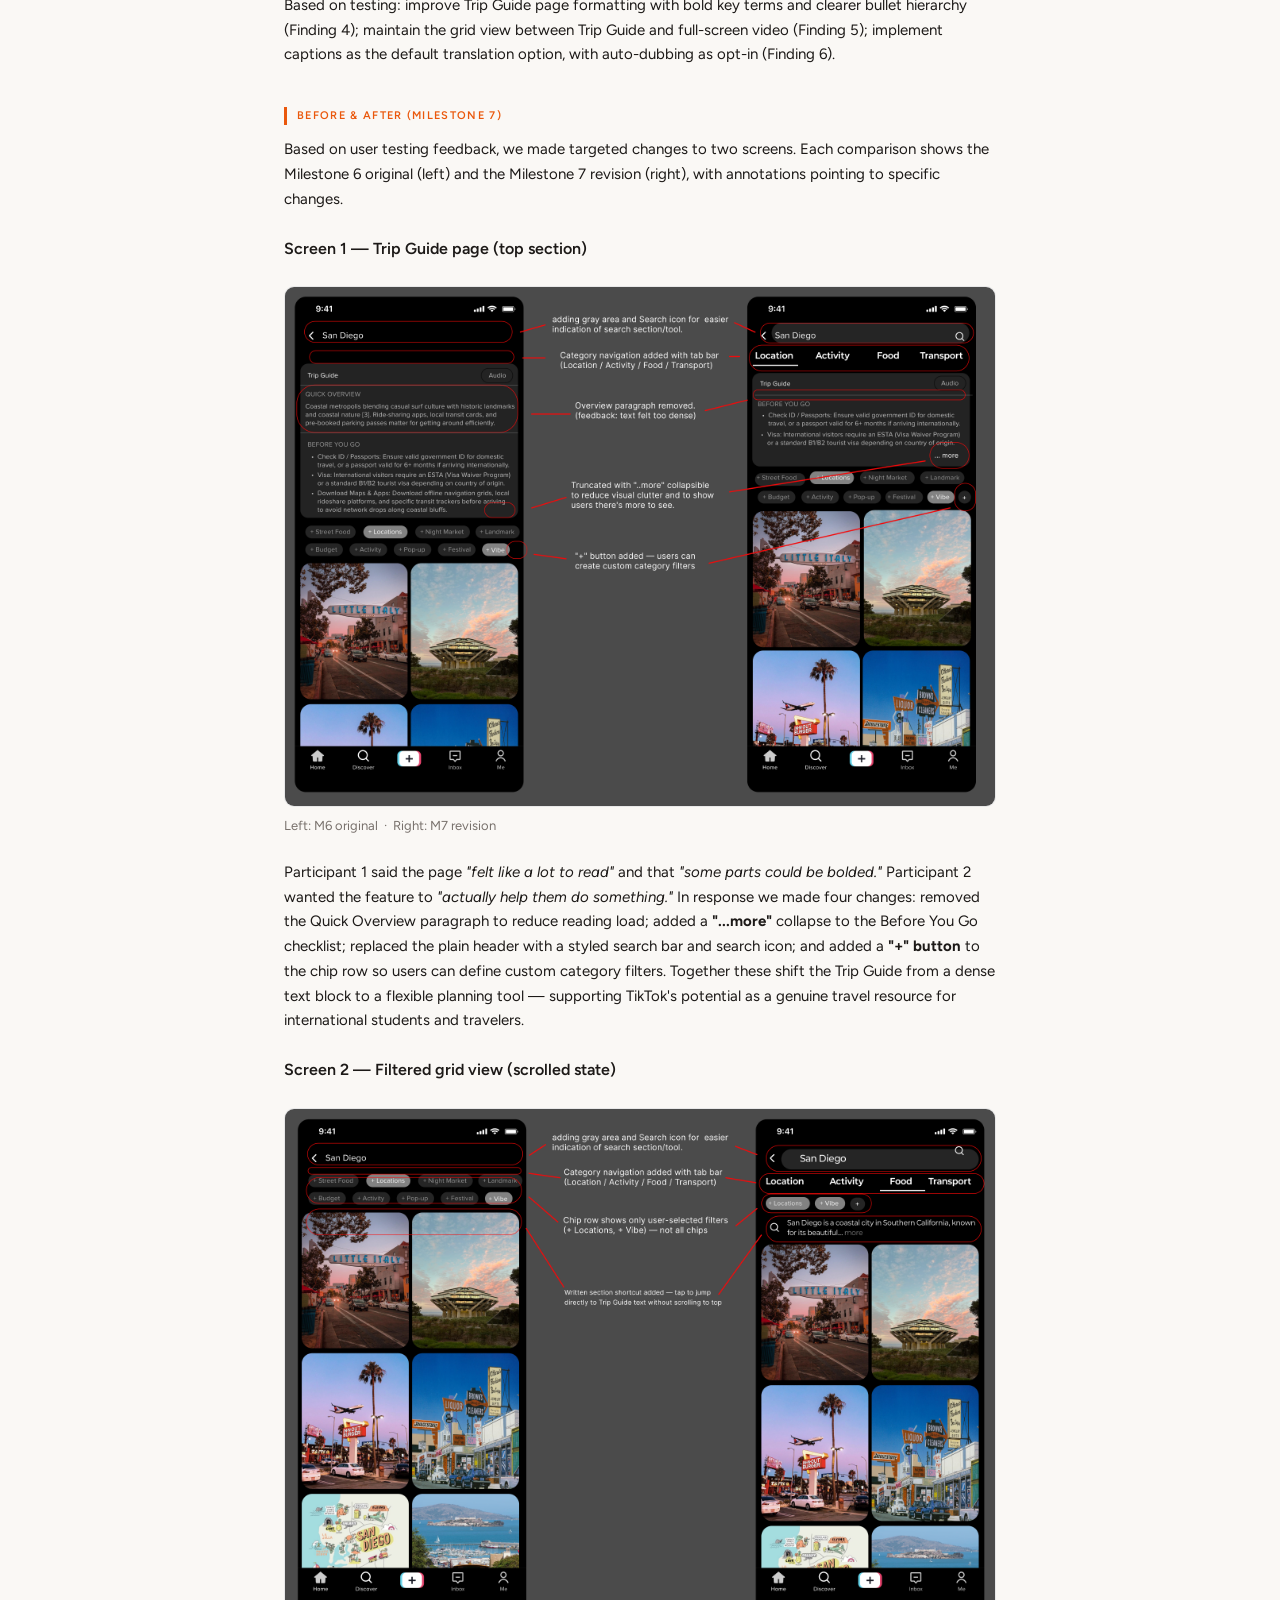
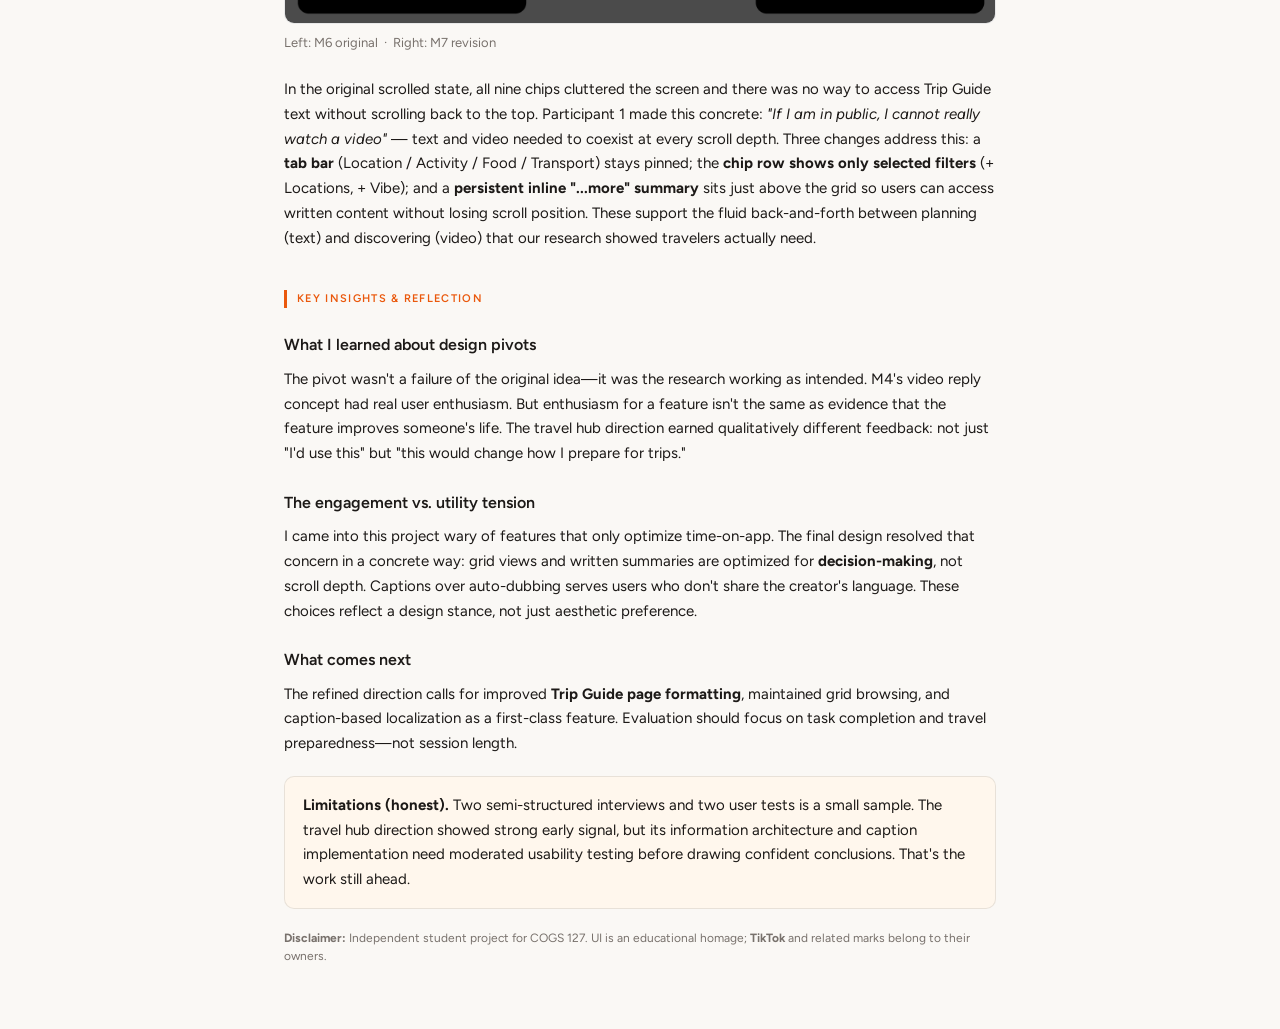
==== commit e2379e39: "Final case study: people-focused problem statement, real subtitle, clearer title Co-Authored-By: Cla" ====
--- a/cogs127-case-study/index.html
+++ b/cogs127-case-study/index.html
@@ -294,6 +294,30 @@
       padding: 0.2rem 0.6rem;
       border-radius: 99px;
     }
+    /* ── people-focused problem statement in hero ── */
+    .hero-problem {
+      background: var(--block-bg);
+      border: 1px solid var(--border);
+      border-left: 4px solid var(--accent);
+      border-radius: 12px;
+      padding: 1rem 1.125rem;
+      margin: 1.25rem 0 1.5rem;
+    }
+    .hero-problem-label {
+      display: inline-block;
+      font-size: 0.6875rem;
+      font-weight: 700;
+      letter-spacing: 0.1em;
+      text-transform: uppercase;
+      color: var(--accent);
+      margin-bottom: 0.4rem;
+    }
+    .hero-problem p {
+      margin: 0;
+      font-size: 1rem;
+      line-height: 1.55;
+      color: var(--text);
+    }
     /* ── milestone badge ── */
     .milestone-badge {
       display: inline-flex;
@@ -446,23 +470,29 @@
         <p class="back"><a href="../">← Portfolio home</a></p>
       </div>
 
-      <h1>From video replies to a Cultural Travel Hub: a TikTok UX pivot</h1>
+      <h1>Helping travelers understand a new place, faster</h1>
+      <p class="subtitle">
+        A TikTok concept that turns scattered travel clips into an organized, destination-by-destination guide for newcomers.
+      </p>
       <div class="tag-pills">
         <span class="tag-pill">COGS 127</span>
         <span class="tag-pill">Data-Driven UX / Product Design</span>
         <span class="tag-pill">Spring 2026</span>
         <span class="tag-pill">UC San Diego</span>
-        <span class="tag-pill">Ran Ji</span>
-      </div>
-      <p class="subtitle">
-        Team: Nicholas Campos, Christian Lee, Chuck Davies, Ran Ji · TA section project
-      </p>
+      </div>
+
+      <div class="hero-problem">
+        <span class="hero-problem-label">The problem</span>
+        <p>
+          Young adults (18–30) increasingly use TikTok to research a place before they travel, study abroad, or move somewhere new. But what they need is scattered across unrelated videos with no structure — so they're never sure they've actually understood the place. They need a way to intentionally explore <strong>organized, trustworthy content</strong> about where they're going.
+        </p>
+      </div>
 
       <p class="lead">
-        We started with one problem—video replies buried inside TikTok's comment section—and ended up somewhere more interesting: a <strong>Cultural Travel Hub</strong> that helps young adults actually do something with the content they discover. This is the story of that pivot.
+        We started somewhere else entirely—chasing video replies buried inside TikTok's comment section—and ended up somewhere more useful: a <strong>Cultural Travel Hub</strong> that helps people actually prepare for a place instead of just scrolling past it. This is the story of how user testing changed our minds.
       </p>
       <p class="meta">
-        <strong>Milestone 4 → Milestone 5:</strong> the project evolved from structured video-reply browsing to a practical travel guide experience. This write-up covers the full arc—original concept, research, the moment we changed direction, and the final design.
+        Team: Nicholas Campos, Christian Lee, Chuck Davies, Ran Ji · TA section project. This write-up is my own framing of the work, covering the original concept, research, the moment we changed direction, and the final design.
       </p>
     </div>
 
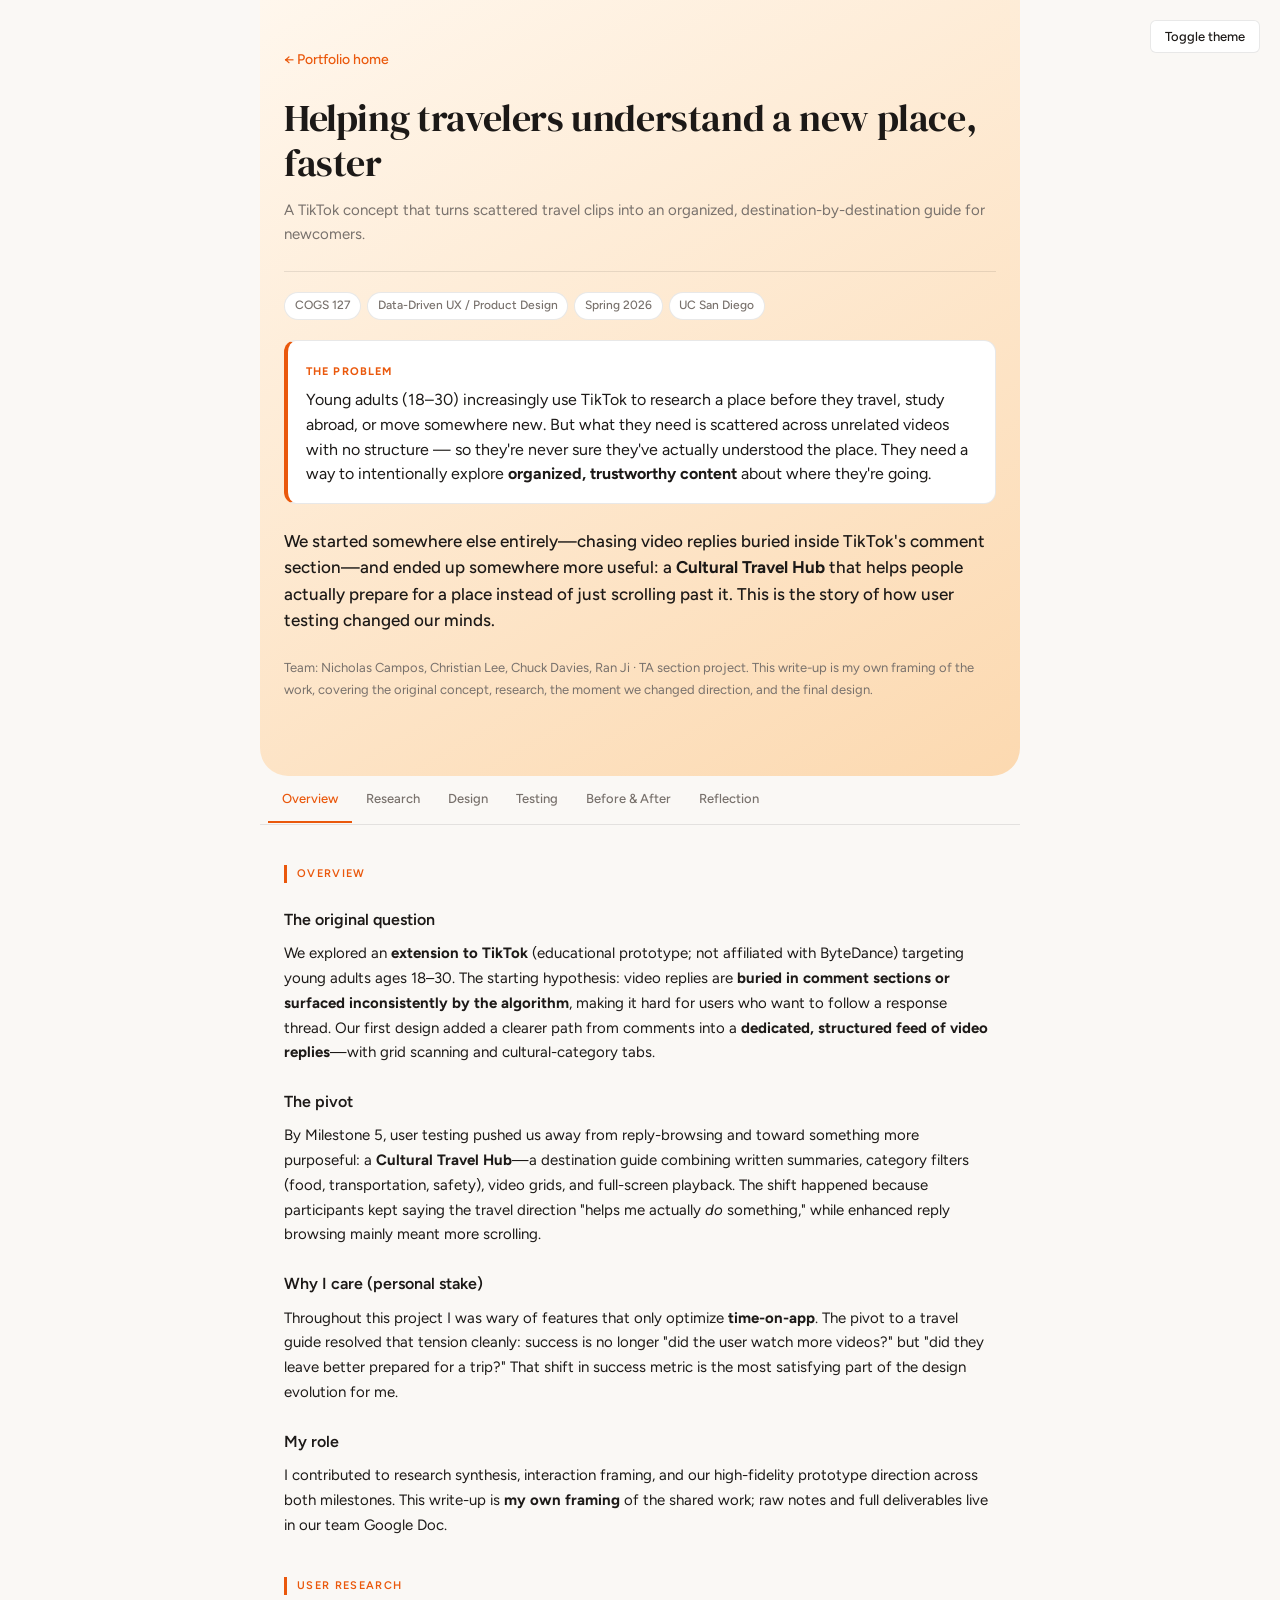
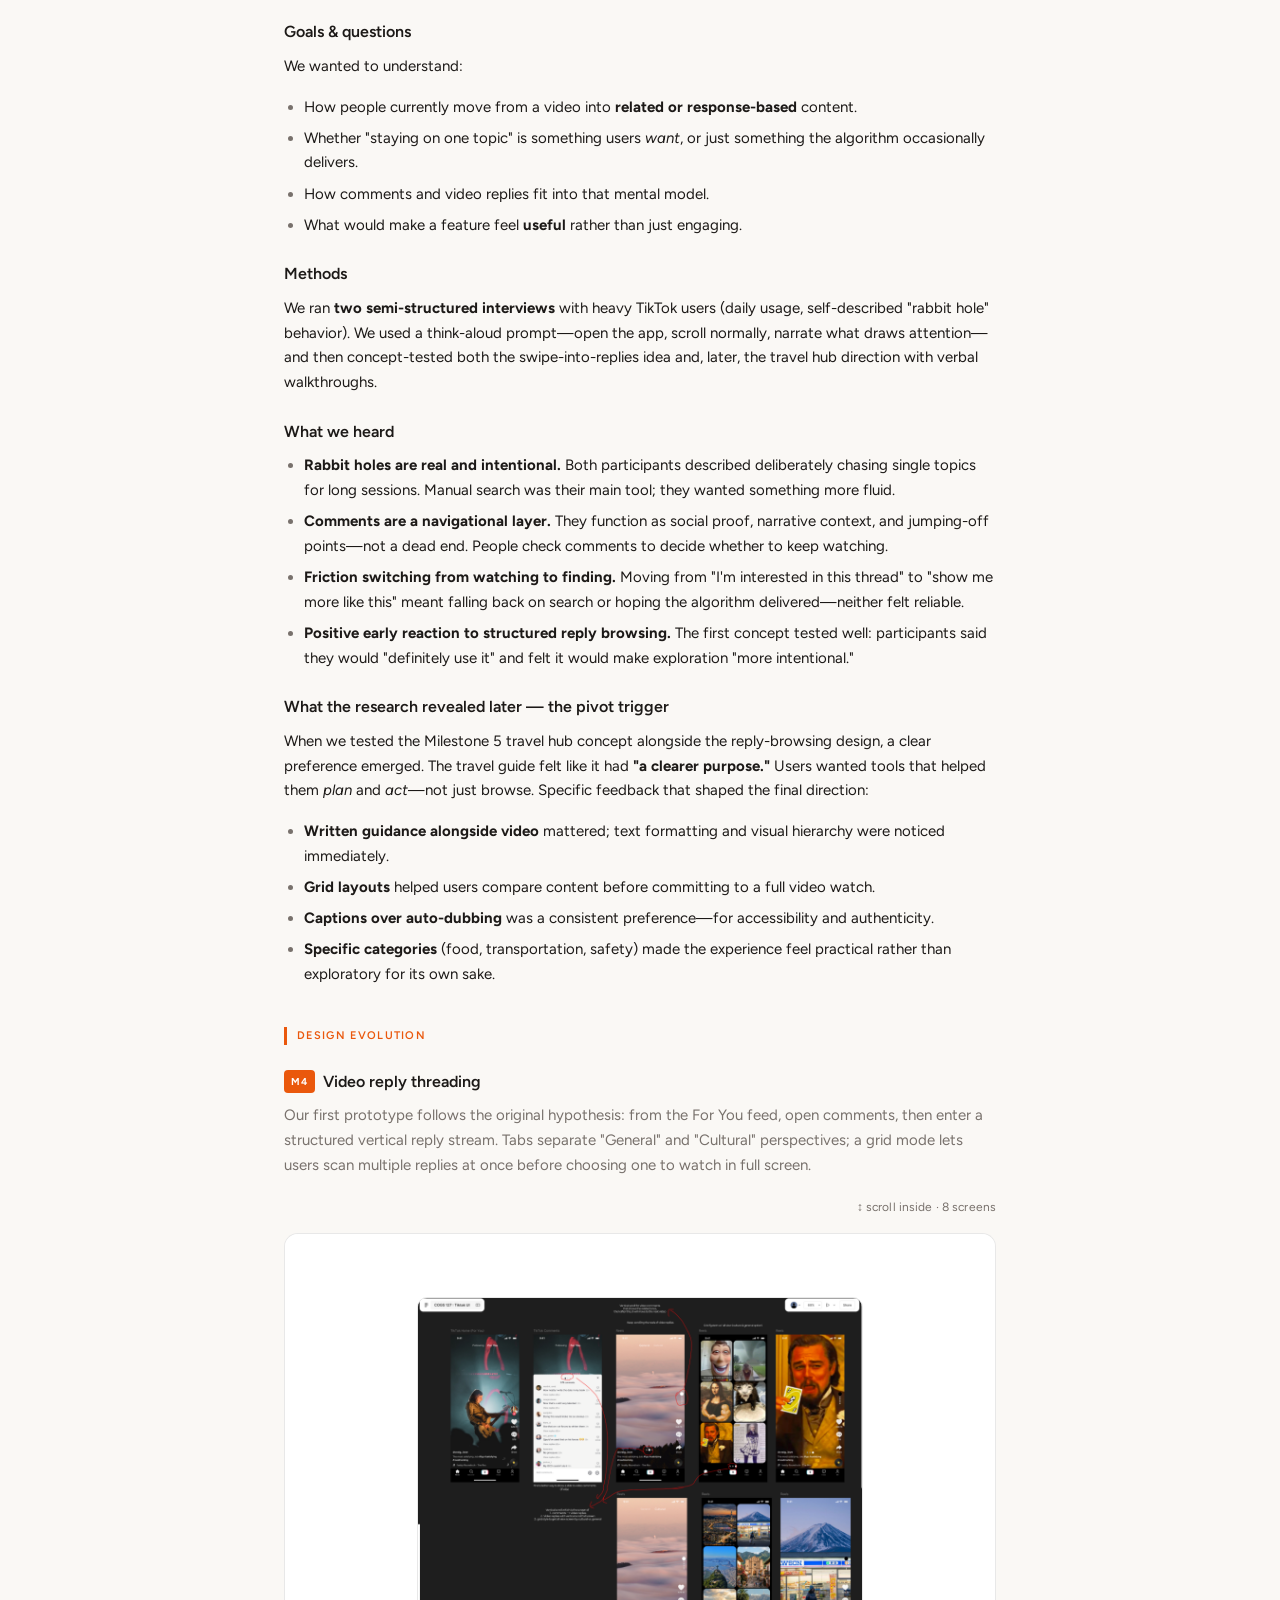
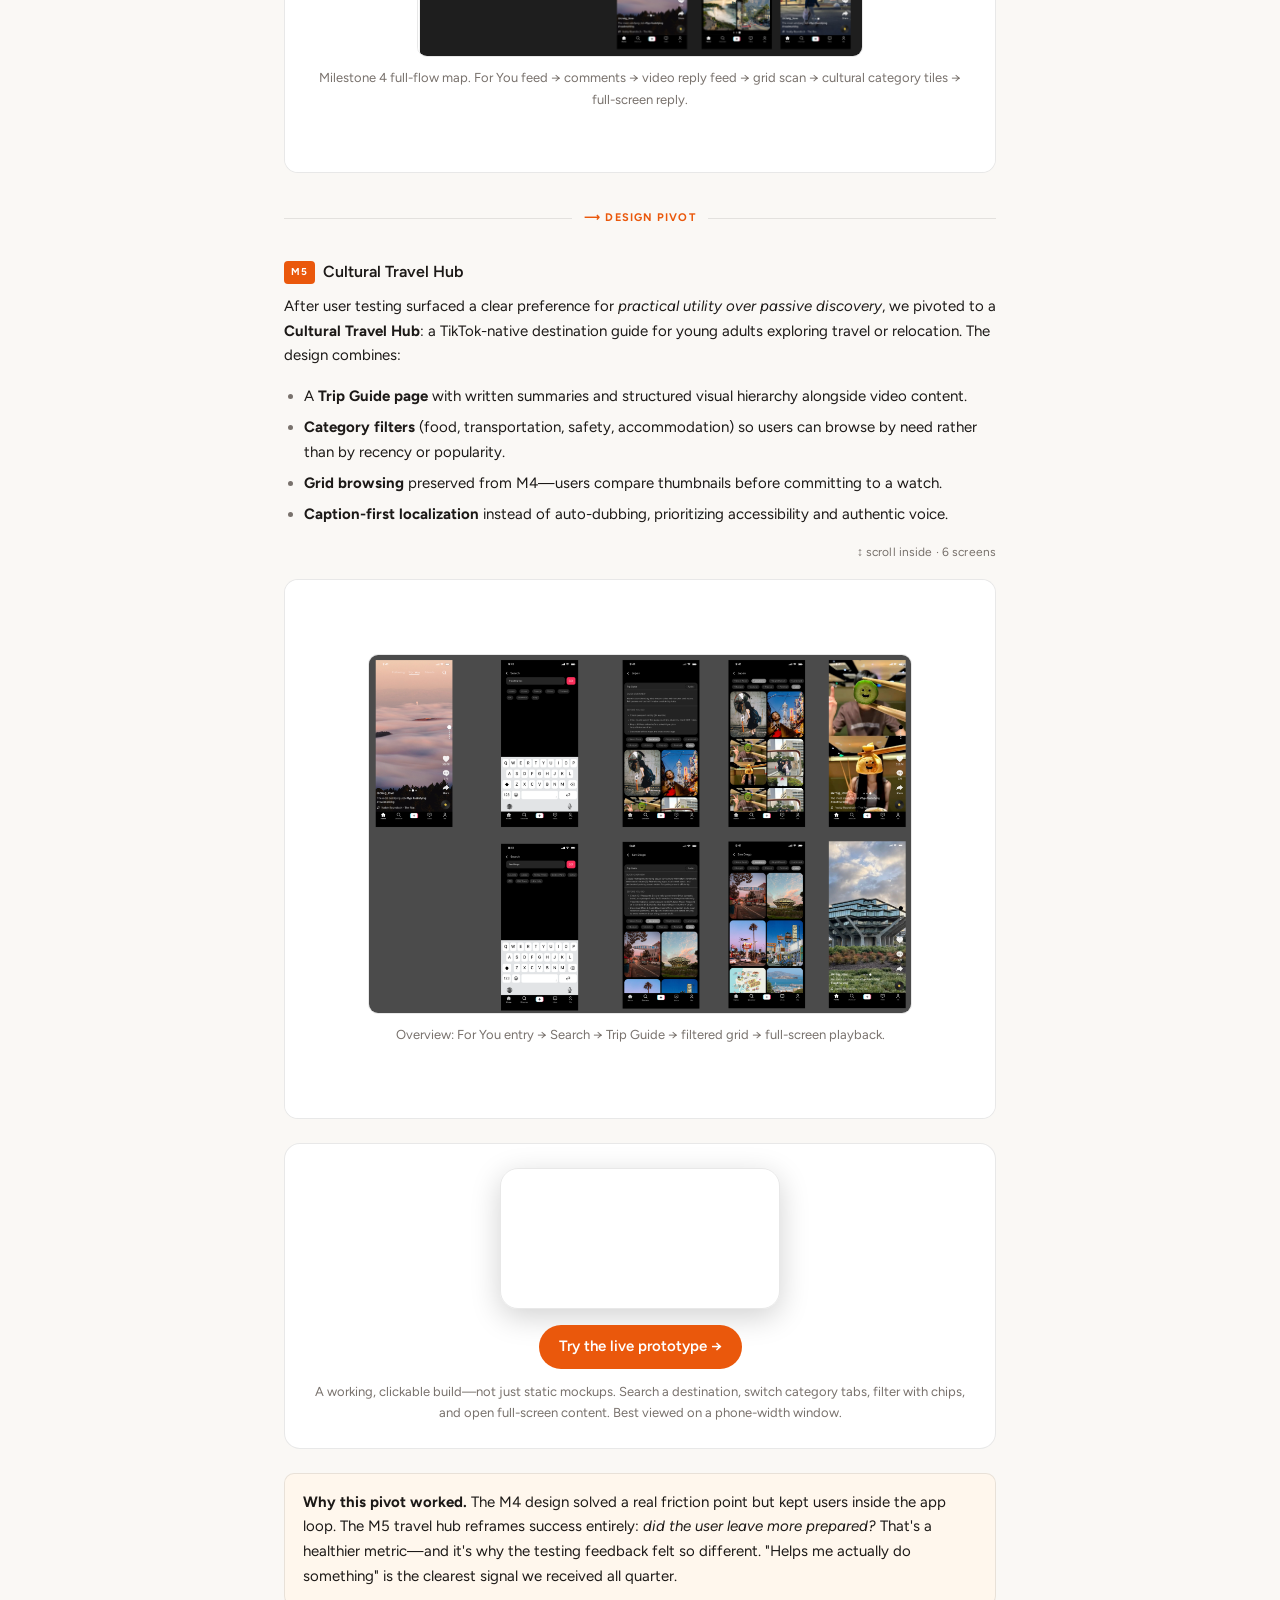
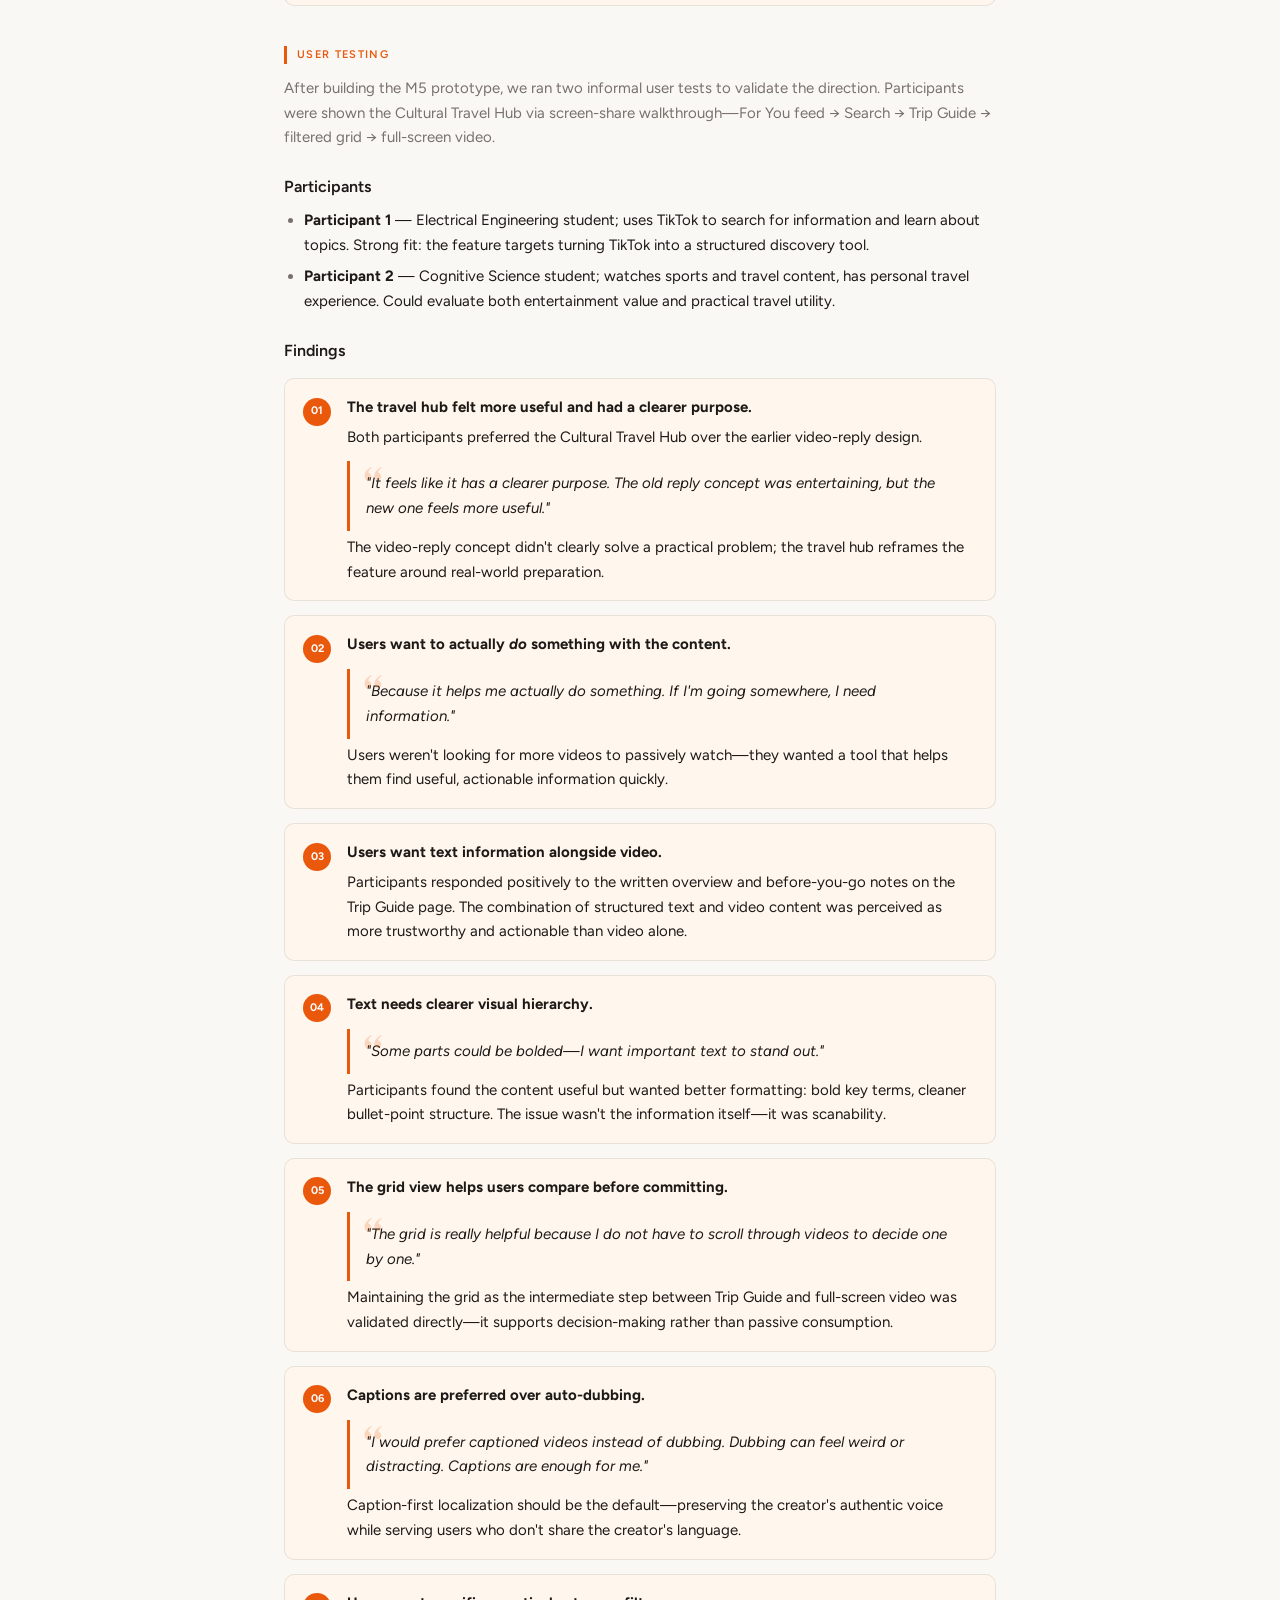
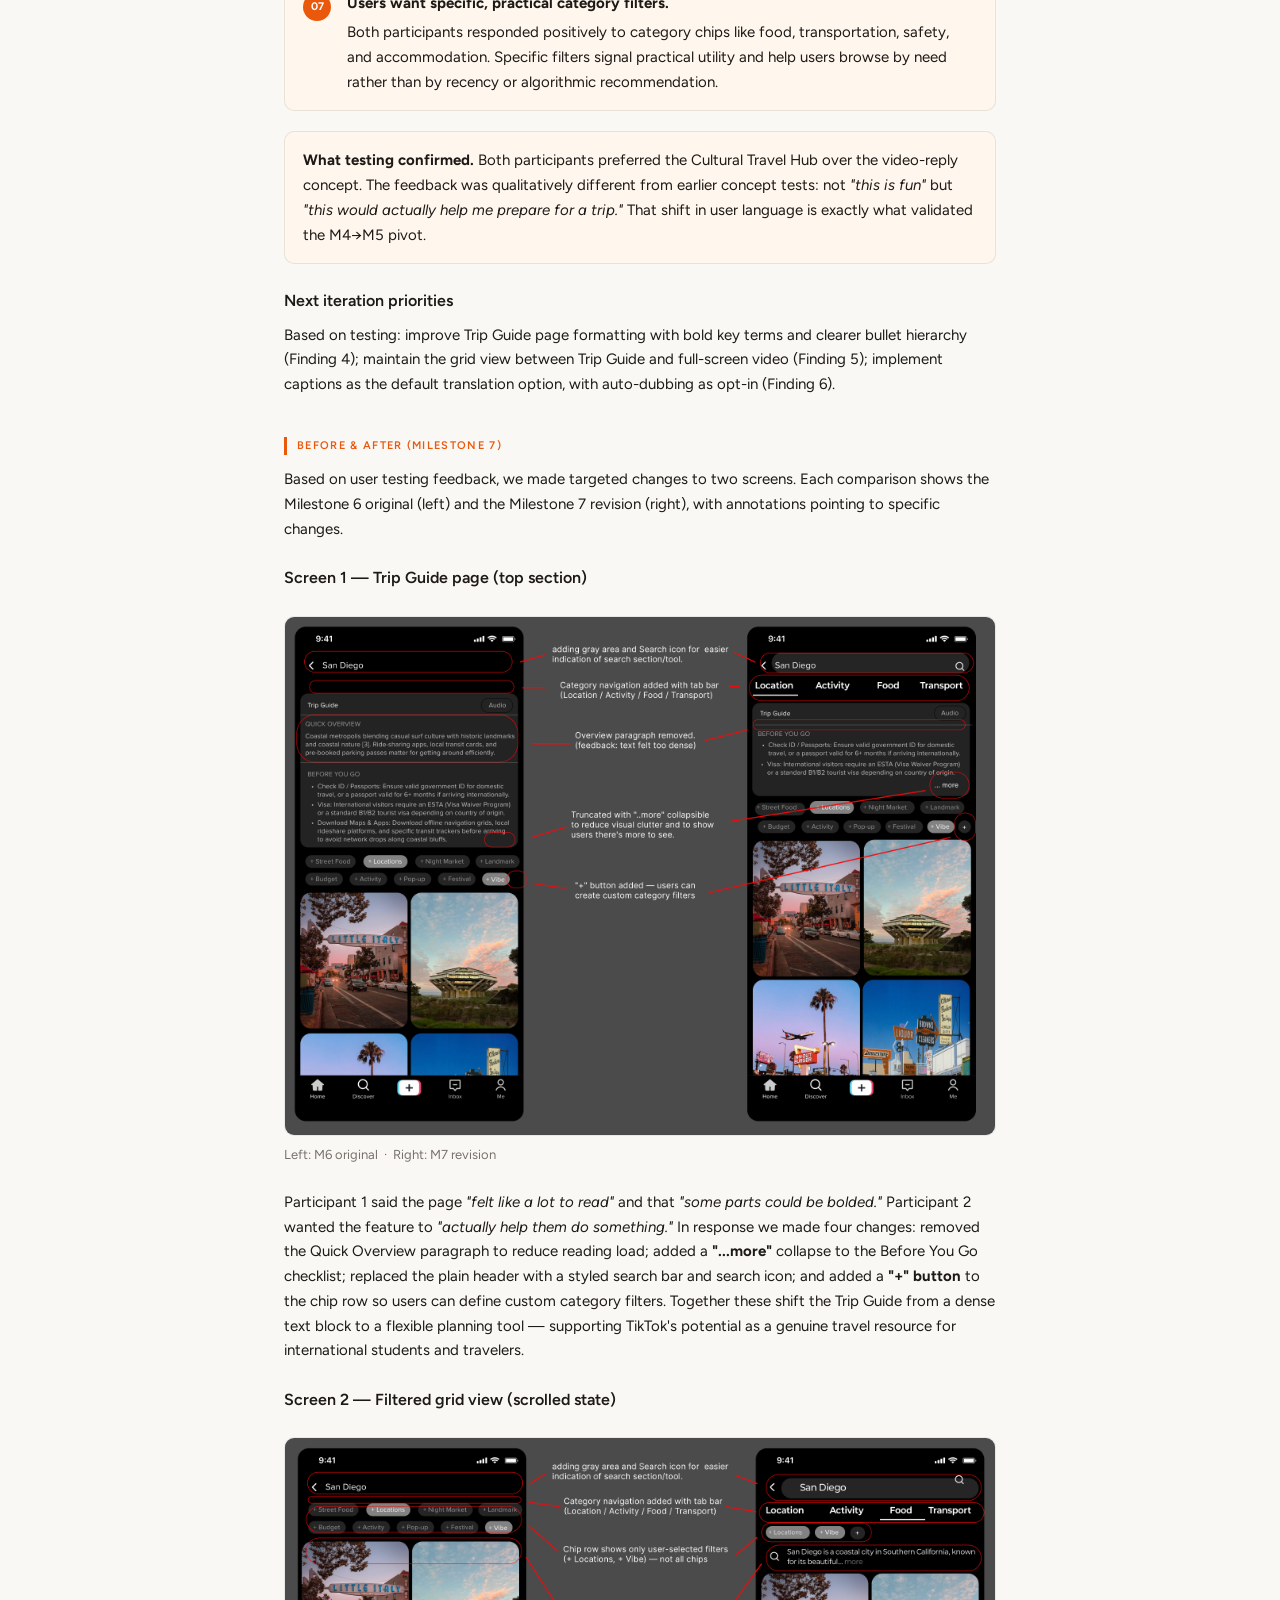
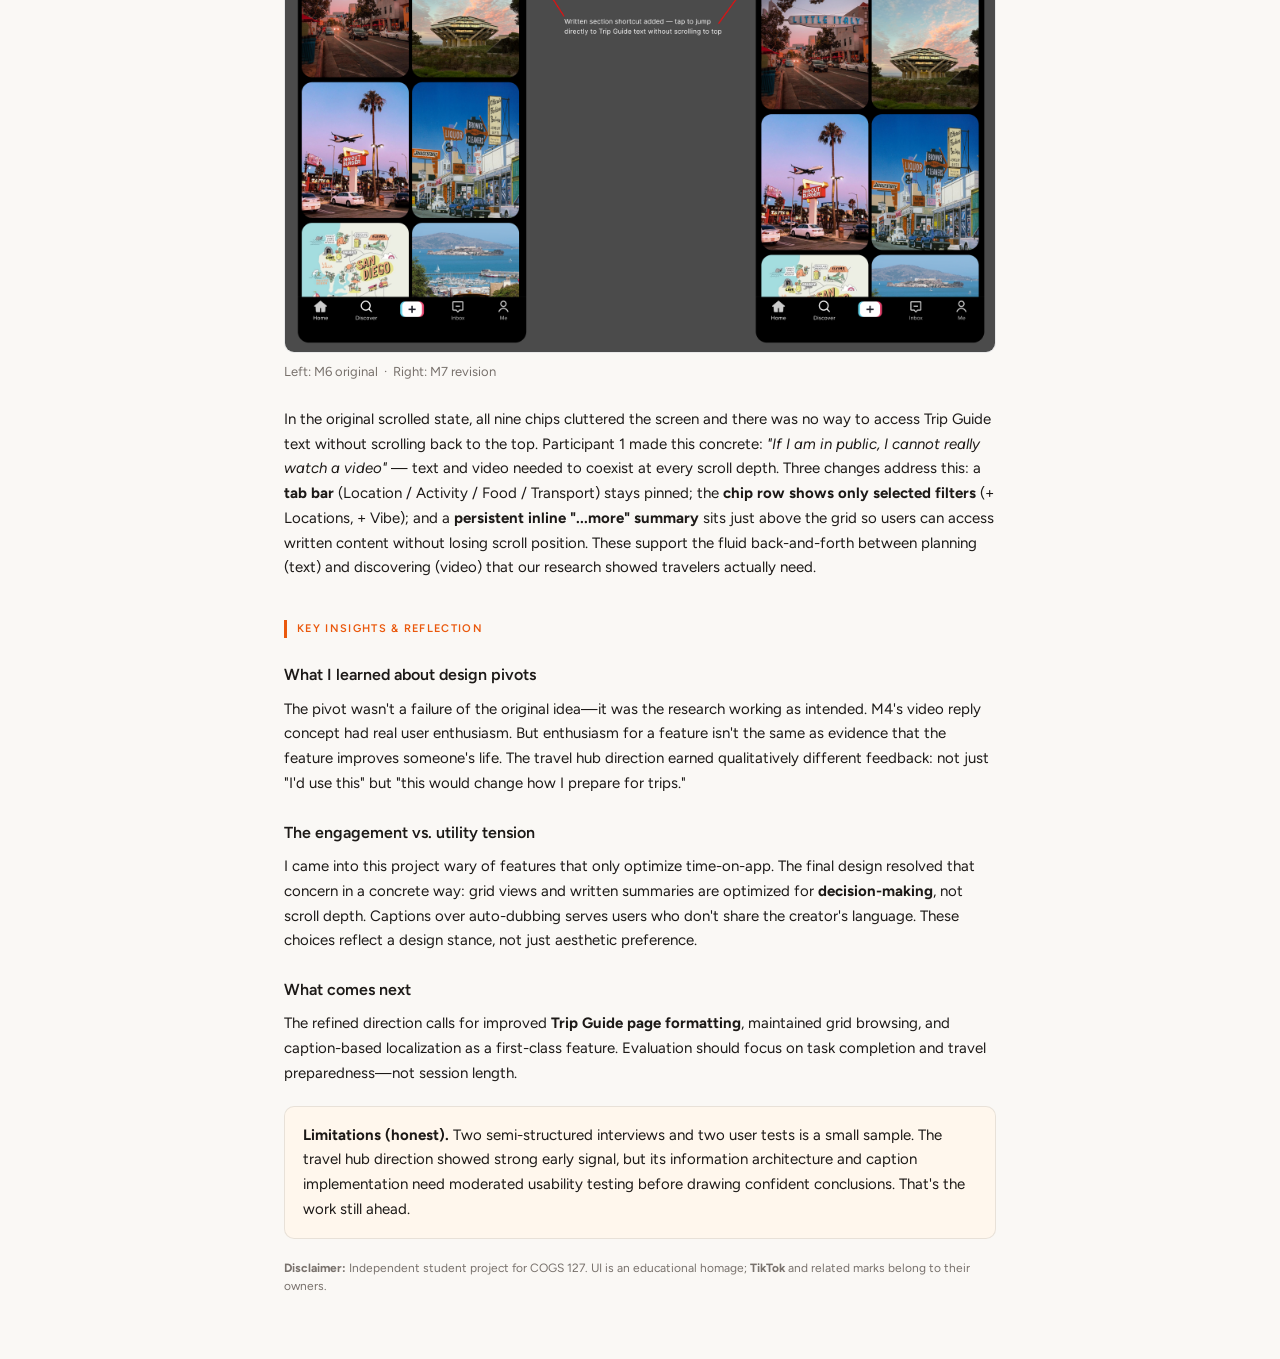
==== commit 5d232fff: "Embed live interactive prototype demo video + try-it link in case study Co-Authored-By: Claude Sonne" ====
--- a/cogs127-case-study/index.html
+++ b/cogs127-case-study/index.html
@@ -175,6 +175,40 @@
       border-radius: 12px;
       border: 1px solid var(--border);
     }
+    /* ── live interactive prototype demo ── */
+    .demo-block {
+      background: var(--block-bg);
+      border: 1px solid var(--border);
+      border-radius: 16px;
+      padding: 1.5rem;
+      margin: 1.5rem 0;
+      text-align: center;
+    }
+    .demo-video {
+      display: block;
+      width: 100%;
+      max-width: 280px;
+      margin: 0 auto 1rem;
+      border-radius: 18px;
+      border: 1px solid var(--border);
+      box-shadow: 0 8px 30px rgba(0,0,0,0.18);
+    }
+    .demo-cta {
+      display: inline-block;
+      background: var(--accent);
+      color: #fff;
+      font-weight: 600;
+      font-size: 0.9375rem;
+      padding: 0.6rem 1.25rem;
+      border-radius: 99px;
+      text-decoration: none;
+    }
+    .demo-cta:hover { background: var(--accent-hover); color: #fff; }
+    .demo-note {
+      font-size: 0.8125rem;
+      color: var(--text-muted);
+      margin: 0.75rem 0 0;
+    }
     .proto-intro {
       font-size: 0.9375rem;
       color: var(--text-muted);
@@ -643,6 +677,12 @@
         <img src="images/m5-screen-5.png" alt="Screen 5: Full-screen video playback — Japan food content and San Diego Geisel Library" loading="lazy" />
         <figcaption><strong>5 — Full-screen playback.</strong> Destination content in context, with caption-first localization preserving the creator's authentic voice.</figcaption>
       </figure>
+    </div>
+
+    <div class="demo-block">
+      <video class="demo-video" src="images/prototype-demo.mp4" autoplay loop muted playsinline></video>
+      <a class="demo-cta" href="https://sarajir.github.io/cogs127tiktokupdate/" target="_blank" rel="noopener">Try the live prototype →</a>
+      <p class="demo-note">A working, clickable build—not just static mockups. Search a destination, switch category tabs, filter with chips, and open full-screen content. Best viewed on a phone-width window.</p>
     </div>
 
     <div class="callout">
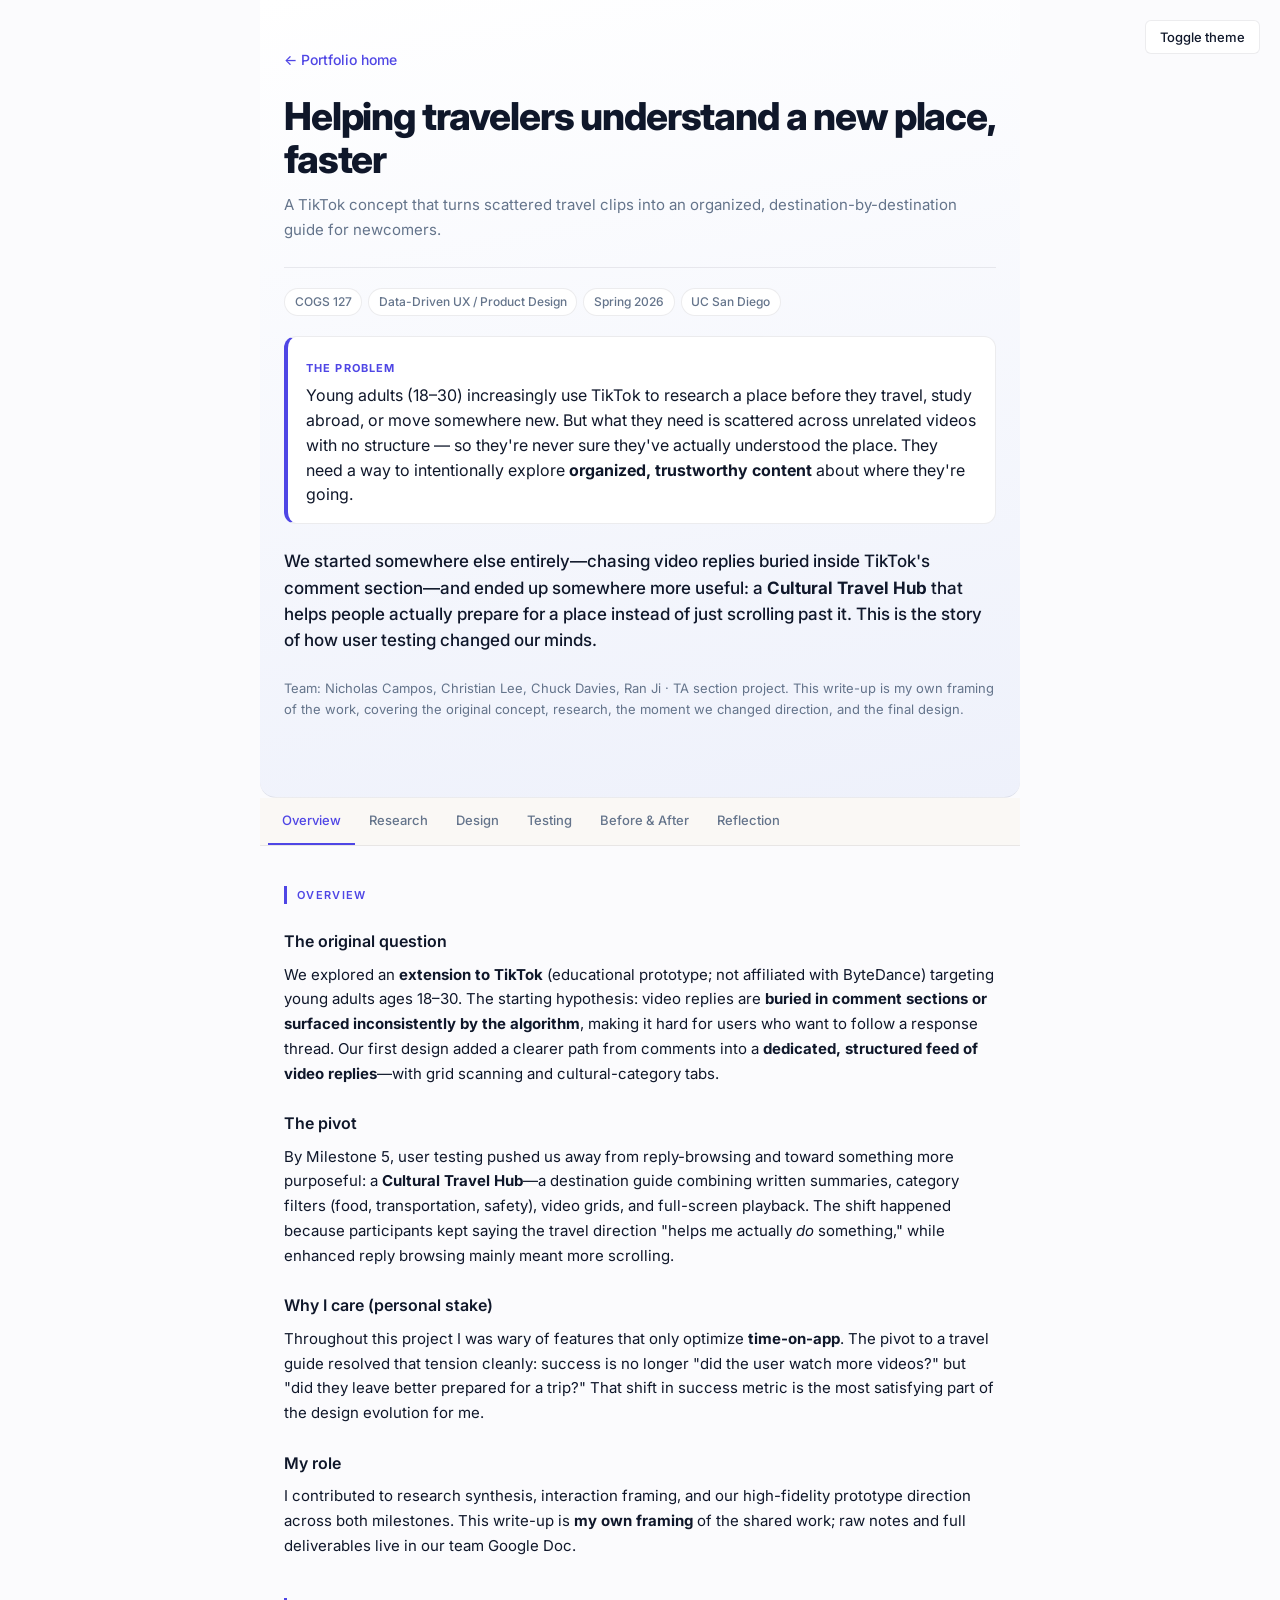
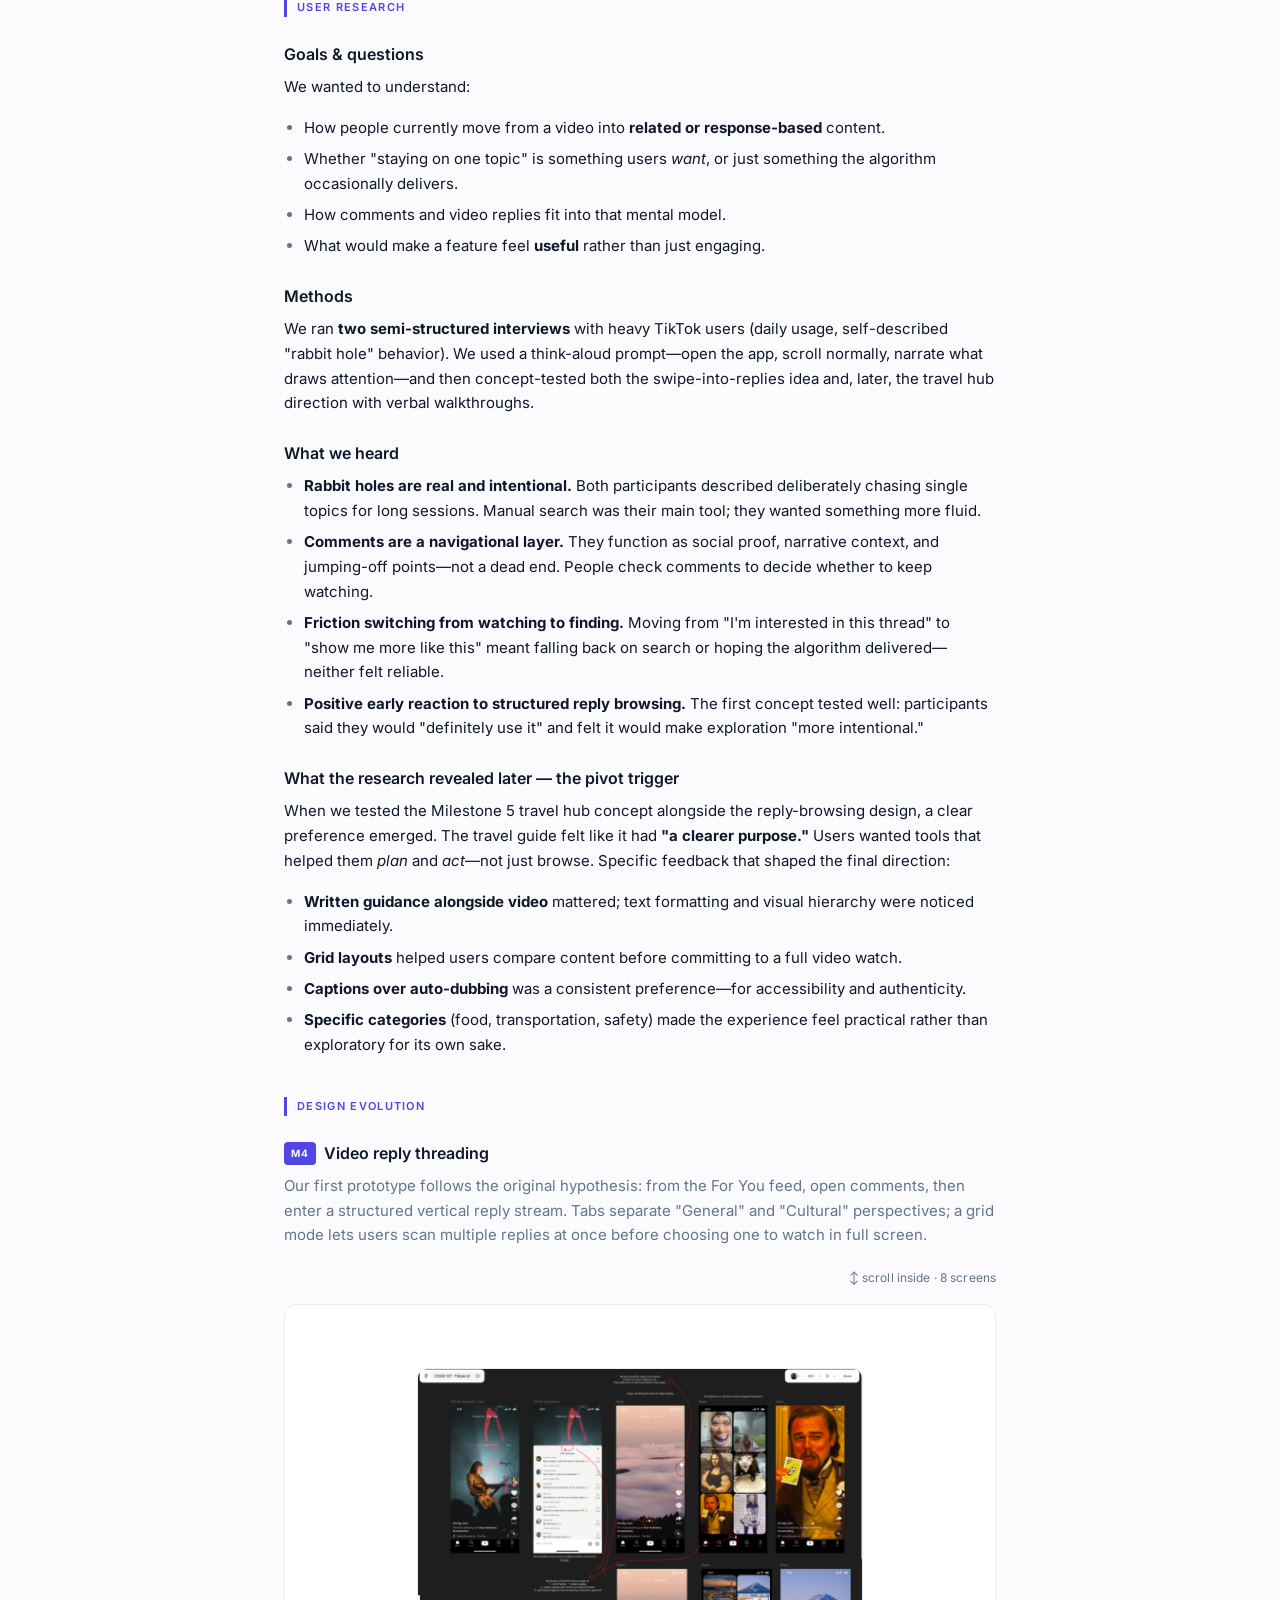
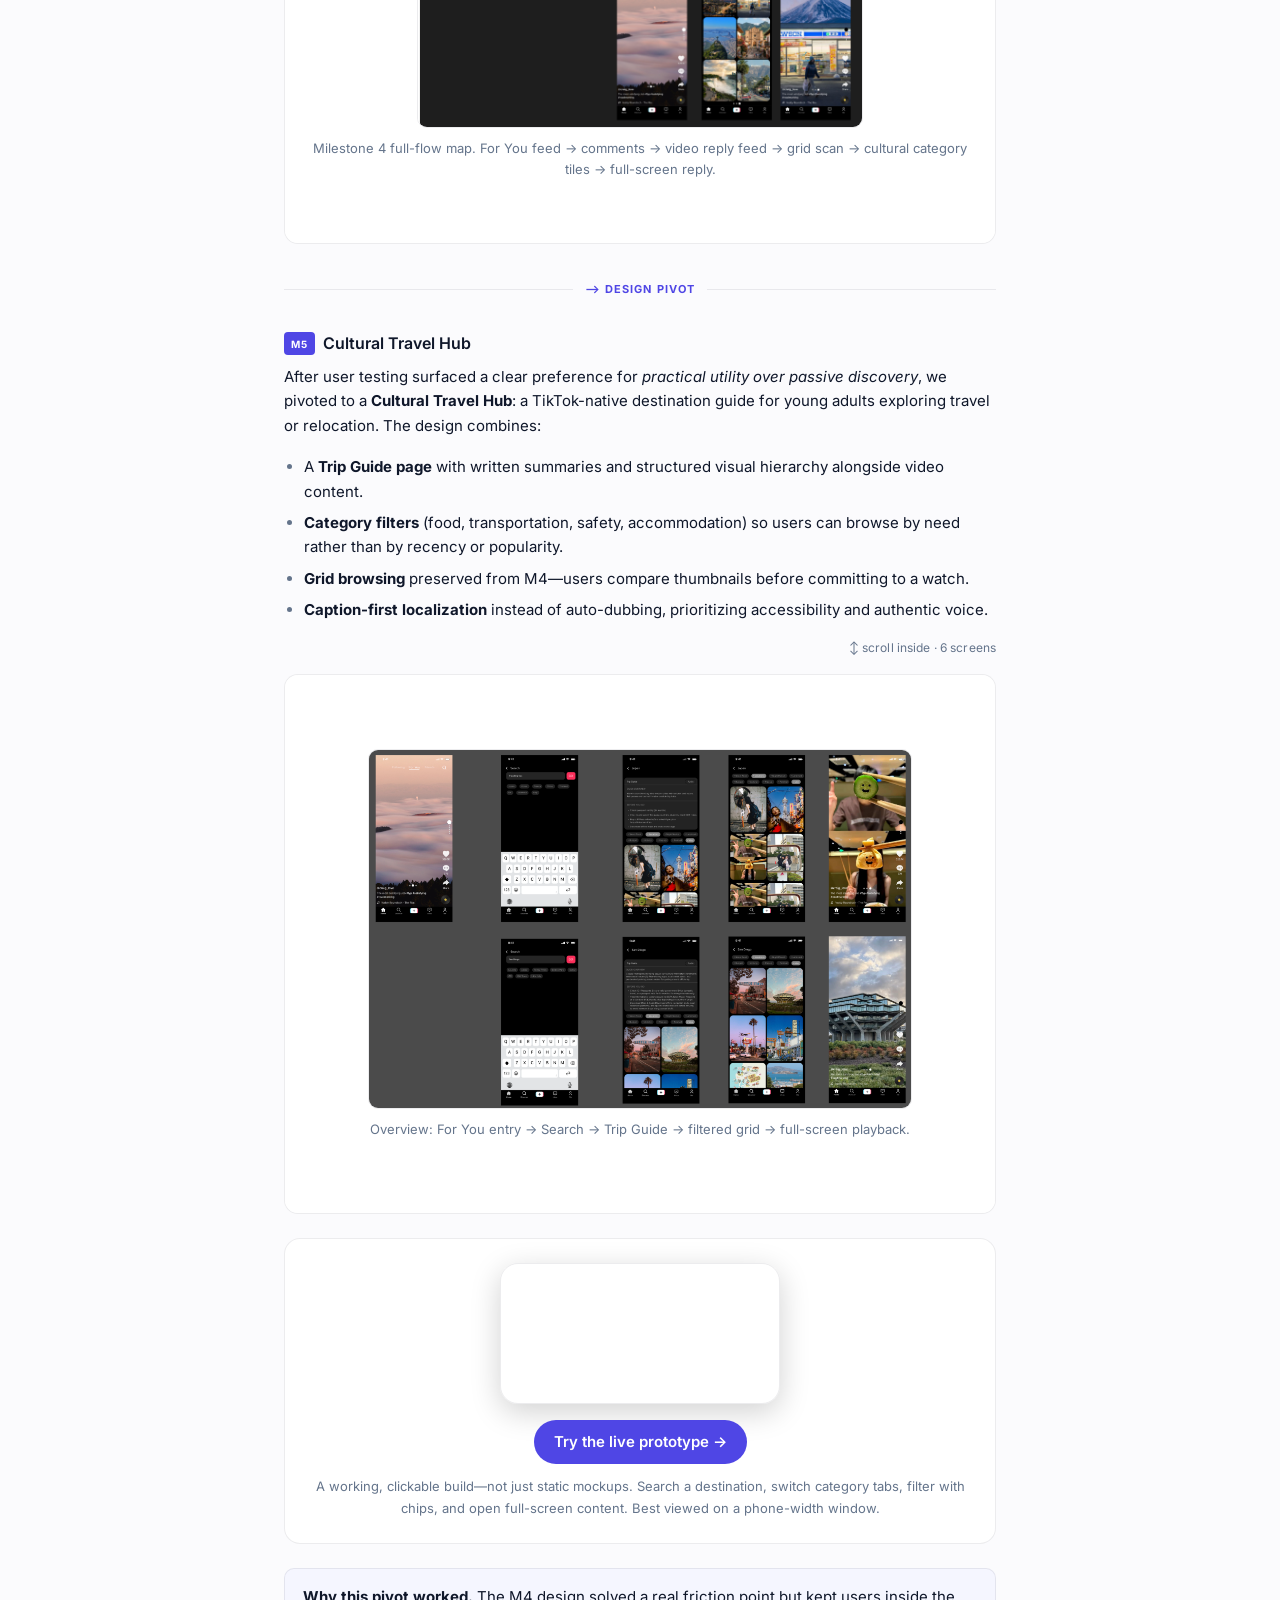
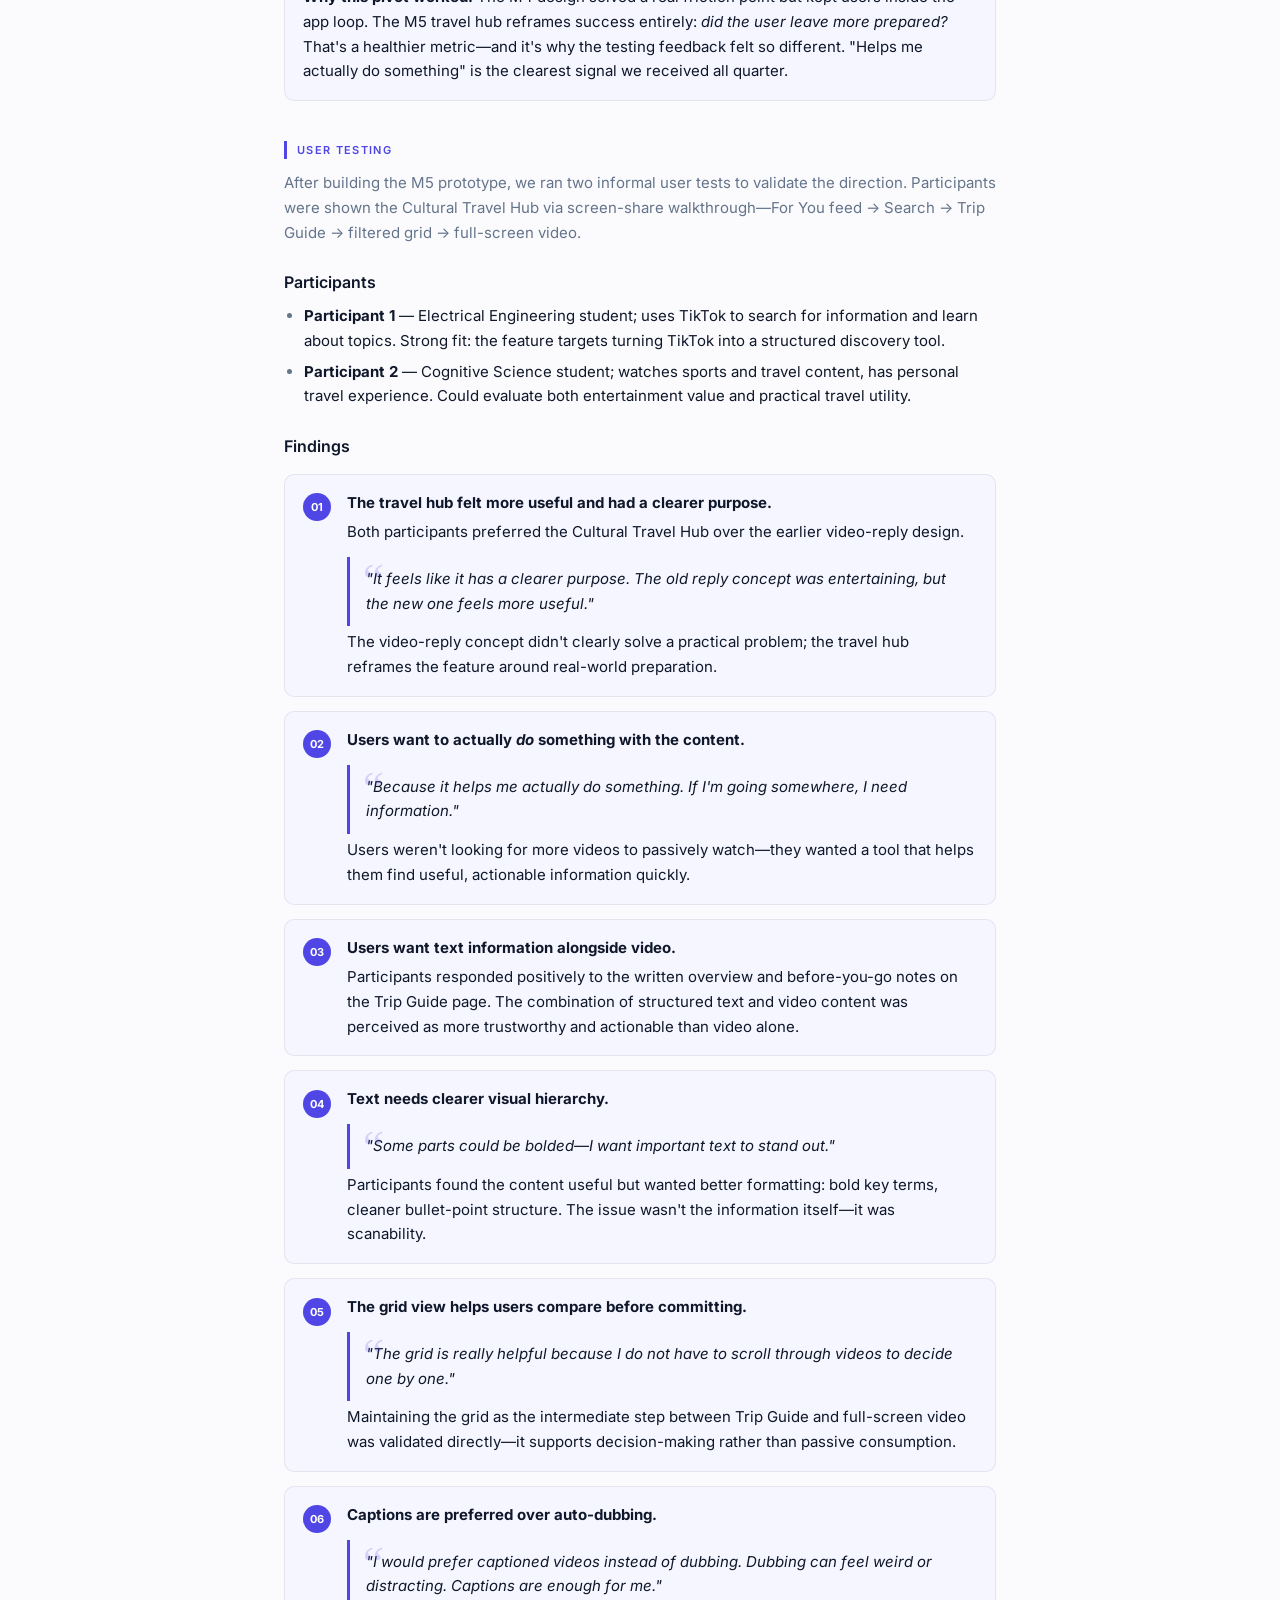
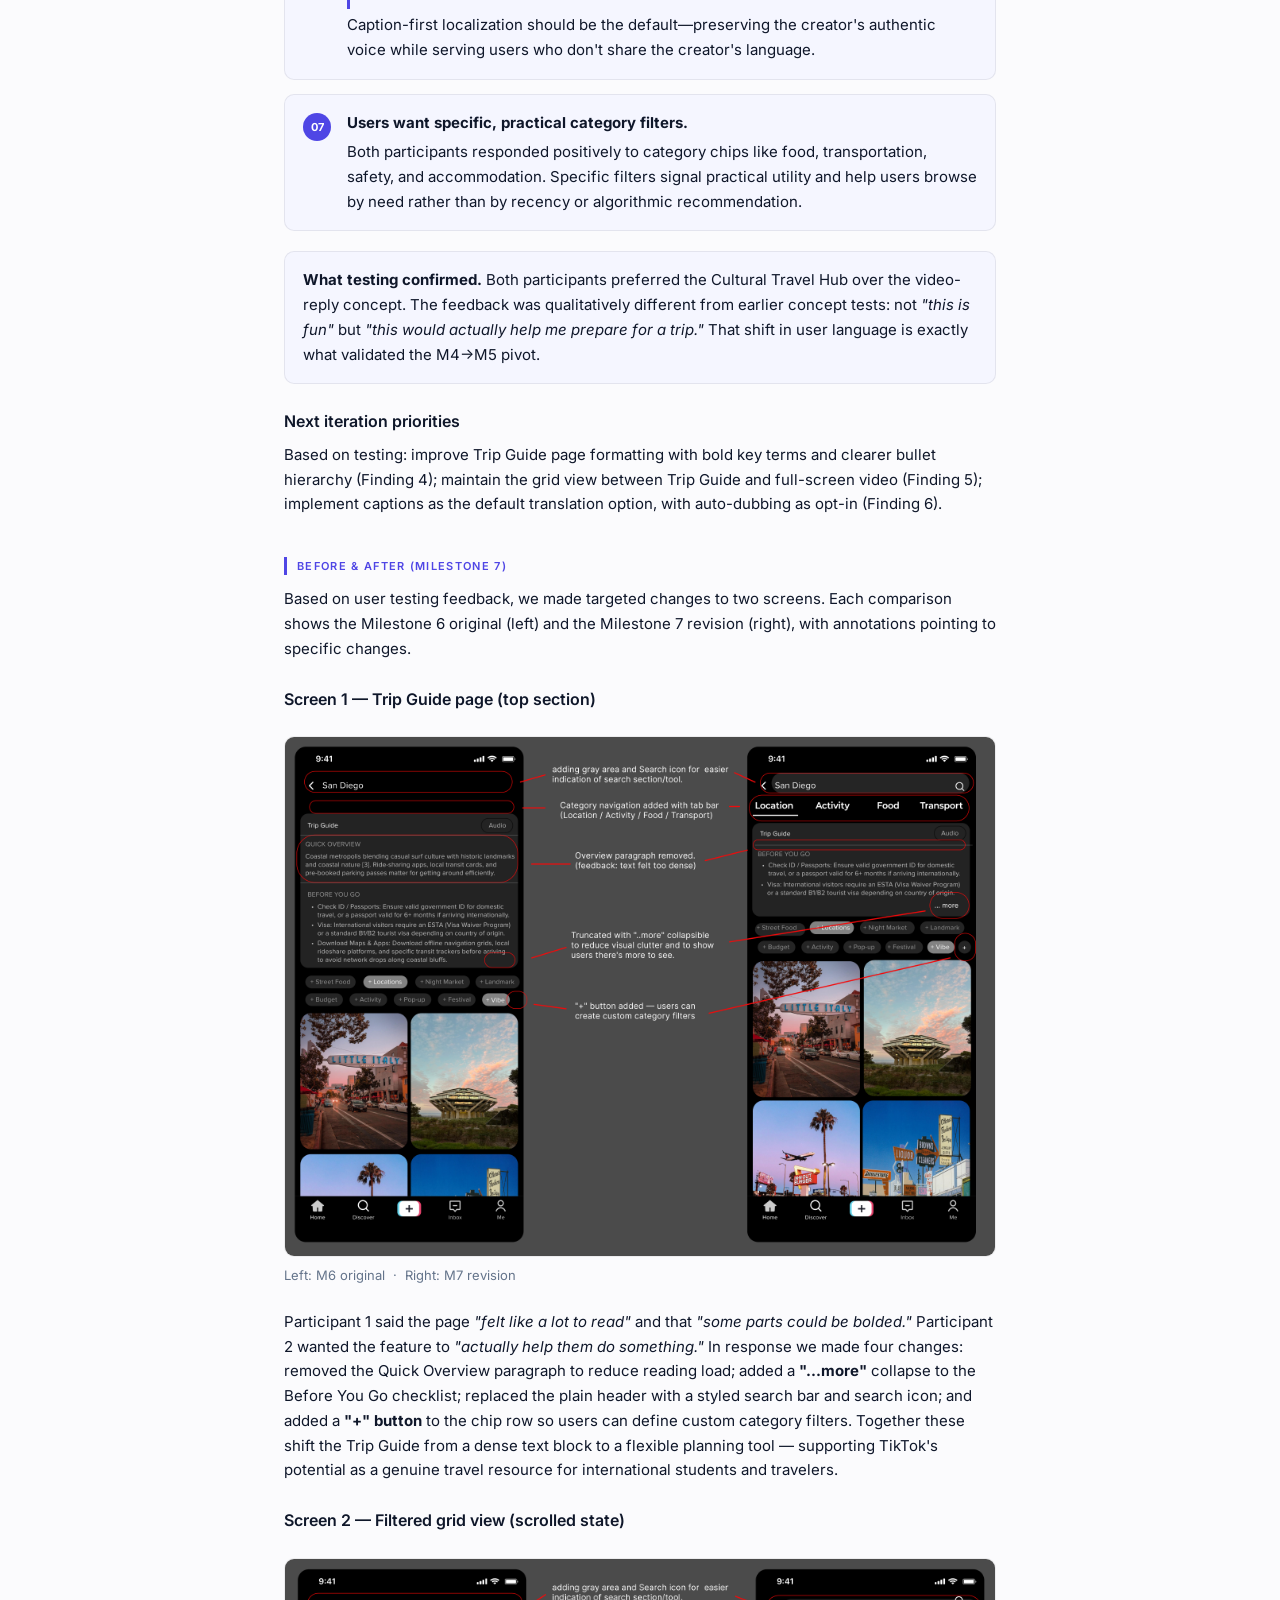
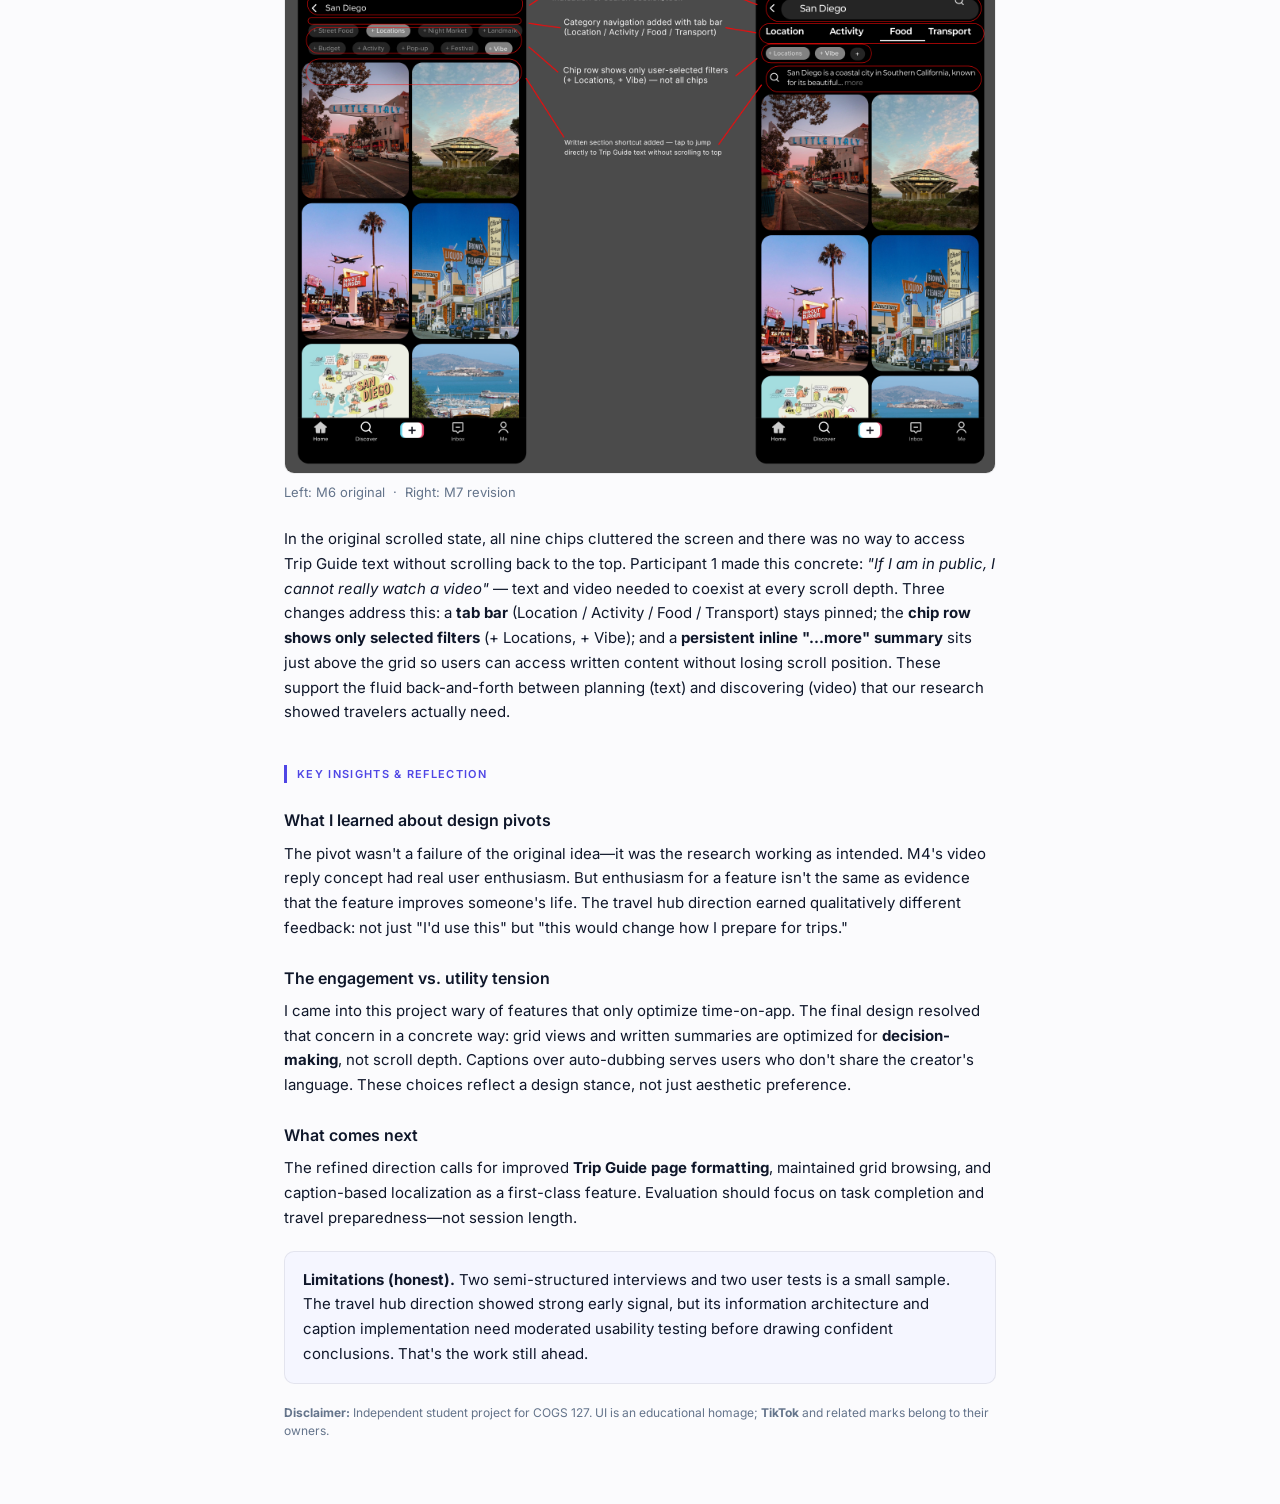
==== commit e03e4b3d: "Redesign case study: Clean Indigo palette + Inter typography Co-Authored-By: Claude Sonnet 4.6 <nore" ====
--- a/cogs127-case-study/index.html
+++ b/cogs127-case-study/index.html
@@ -6,37 +6,37 @@
   <title>COGS127 Case Study — Ran Ji</title>
   <link rel="preconnect" href="https://fonts.googleapis.com" />
   <link rel="preconnect" href="https://fonts.gstatic.com" crossorigin />
-  <link href="https://fonts.googleapis.com/css2?family=DM+Serif+Display:ital@0;1&family=Figtree:wght@400;500;600;700&display=swap" rel="stylesheet" />
+  <link href="https://fonts.googleapis.com/css2?family=Inter:wght@400;500;600;700;800&display=swap" rel="stylesheet" />
   <style>
     :root {
-      --bg: #faf8f5;
-      --text: #1c1917;
-      --text-muted: #78716c;
-      --accent: #ea580c;
-      --accent-soft: #fed7aa;
-      --accent-hover: #c2410c;
-      --border: rgba(0, 0, 0, 0.09);
+      --bg: #fbfbfd;
+      --text: #0f172a;
+      --text-muted: #64748b;
+      --accent: #4f46e5;
+      --accent-soft: #e0e7ff;
+      --accent-hover: #4338ca;
+      --border: rgba(15, 23, 42, 0.08);
       --block-bg: #ffffff;
-      --callout: #fff7ed;
-      --hero-from: #fff7ed;
-      --hero-to: #fcd9b0;
+      --callout: #f5f6ff;
+      --hero-from: #ffffff;
+      --hero-to: #eef1fb;
     }
     [data-theme="dark"] {
-      --bg: #110e0b;
-      --text: #f5f0eb;
-      --text-muted: #a09890;
-      --accent: #fb923c;
-      --accent-soft: #431407;
-      --accent-hover: #f97316;
-      --border: rgba(255, 255, 255, 0.1);
-      --block-bg: #1c1713;
-      --callout: #1f1208;
-      --hero-from: #1f1208;
-      --hero-to: #2d1a08;
+      --bg: #0b0f19;
+      --text: #e8eaf2;
+      --text-muted: #94a3b8;
+      --accent: #818cf8;
+      --accent-soft: #1e1b4b;
+      --accent-hover: #a5b4fc;
+      --border: rgba(255, 255, 255, 0.09);
+      --block-bg: #121725;
+      --callout: #14182a;
+      --hero-from: #0d1120;
+      --hero-to: #11163a;
     }
     * { box-sizing: border-box; }
     body {
-      font-family: 'Figtree', -apple-system, BlinkMacSystemFont, sans-serif;
+      font-family: 'Inter', -apple-system, BlinkMacSystemFont, sans-serif;
       background: var(--bg);
       color: var(--text);
       margin: 0;
@@ -55,12 +55,12 @@
     }
     .back-row { margin-bottom: 1.75rem; }
     h1 {
-      font-family: 'DM Serif Display', Georgia, serif;
+      font-family: 'Inter', -apple-system, BlinkMacSystemFont, sans-serif;
       font-size: 2.4rem;
-      font-weight: 400;
-      line-height: 1.18;
+      font-weight: 800;
+      line-height: 1.12;
       margin: 0 0 0.75rem 0;
-      letter-spacing: -0.01em;
+      letter-spacing: -0.03em;
     }
     .subtitle {
       font-size: 0.9375rem;
@@ -216,10 +216,11 @@
     }
     /* ── hero ── */
     .hero {
-      background: linear-gradient(150deg, var(--hero-from) 0%, var(--hero-to) 100%);
+      background: linear-gradient(170deg, var(--hero-from) 0%, var(--hero-to) 100%);
       margin: 0 -1.5rem 0;
       padding: 3rem 1.5rem 2.75rem;
-      border-radius: 0 0 28px 28px;
+      border-radius: 0 0 16px 16px;
+      border-bottom: 1px solid var(--border);
     }
     .hero .back-row { margin-bottom: 1.5rem; }
     /* ── sticky section nav ── */
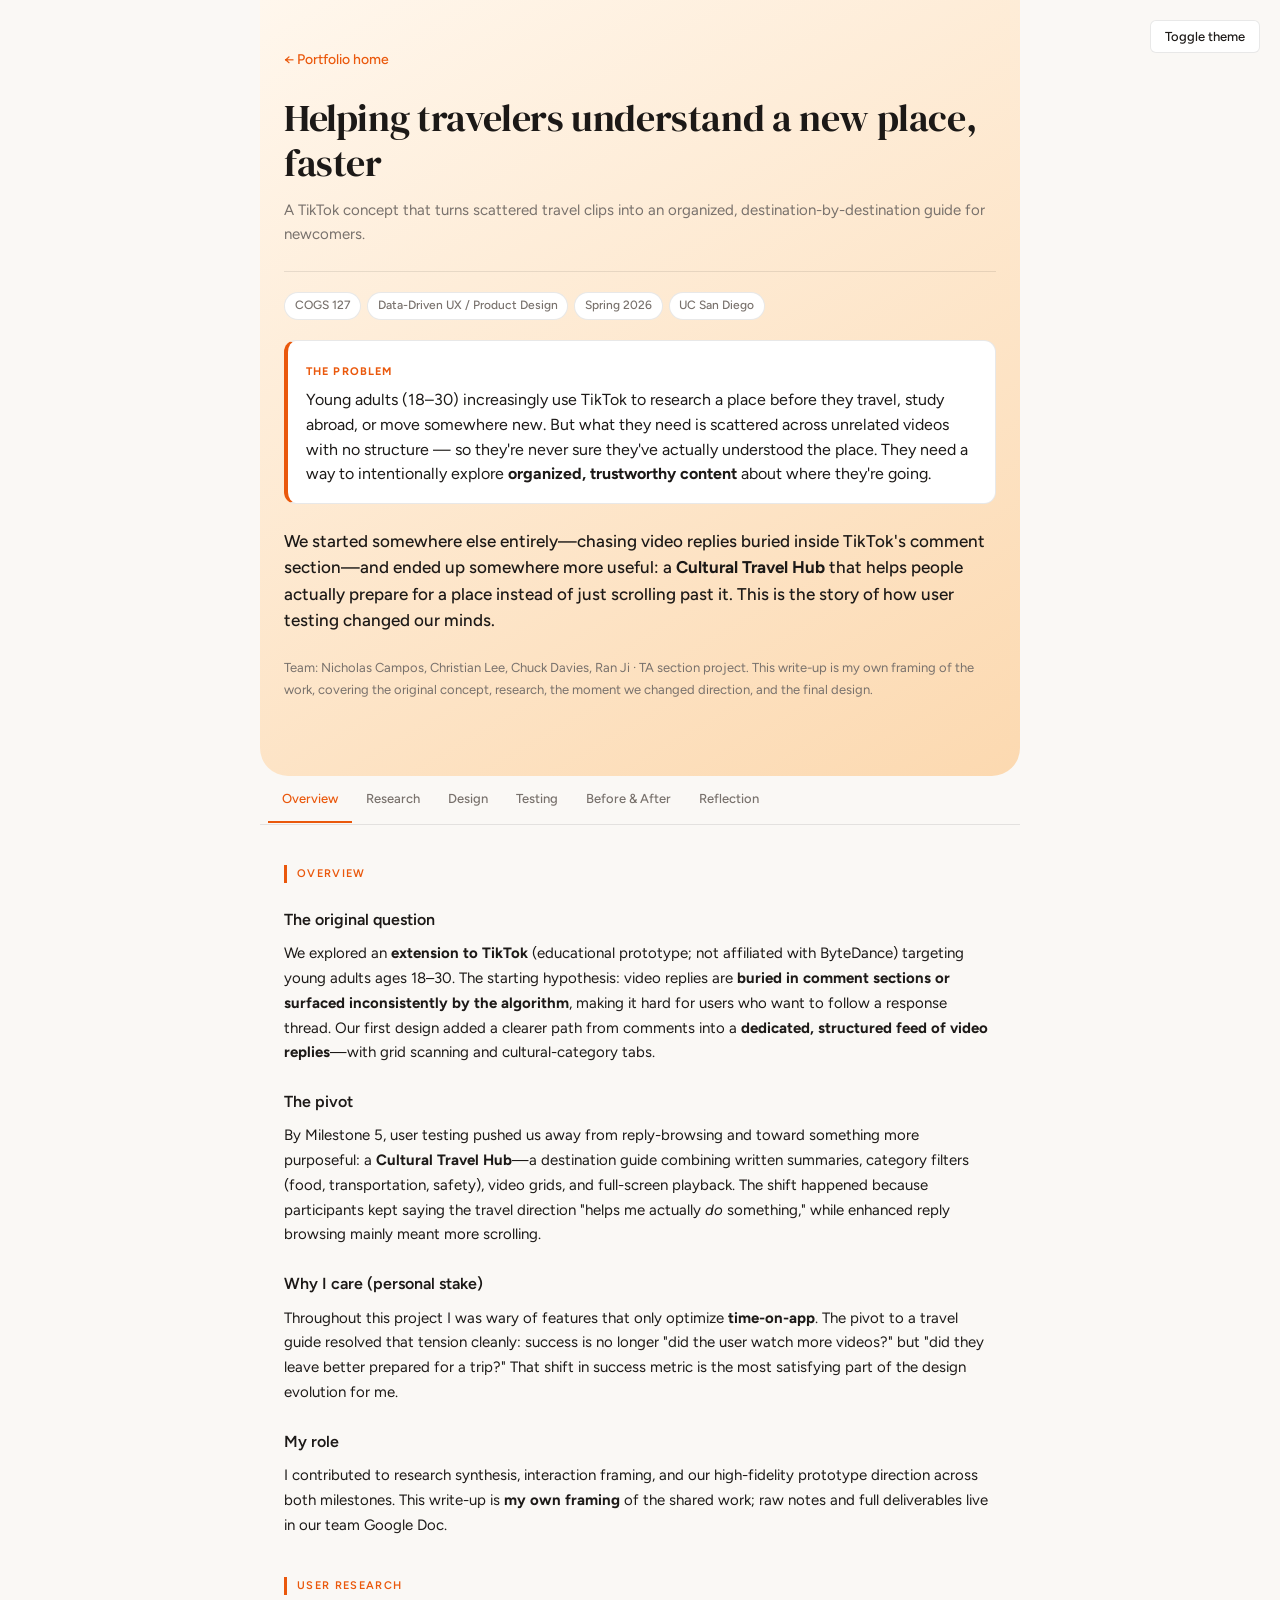
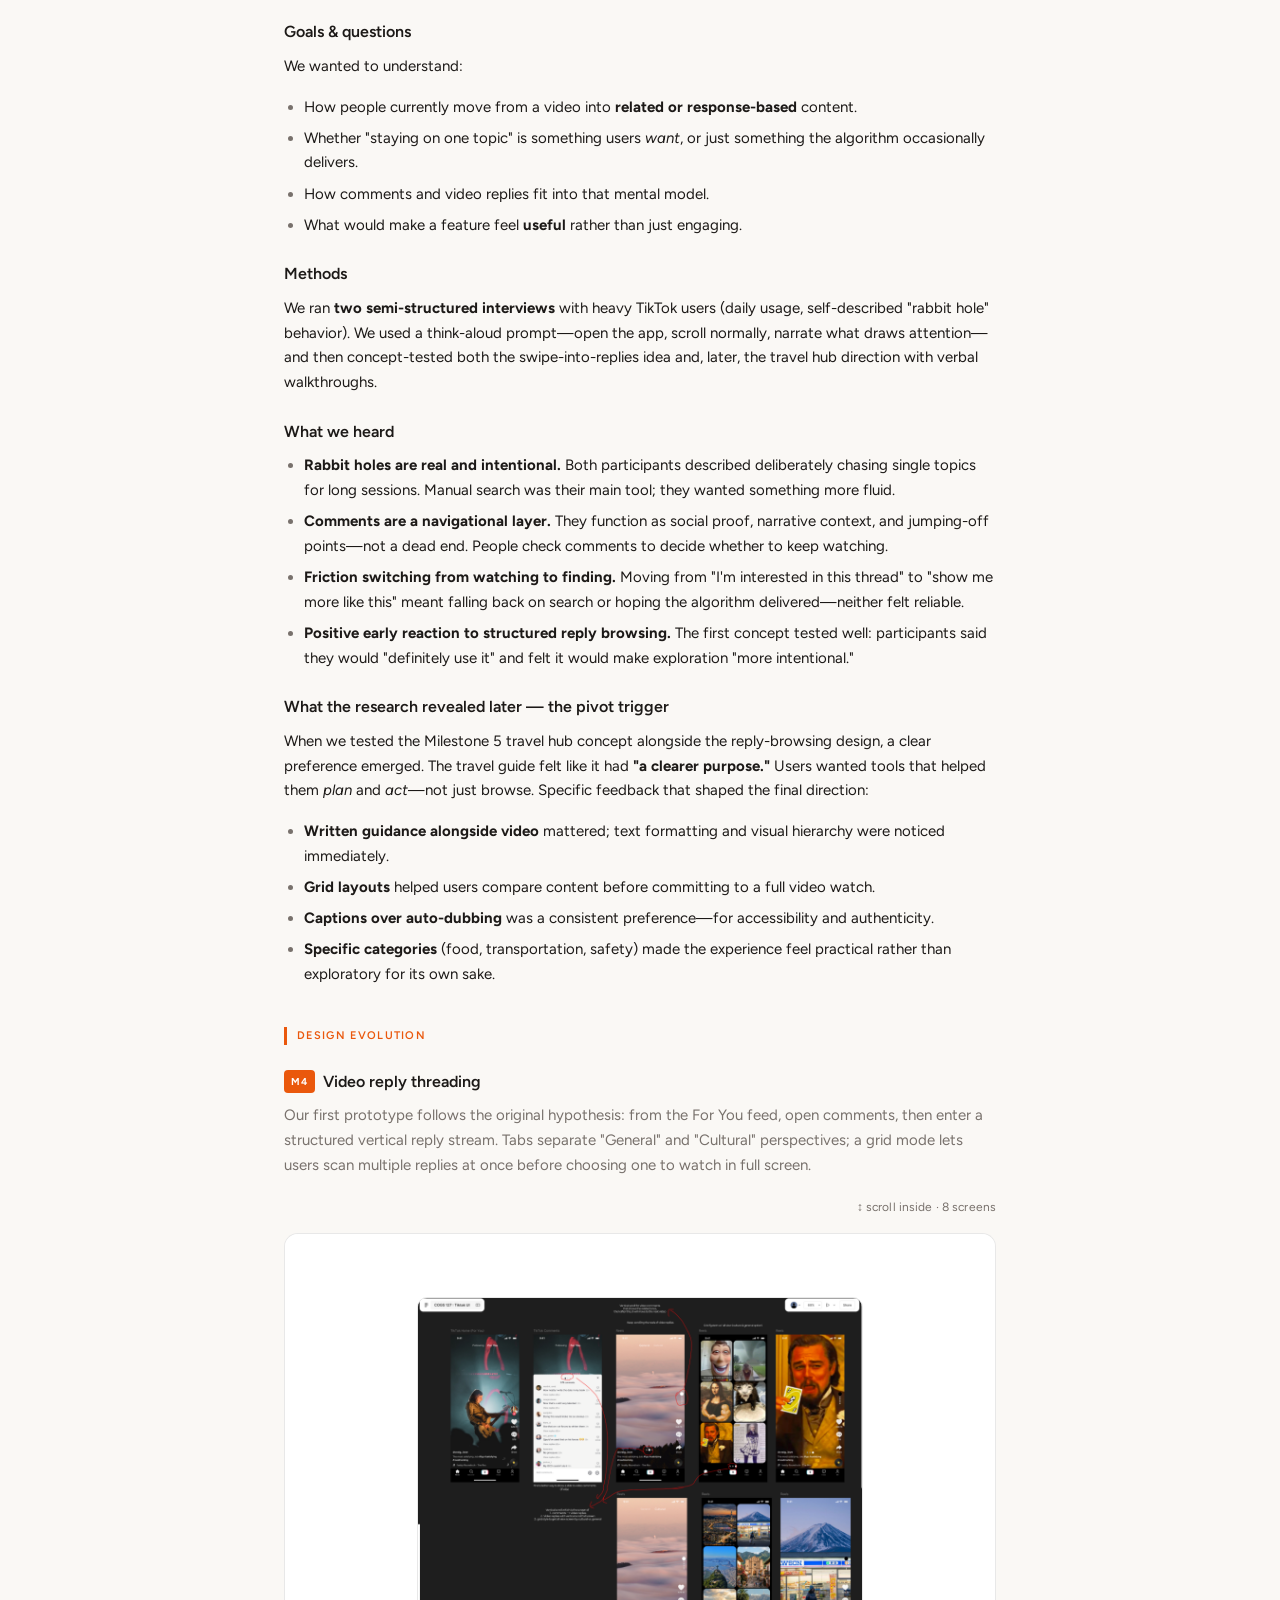
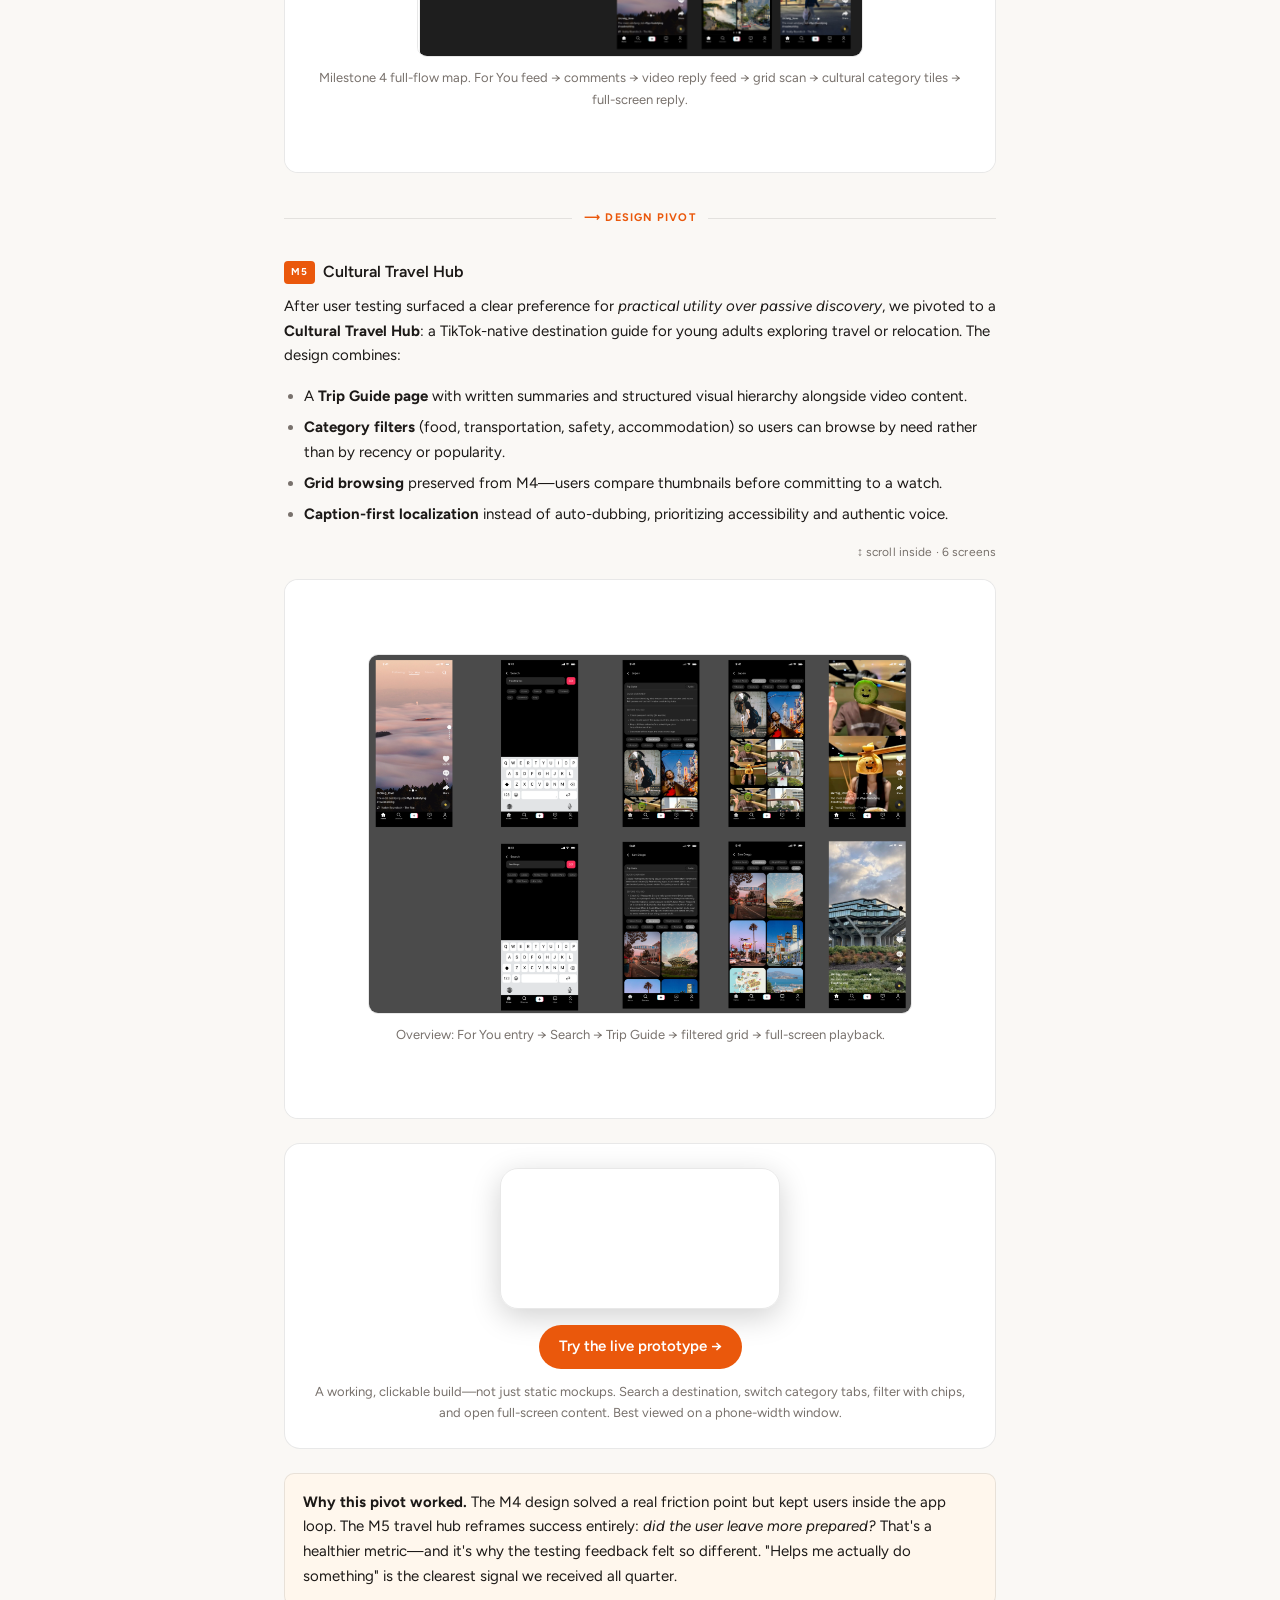
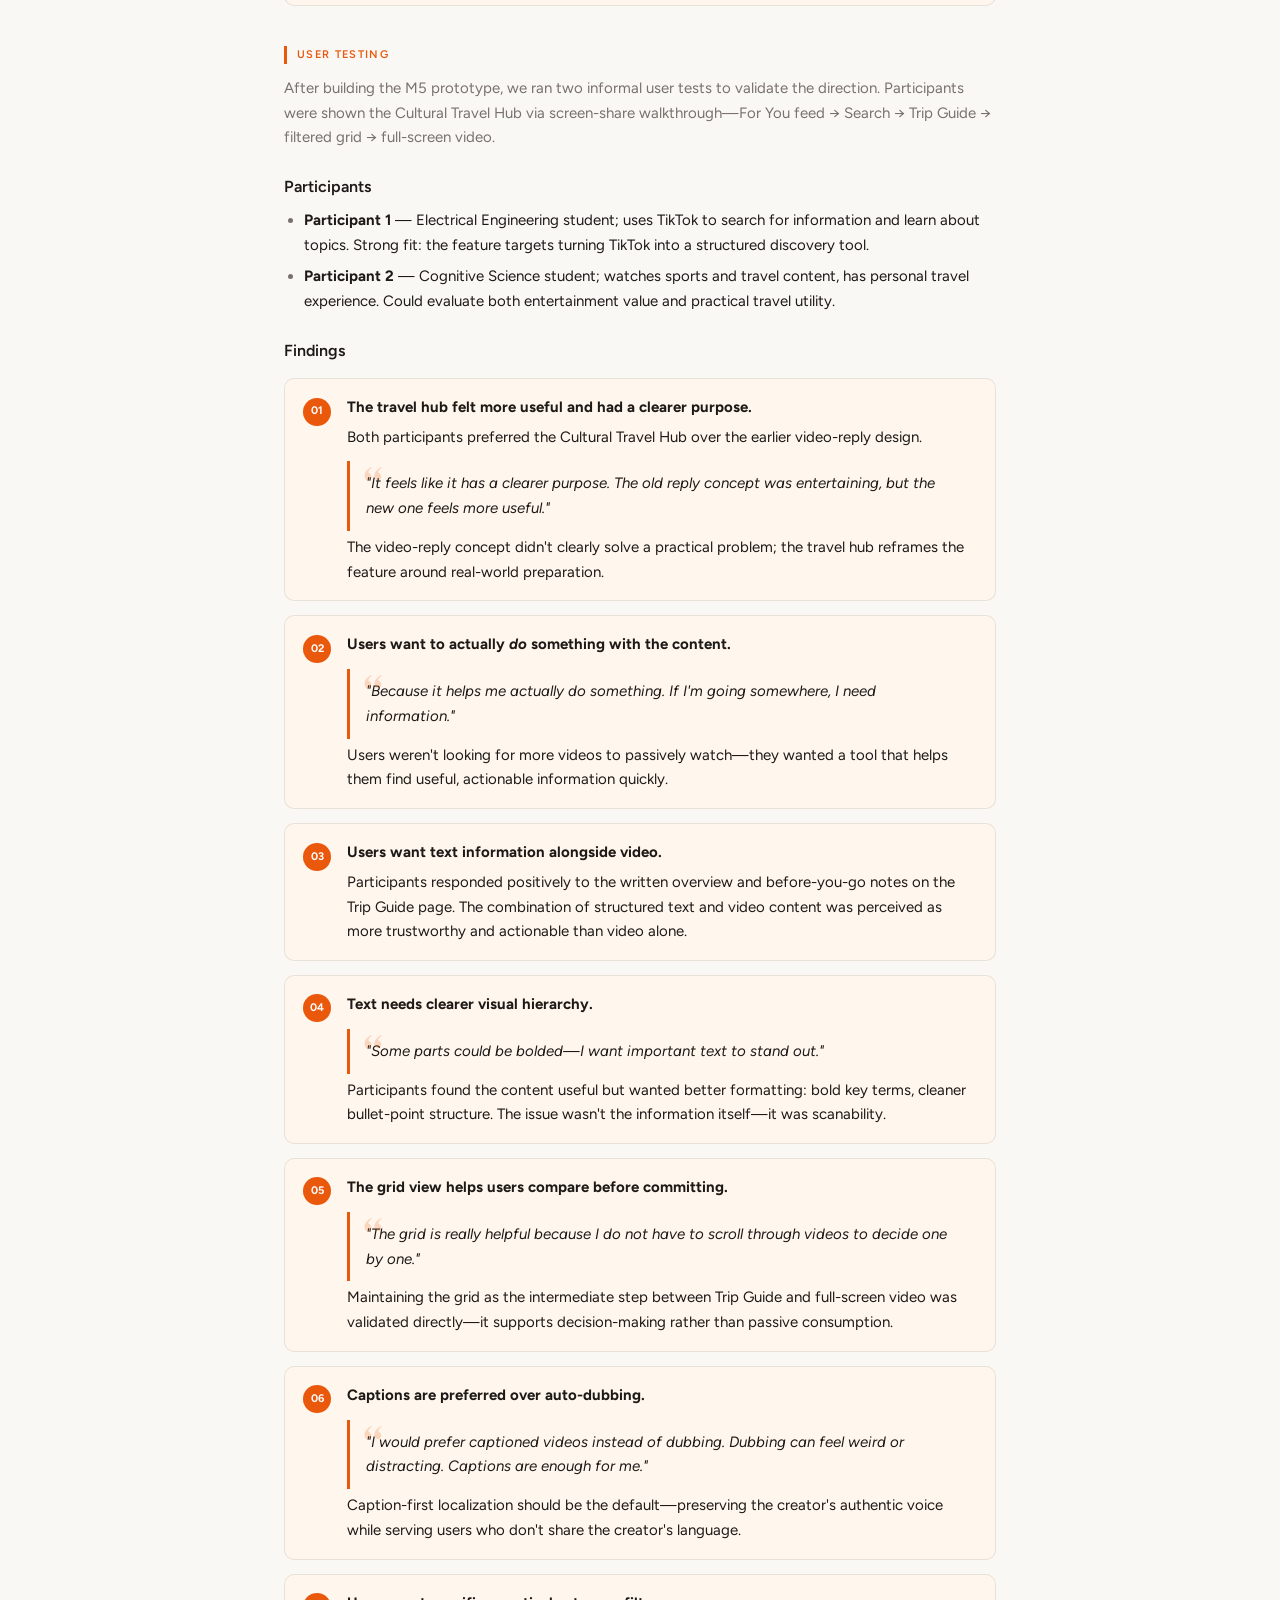
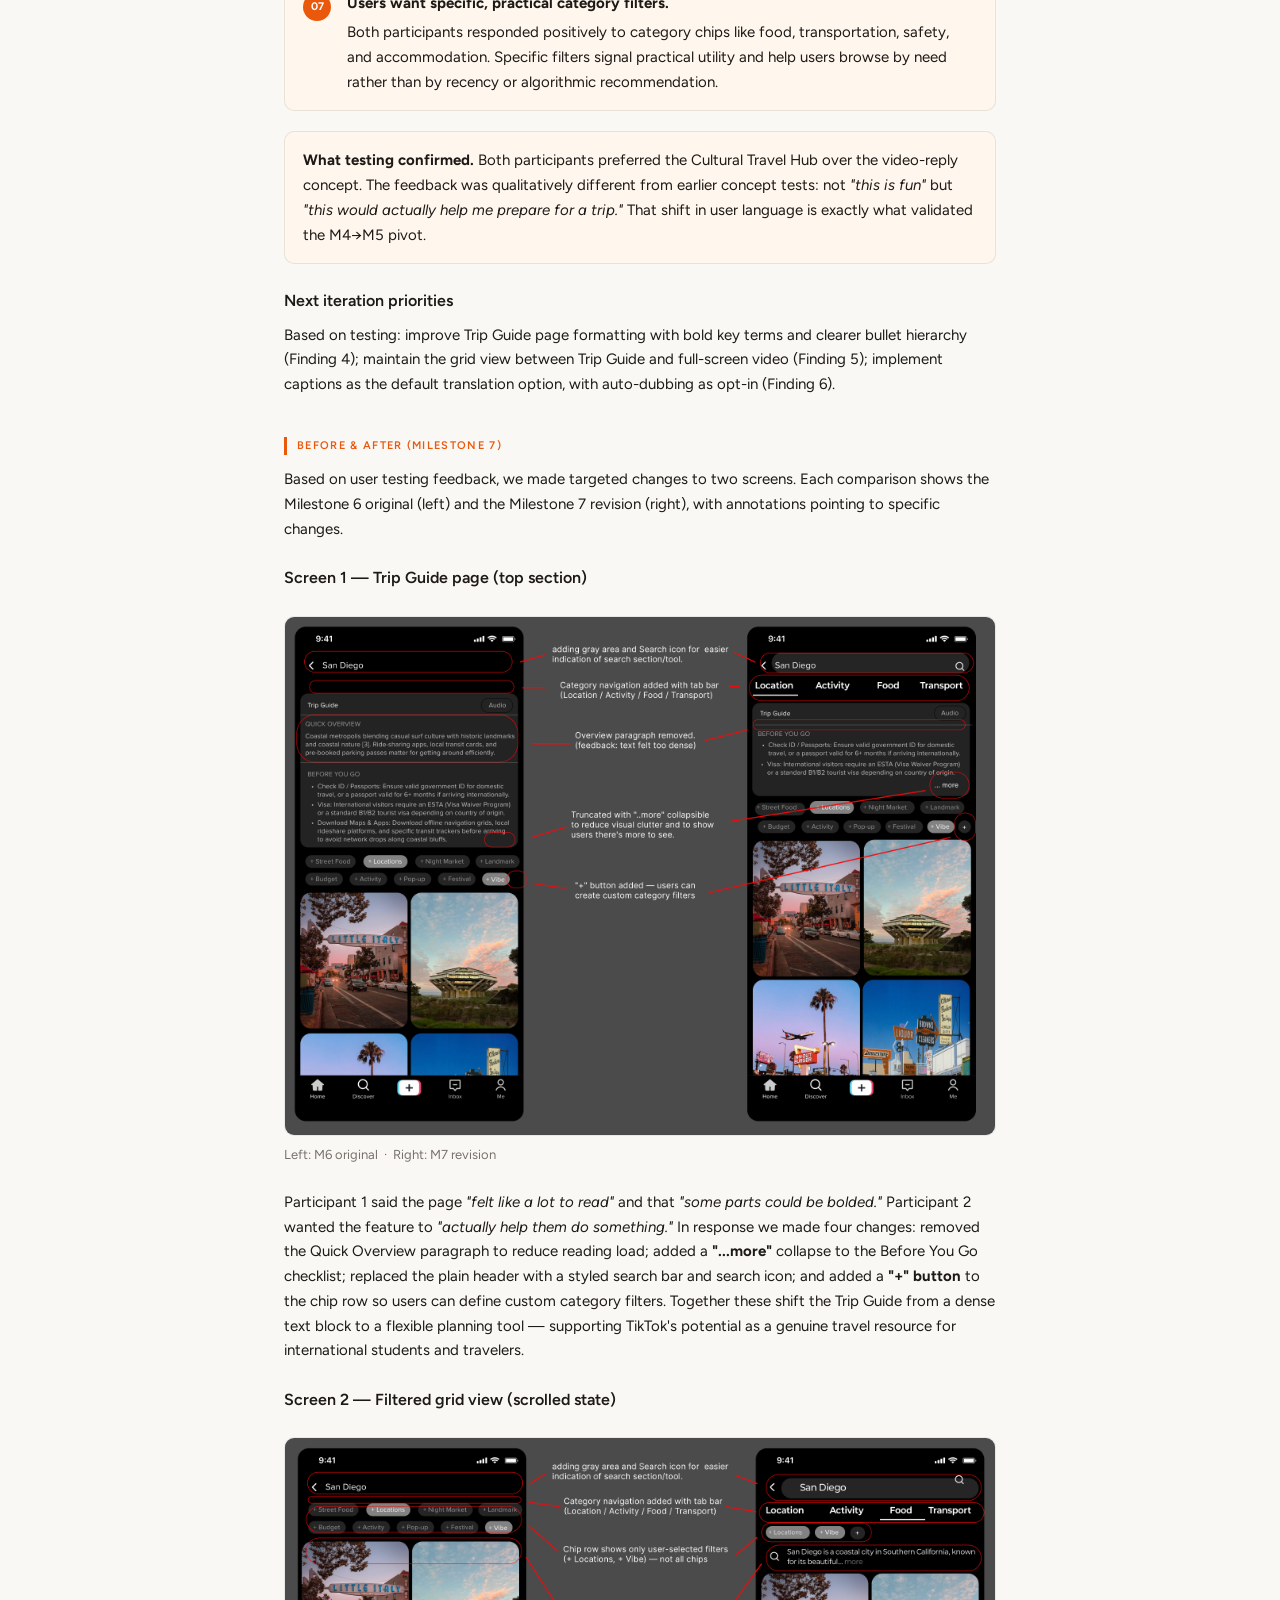
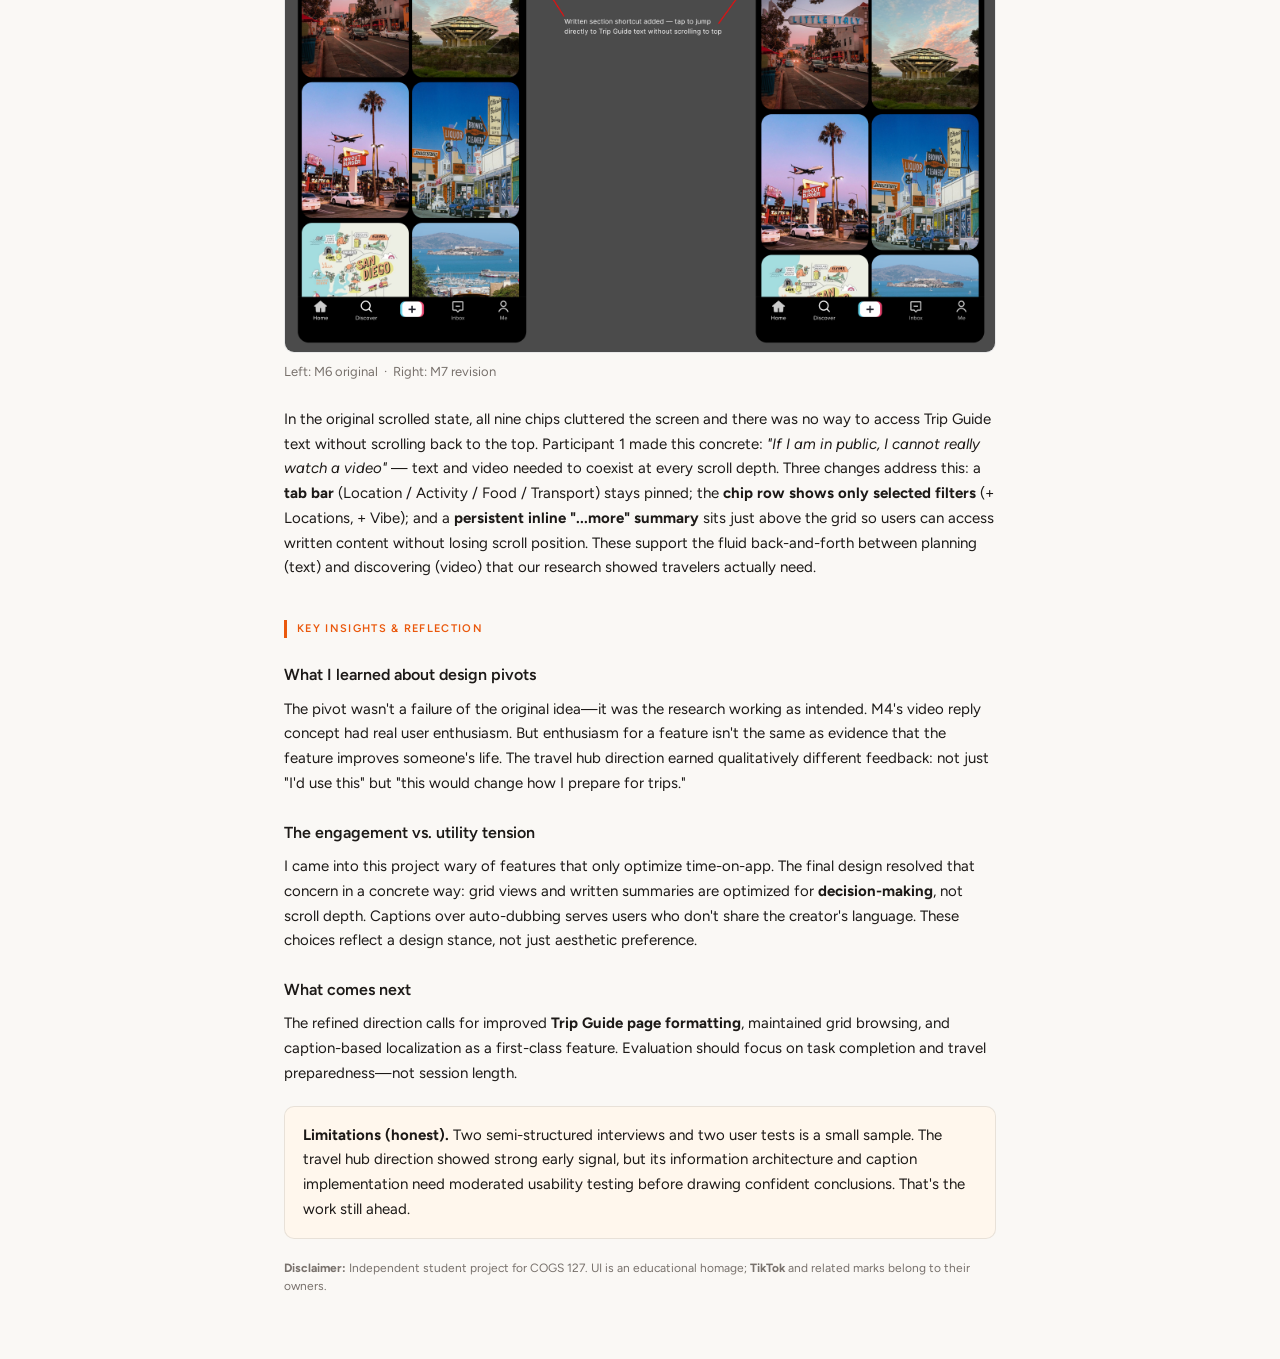
==== commit e2d64325: "Revert case study to warm cream/orange design (pre-indigo redesign) Co-Authored-By: Claude Sonnet 4." ====
--- a/cogs127-case-study/index.html
+++ b/cogs127-case-study/index.html
@@ -6,37 +6,37 @@
   <title>COGS127 Case Study — Ran Ji</title>
   <link rel="preconnect" href="https://fonts.googleapis.com" />
   <link rel="preconnect" href="https://fonts.gstatic.com" crossorigin />
-  <link href="https://fonts.googleapis.com/css2?family=Inter:wght@400;500;600;700;800&display=swap" rel="stylesheet" />
+  <link href="https://fonts.googleapis.com/css2?family=DM+Serif+Display:ital@0;1&family=Figtree:wght@400;500;600;700&display=swap" rel="stylesheet" />
   <style>
     :root {
-      --bg: #fbfbfd;
-      --text: #0f172a;
-      --text-muted: #64748b;
-      --accent: #4f46e5;
-      --accent-soft: #e0e7ff;
-      --accent-hover: #4338ca;
-      --border: rgba(15, 23, 42, 0.08);
+      --bg: #faf8f5;
+      --text: #1c1917;
+      --text-muted: #78716c;
+      --accent: #ea580c;
+      --accent-soft: #fed7aa;
+      --accent-hover: #c2410c;
+      --border: rgba(0, 0, 0, 0.09);
       --block-bg: #ffffff;
-      --callout: #f5f6ff;
-      --hero-from: #ffffff;
-      --hero-to: #eef1fb;
+      --callout: #fff7ed;
+      --hero-from: #fff7ed;
+      --hero-to: #fcd9b0;
     }
     [data-theme="dark"] {
-      --bg: #0b0f19;
-      --text: #e8eaf2;
-      --text-muted: #94a3b8;
-      --accent: #818cf8;
-      --accent-soft: #1e1b4b;
-      --accent-hover: #a5b4fc;
-      --border: rgba(255, 255, 255, 0.09);
-      --block-bg: #121725;
-      --callout: #14182a;
-      --hero-from: #0d1120;
-      --hero-to: #11163a;
+      --bg: #110e0b;
+      --text: #f5f0eb;
+      --text-muted: #a09890;
+      --accent: #fb923c;
+      --accent-soft: #431407;
+      --accent-hover: #f97316;
+      --border: rgba(255, 255, 255, 0.1);
+      --block-bg: #1c1713;
+      --callout: #1f1208;
+      --hero-from: #1f1208;
+      --hero-to: #2d1a08;
     }
     * { box-sizing: border-box; }
     body {
-      font-family: 'Inter', -apple-system, BlinkMacSystemFont, sans-serif;
+      font-family: 'Figtree', -apple-system, BlinkMacSystemFont, sans-serif;
       background: var(--bg);
       color: var(--text);
       margin: 0;
@@ -55,12 +55,12 @@
     }
     .back-row { margin-bottom: 1.75rem; }
     h1 {
-      font-family: 'Inter', -apple-system, BlinkMacSystemFont, sans-serif;
+      font-family: 'DM Serif Display', Georgia, serif;
       font-size: 2.4rem;
-      font-weight: 800;
-      line-height: 1.12;
+      font-weight: 400;
+      line-height: 1.18;
       margin: 0 0 0.75rem 0;
-      letter-spacing: -0.03em;
+      letter-spacing: -0.01em;
     }
     .subtitle {
       font-size: 0.9375rem;
@@ -216,11 +216,10 @@
     }
     /* ── hero ── */
     .hero {
-      background: linear-gradient(170deg, var(--hero-from) 0%, var(--hero-to) 100%);
+      background: linear-gradient(150deg, var(--hero-from) 0%, var(--hero-to) 100%);
       margin: 0 -1.5rem 0;
       padding: 3rem 1.5rem 2.75rem;
-      border-radius: 0 0 16px 16px;
-      border-bottom: 1px solid var(--border);
+      border-radius: 0 0 28px 28px;
     }
     .hero .back-row { margin-bottom: 1.5rem; }
     /* ── sticky section nav ── */
